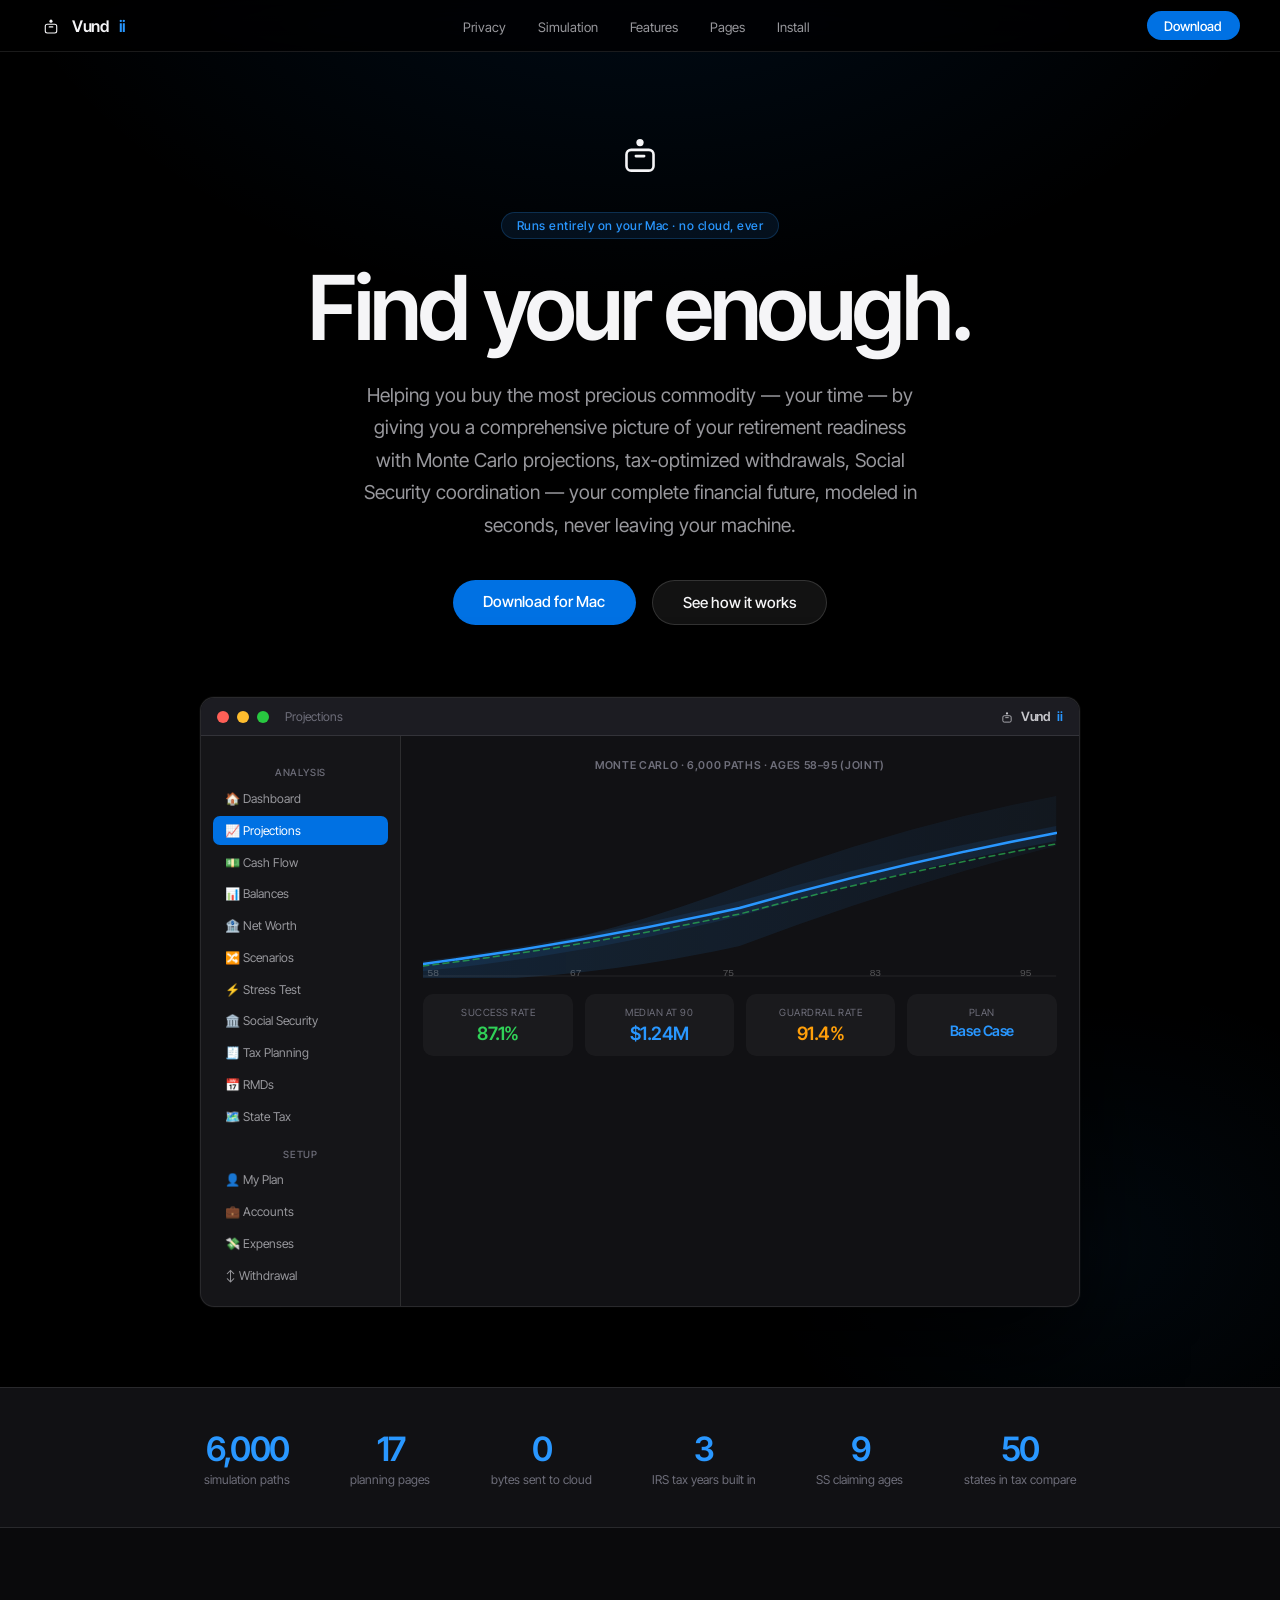
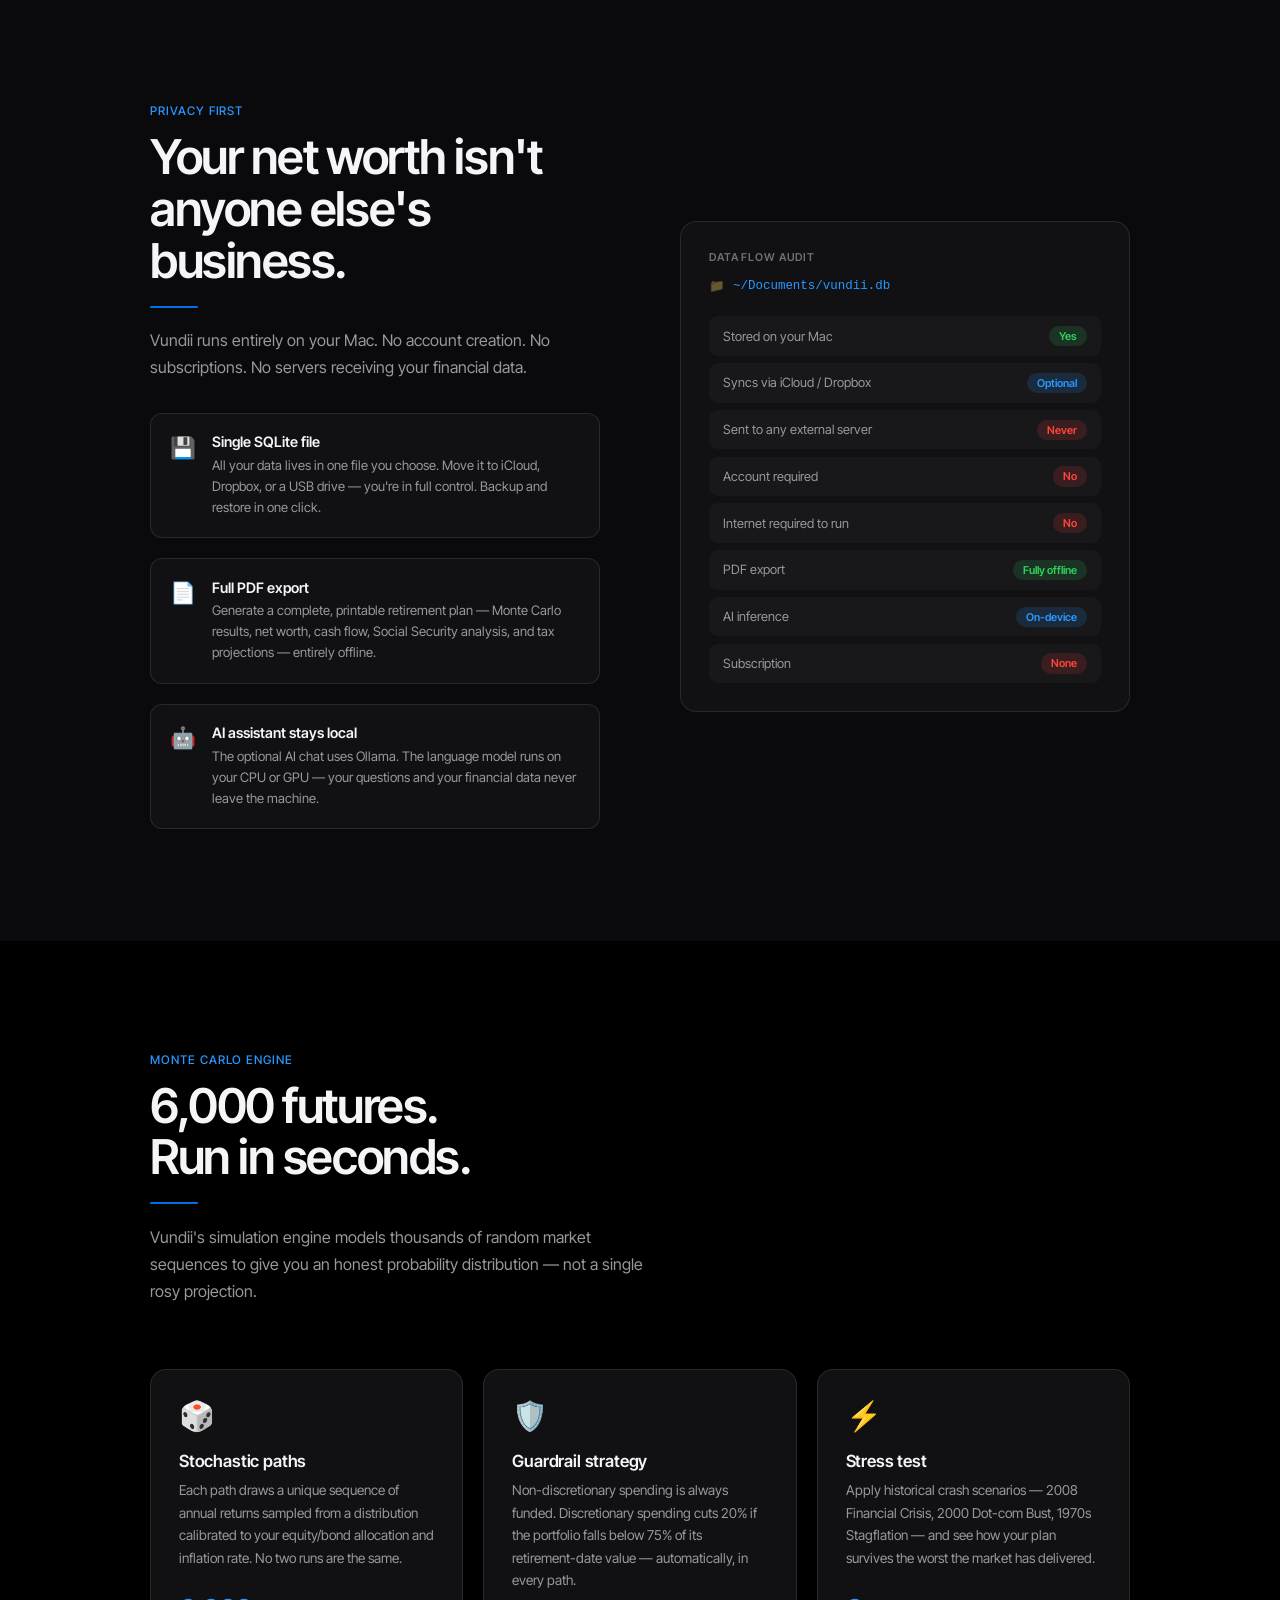
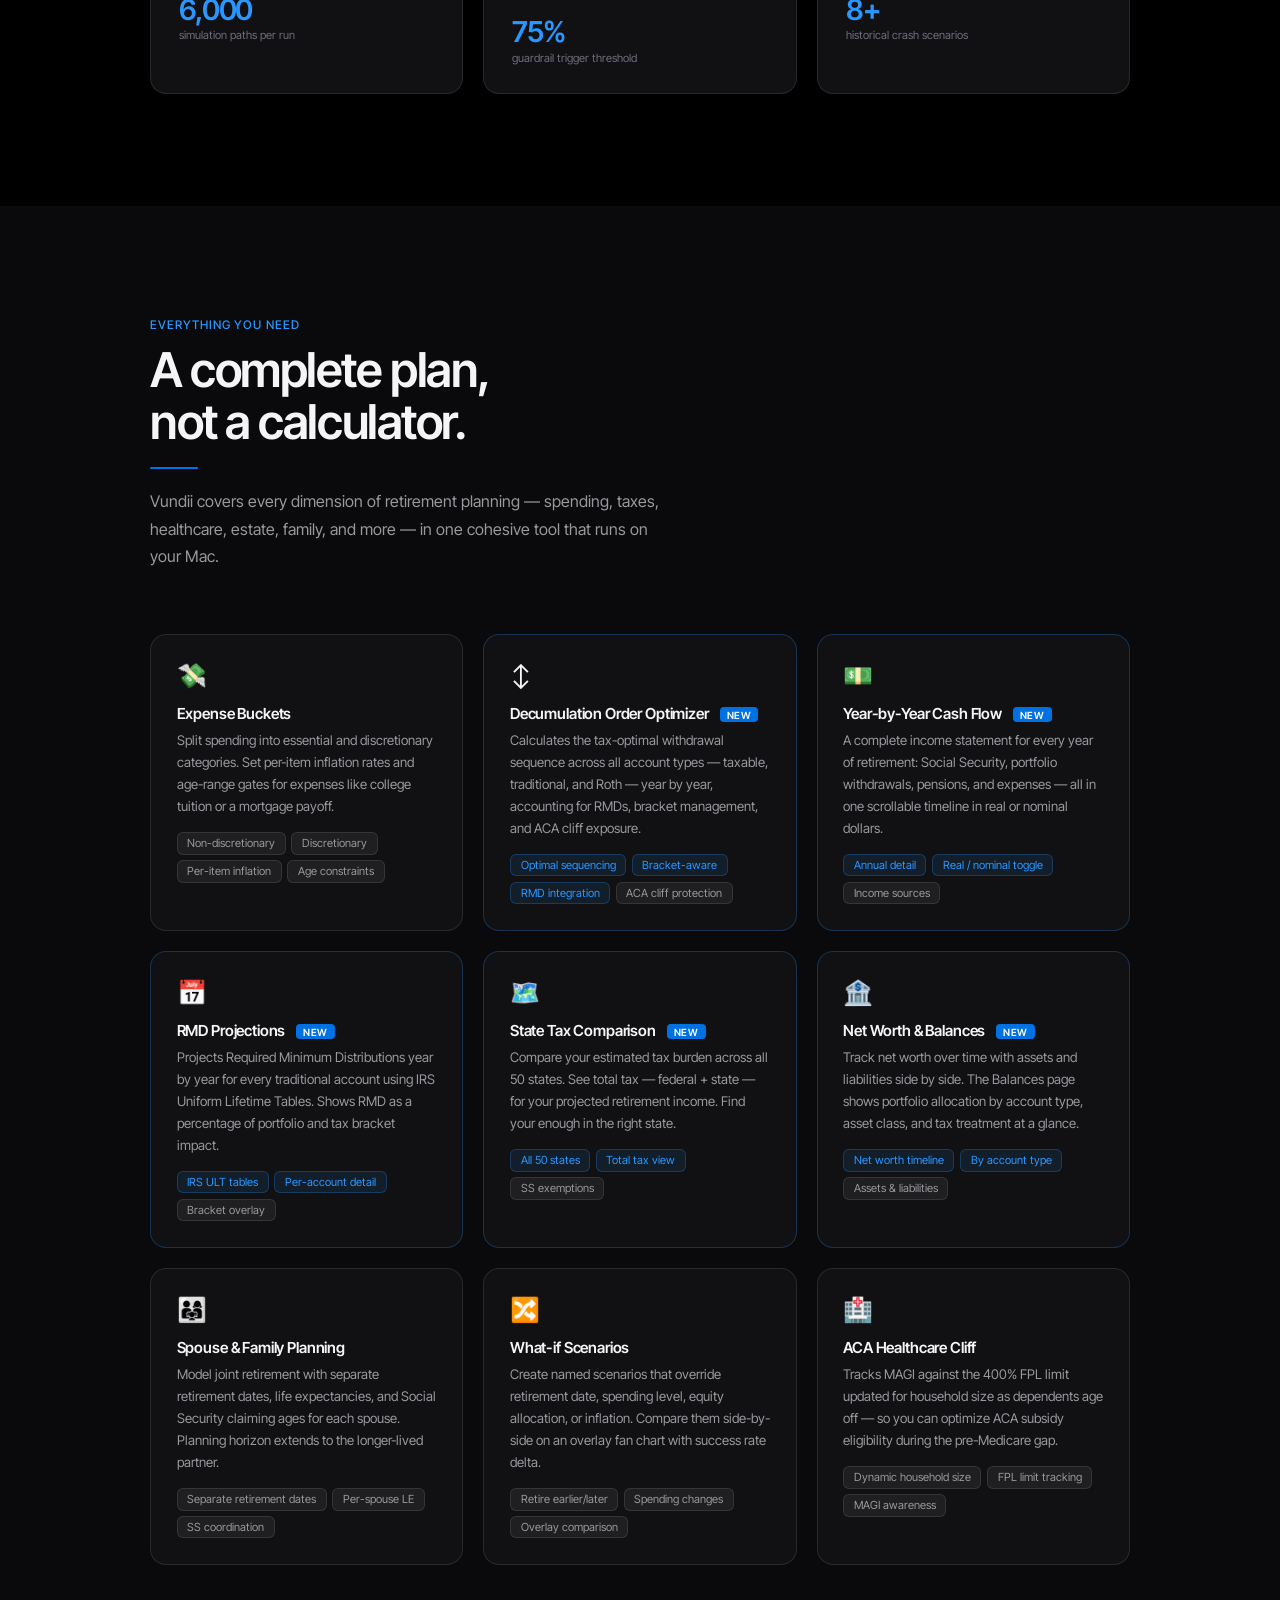
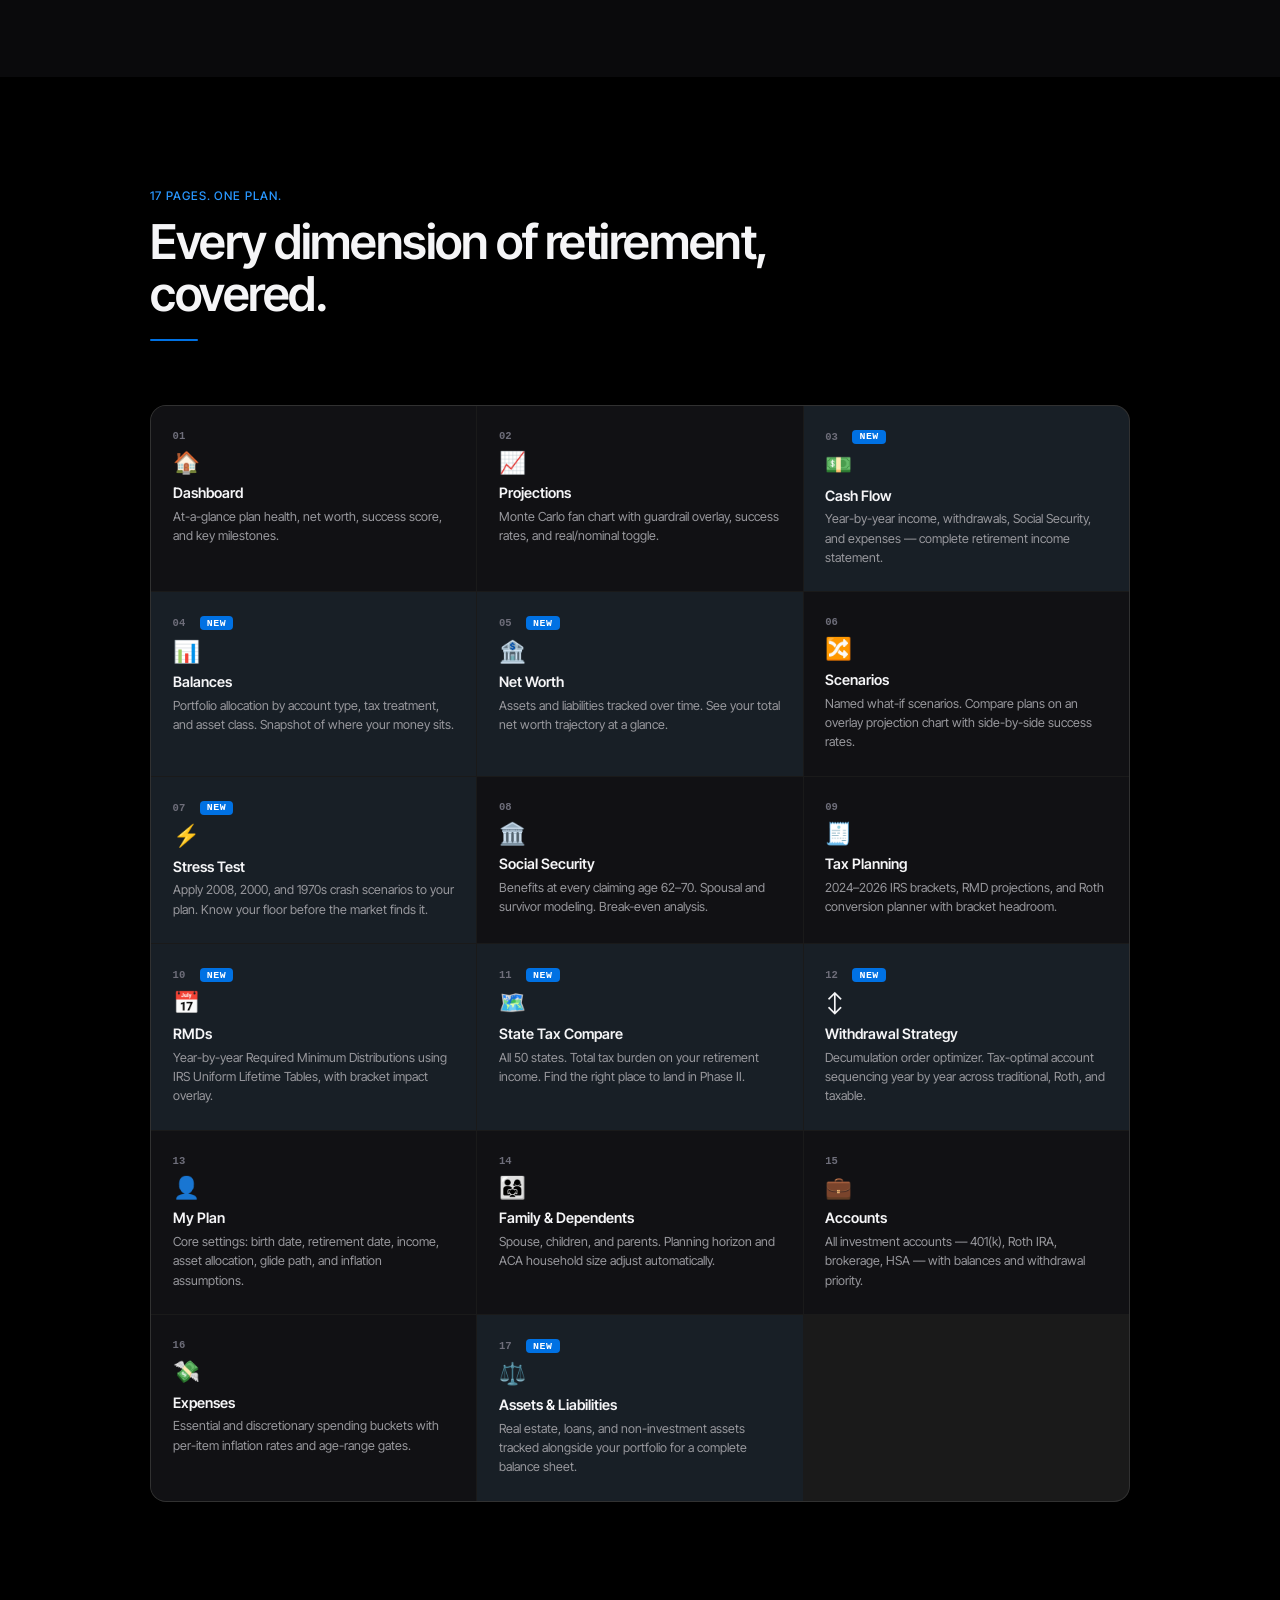
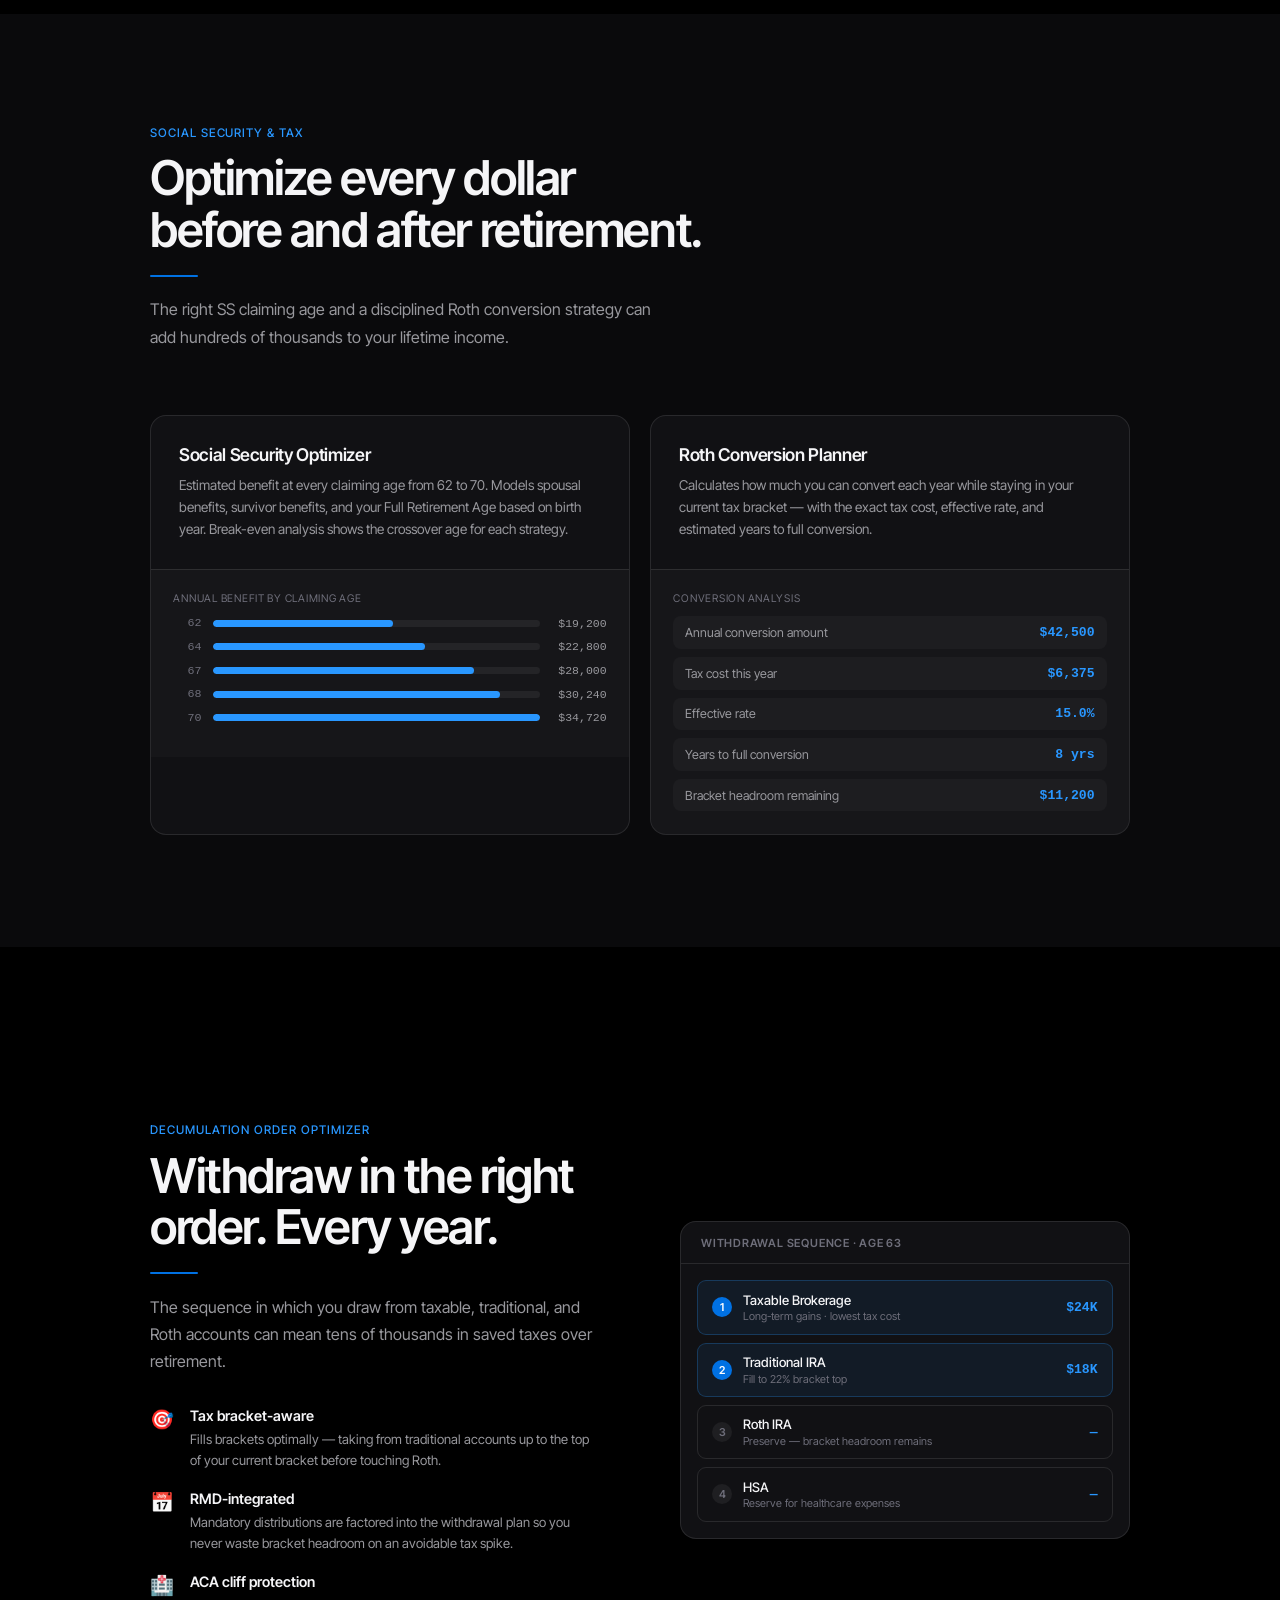
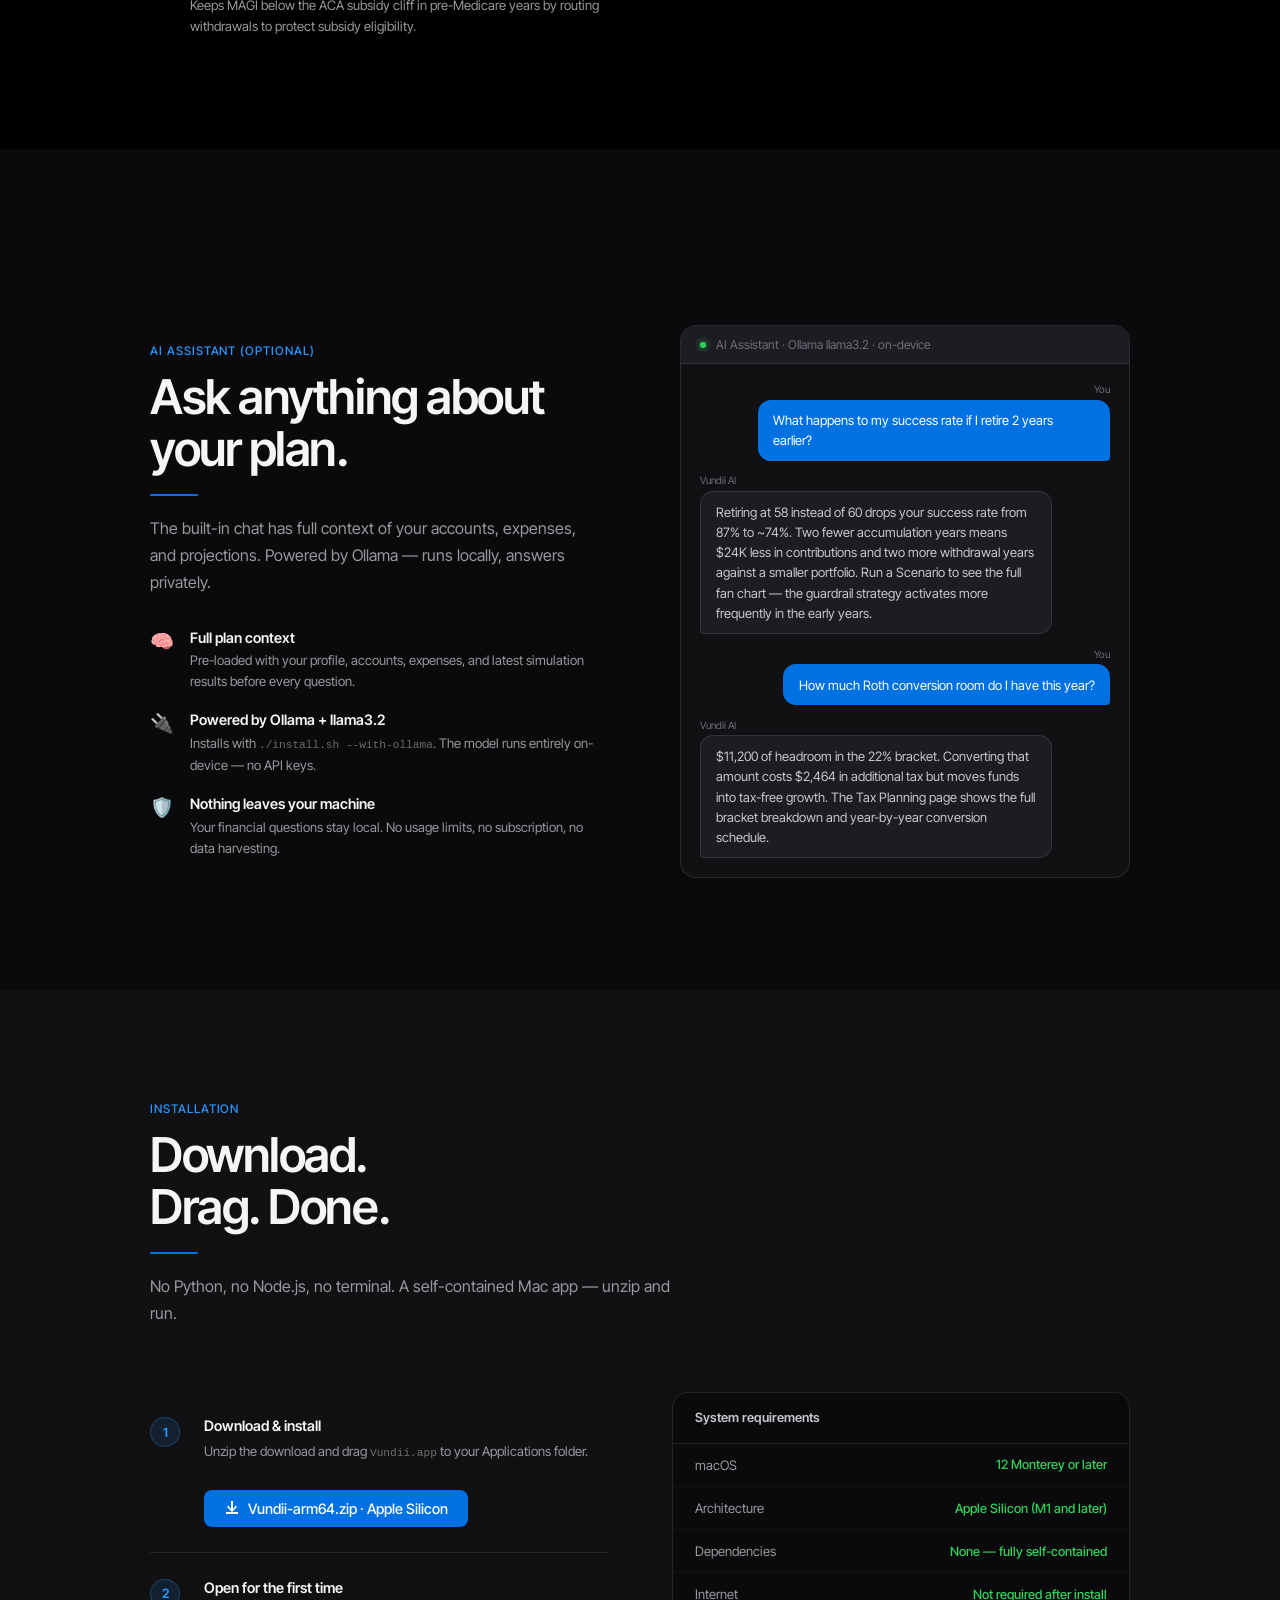
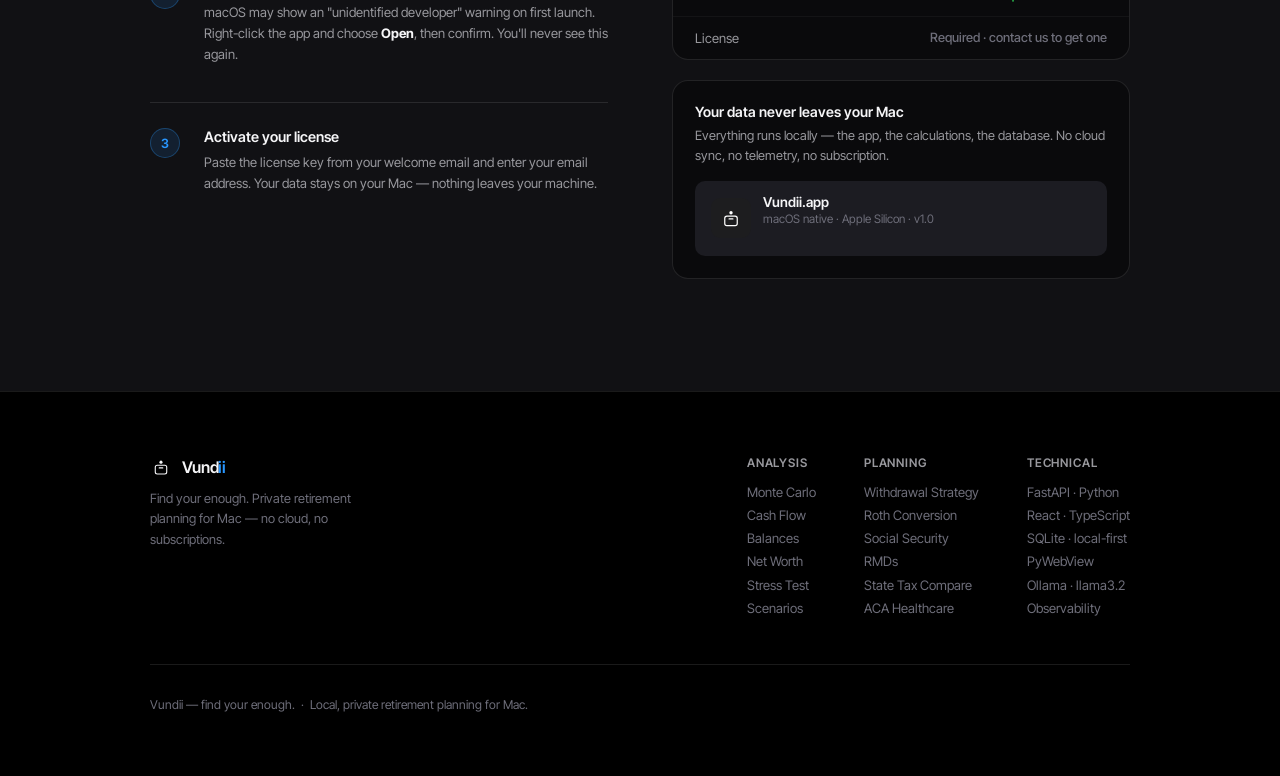
==== index.html @ 1e4d3752 "feat: initial Vundii marketing site Co-Authored-By: Claude Sonnet 4.6 <noreply@anthropic.com>" ====
<!DOCTYPE html>
<html lang="en">
<head>
  <meta charset="UTF-8" />
  <meta name="viewport" content="width=device-width, initial-scale=1.0" />
  <title>Vundii — Find your enough.</title>
  <link rel="icon" type="image/svg+xml" href="favicon.svg" />
  <link rel="preconnect" href="https://fonts.googleapis.com" />
  <link rel="preconnect" href="https://fonts.gstatic.com" crossorigin />
  <link href="https://fonts.googleapis.com/css2?family=Inter+Tight:wght@300;400;500;600;700&display=swap" rel="stylesheet" />
  <style>
    *, *::before, *::after { box-sizing: border-box; margin: 0; padding: 0; }

    :root {
      --black:   #000000;
      --dark:    #0a0a0c;
      --carbon:  #111114;
      --mid:     #1c1c22;
      --muted:   #6e6e7a;
      --white:   #ffffff;
      --fg-1:    #F5F5F7;
      --fg-2:    #C7C7CC;
      --fg-3:    #98989D;
      --blue:    #0071E3;
      --blue-lt: #2997FF;
      --blue-s:  rgba(0,113,227,0.15);
      --green:   #30D158;
      --warn:    #FF9F0A;
      --danger:  #FF453A;
      --border:  rgba(255,255,255,0.10);
      --radius:  16px;
      --font:    'Inter Tight', -apple-system, BlinkMacSystemFont, 'Helvetica Neue', sans-serif;
      --mono:    'SF Mono', 'Cascadia Code', 'Fira Code', monospace;
    }

    html { scroll-behavior: smooth; }
    body {
      font-family: var(--font);
      background: var(--black);
      color: var(--fg-1);
      -webkit-font-smoothing: antialiased;
      overflow-x: hidden;
    }

    /* ── NAV ── */
    nav {
      position: fixed; top: 0; left: 0; right: 0; z-index: 100;
      display: flex; align-items: center; justify-content: space-between;
      padding: 0 2.5rem; height: 52px;
      background: rgba(0,0,0,0.80);
      backdrop-filter: saturate(180%) blur(20px);
      -webkit-backdrop-filter: saturate(180%) blur(20px);
      border-bottom: 1px solid var(--border);
    }
    .nav-logo {
      display: flex; align-items: center; gap: 10px;
      font-size: 1rem; font-weight: 600; letter-spacing: -0.02em;
      color: var(--fg-1); text-decoration: none;
    }
    .nav-logo .ii { color: var(--blue-lt); }
    nav ul { list-style: none; display: flex; gap: 2rem; }
    nav ul a { color: var(--fg-3); font-size: 0.82rem; text-decoration: none; transition: color 0.2s; }
    nav ul a:hover { color: var(--fg-1); }
    .nav-cta {
      font-size: 0.82rem; font-weight: 500;
      padding: 0.38rem 1.1rem;
      background: var(--blue); color: #fff;
      border-radius: 9999px; text-decoration: none;
      transition: background 0.2s, transform 0.15s;
    }
    .nav-cta:hover { background: #0077ED; transform: translateY(-1px); }

    /* ── HERO ── */
    .hero {
      min-height: 100vh;
      display: flex; flex-direction: column; align-items: center; justify-content: center;
      text-align: center; padding: 8rem 2rem 5rem;
      background:
        radial-gradient(ellipse 80% 50% at 50% -10%, rgba(0,113,227,0.12) 0%, transparent 65%),
        radial-gradient(ellipse 50% 35% at 85% 90%, rgba(41,151,255,0.06) 0%, transparent 55%),
        var(--black);
      position: relative; overflow: hidden;
    }
    .hero-mark {
      display: flex; align-items: center; justify-content: center;
      margin-bottom: 2rem; color: var(--fg-1);
      animation: fadeUp 0.5s ease both;
    }
    .hero-badge {
      display: inline-flex; align-items: center; gap: 0.5rem;
      font-size: 0.76rem; font-weight: 500; letter-spacing: 0.04em;
      color: var(--blue-lt); background: rgba(41,151,255,0.10);
      border: 1px solid rgba(41,151,255,0.22); border-radius: 9999px;
      padding: 0.32rem 0.9rem; margin-bottom: 1.4rem;
      animation: fadeUp 0.5s 0.05s ease both;
    }
    .hero h1 {
      font-size: clamp(2.8rem, 7.5vw, 5.6rem);
      font-weight: 600; letter-spacing: -0.04em; line-height: 1.02;
      margin-bottom: 0.4rem;
      animation: fadeUp 0.55s 0.1s ease both;
    }
    .hero h1 .line1 { color: var(--fg-1); }
    .hero h1 .line2 { color: var(--blue-lt); }
    .hero-sub {
      font-size: clamp(1rem, 2.2vw, 1.2rem);
      color: var(--fg-3); max-width: 560px;
      line-height: 1.7; margin: 1.2rem auto 2.4rem;
      font-weight: 400;
      animation: fadeUp 0.55s 0.2s ease both;
    }
    .hero-actions {
      display: flex; gap: 1rem; flex-wrap: wrap; justify-content: center;
      animation: fadeUp 0.55s 0.28s ease both;
    }
    .btn-primary {
      padding: 0.75rem 1.9rem; font-size: 0.95rem; font-weight: 500;
      background: var(--blue); color: #fff;
      border-radius: 9999px; text-decoration: none;
      transition: background 0.2s, transform 0.15s;
    }
    .btn-primary:hover { background: #0077ED; transform: translateY(-2px); }
    .btn-ghost {
      padding: 0.75rem 1.9rem; font-size: 0.95rem; font-weight: 500;
      background: rgba(255,255,255,0.07); color: var(--fg-1);
      border: 1px solid rgba(255,255,255,0.14); border-radius: 9999px; text-decoration: none;
      transition: background 0.2s, transform 0.15s;
    }
    .btn-ghost:hover { background: rgba(255,255,255,0.12); transform: translateY(-2px); }

    /* ── HERO WINDOW ── */
    .hero-window {
      margin-top: 4.5rem; width: 100%; max-width: 880px;
      background: var(--carbon); border-radius: 14px;
      border: 1px solid var(--border);
      box-shadow: 0 40px 100px rgba(0,0,0,0.8), 0 0 0 1px rgba(255,255,255,0.04);
      overflow: hidden; position: relative; z-index: 1;
      animation: fadeUp 0.65s 0.38s ease both;
    }
    .hero-window-bar {
      background: var(--mid); padding: 0.65rem 1rem;
      display: flex; align-items: center; gap: 0.5rem;
      border-bottom: 1px solid var(--border);
    }
    .wdot { width: 12px; height: 12px; border-radius: 50%; }
    .wdot.r { background: #ff5f57; } .wdot.y { background: #ffbd2e; } .wdot.g { background: #28c840; }
    .wbar-title { font-size: 0.76rem; color: var(--muted); margin-left: 0.5rem; }
    .wbar-logo { margin-left: auto; display: flex; align-items: center; gap: 6px; color: var(--fg-2); font-size: 0.8rem; font-weight: 600; letter-spacing: -0.01em; }
    .wbar-logo .ii { color: var(--blue-lt); }

    .hero-window-body { display: grid; grid-template-columns: 200px 1fr; min-height: 360px; }
    .hw-sidebar {
      background: rgba(255,255,255,0.02); border-right: 1px solid var(--border);
      padding: 1rem 0.75rem; display: flex; flex-direction: column; gap: 0.15rem;
    }
    .hw-sidebar-label {
      font-size: 0.62rem; font-weight: 500; letter-spacing: 0.08em; text-transform: uppercase;
      color: var(--muted); padding: 0.4rem 0.75rem 0.2rem; margin-top: 0.5rem;
    }
    .hw-nav-item {
      padding: 0.45rem 0.75rem; border-radius: 7px;
      font-size: 0.76rem; color: var(--fg-3); cursor: default;
      display: flex; align-items: center; gap: 0.55rem;
    }
    .hw-nav-item.active { background: var(--blue); color: #fff; }
    .hw-content { padding: 1.4rem; }
    .hw-title { font-size: 0.68rem; font-weight: 600; letter-spacing: 0.06em; text-transform: uppercase; color: var(--muted); margin-bottom: 1rem; }
    .fan-chart { position: relative; height: 190px; margin-bottom: 1rem; }
    .fan-chart svg { width: 100%; height: 100%; }
    .hw-stats { display: flex; gap: 0.75rem; }
    .hw-stat { flex: 1; background: rgba(255,255,255,0.04); border-radius: 10px; padding: 0.7rem; }
    .hw-stat-label { font-size: 0.62rem; color: var(--muted); margin-bottom: 0.3rem; text-transform: uppercase; letter-spacing: 0.05em; }
    .hw-stat-value { font-size: 1.15rem; font-weight: 600; letter-spacing: -0.03em; }
    .hw-stat-value.green { color: var(--green); }
    .hw-stat-value.blue  { color: var(--blue-lt); }
    .hw-stat-value.warn  { color: var(--warn); }

    /* ── TRUST BAR ── */
    .trust-bar {
      background: var(--carbon); padding: 2.5rem 2rem;
      border-top: 1px solid var(--border); border-bottom: 1px solid var(--border);
    }
    .trust-inner {
      max-width: 900px; margin: 0 auto;
      display: flex; justify-content: space-around; flex-wrap: wrap; gap: 2rem;
    }
    .trust-item { text-align: center; }
    .trust-number {
      font-size: 2.1rem; font-weight: 600; letter-spacing: -0.05em;
      color: var(--fg-1);
    }
    .trust-number span { color: var(--blue-lt); }
    .trust-label { font-size: 0.76rem; color: var(--muted); margin-top: 0.2rem; }

    /* ── SECTIONS ── */
    section { padding: 7rem 2rem; }
    .section-inner { max-width: 980px; margin: 0 auto; }
    .eyebrow {
      font-size: 0.74rem; font-weight: 500; letter-spacing: 0.08em; text-transform: uppercase;
      color: var(--blue-lt); margin-bottom: 0.8rem;
    }
    .section-title {
      font-size: clamp(1.9rem, 4.5vw, 3rem); font-weight: 600;
      letter-spacing: -0.03em; line-height: 1.08; margin-bottom: 1rem;
    }
    .section-sub { font-size: 1rem; color: var(--fg-3); max-width: 520px; line-height: 1.7; font-weight: 400; }

    /* ── PRIVATE ── */
    .private { background: var(--dark); }
    .private-split {
      display: grid; grid-template-columns: 1fr 1fr; gap: 5rem; align-items: center; margin-top: 4rem;
    }
    @media (max-width: 720px) { .private-split { grid-template-columns: 1fr; gap: 3rem; } }
    .private-points { display: flex; flex-direction: column; gap: 1.25rem; margin-top: 2rem; }
    .pp {
      display: flex; gap: 1rem; align-items: flex-start;
      padding: 1.2rem; background: var(--carbon); border-radius: 12px;
      border: 1px solid var(--border);
    }
    .pp-icon { font-size: 1.3rem; flex-shrink: 0; margin-top: 0.1rem; }
    .pp h4 { font-size: 0.9rem; font-weight: 600; margin-bottom: 0.3rem; }
    .pp p  { font-size: 0.82rem; color: var(--fg-3); line-height: 1.6; }

    .privacy-visual {
      background: var(--carbon); border-radius: var(--radius);
      border: 1px solid var(--border); padding: 1.75rem;
      display: flex; flex-direction: column; gap: 0.9rem;
    }
    .pv-title { font-size: 0.68rem; font-weight: 600; letter-spacing: 0.08em; text-transform: uppercase; color: var(--muted); }
    .pv-path {
      display: flex; align-items: center; gap: 0.5rem;
      font-family: var(--mono); font-size: 0.78rem; color: rgba(255,255,255,0.35);
    }
    .pv-path .highlight { color: var(--blue-lt); }
    .pv-row {
      display: flex; align-items: center; justify-content: space-between;
      padding: 0.6rem 0.85rem; border-radius: 9px; background: rgba(255,255,255,0.03);
    }
    .pv-row-label { font-size: 0.8rem; color: var(--fg-3); }
    .pv-badge { font-size: 0.68rem; font-weight: 600; padding: 0.2rem 0.65rem; border-radius: 9999px; }
    .badge-yes  { background: rgba(48,209,88,0.15);   color: var(--green); }
    .badge-no   { background: rgba(255,69,58,0.15);   color: var(--danger); }
    .badge-enc  { background: rgba(41,151,255,0.15);  color: var(--blue-lt); }

    /* ── SIMULATION ── */
    .simulation { background: var(--black); }
    .sim-cards {
      margin-top: 4rem; display: grid; grid-template-columns: repeat(3,1fr); gap: 1.25rem;
    }
    @media (max-width: 720px) { .sim-cards { grid-template-columns: 1fr; } }
    .sim-card {
      background: var(--carbon); border-radius: var(--radius);
      padding: 1.75rem; border: 1px solid var(--border);
      transition: transform 0.25s, border-color 0.25s;
    }
    .sim-card:hover { transform: translateY(-4px); border-color: rgba(255,255,255,0.18); }
    .sim-card-icon { font-size: 1.8rem; margin-bottom: 1.1rem; }
    .sim-card h3 { font-size: 1.05rem; font-weight: 600; margin-bottom: 0.55rem; letter-spacing: -0.01em; }
    .sim-card p  { font-size: 0.85rem; color: var(--fg-3); line-height: 1.65; }
    .sim-card-num {
      margin-top: 1.4rem; font-size: 1.8rem; font-weight: 600; letter-spacing: -0.04em;
      color: var(--blue-lt);
    }
    .sim-card-numlabel { font-size: 0.7rem; color: var(--muted); margin-top: 0.1rem; }

    /* ── FEATURES ── */
    .features { background: var(--dark); }
    .feat-grid {
      margin-top: 4rem;
      display: grid; grid-template-columns: repeat(3,1fr); gap: 1.25rem;
    }
    @media (max-width: 800px) { .feat-grid { grid-template-columns: 1fr 1fr; } }
    @media (max-width: 520px) { .feat-grid { grid-template-columns: 1fr; } }
    .feat-card {
      background: var(--carbon); border-radius: var(--radius);
      padding: 1.6rem; border: 1px solid var(--border);
      transition: border-color 0.25s, transform 0.25s;
    }
    .feat-card:hover { border-color: rgba(255,255,255,0.18); transform: translateY(-3px); }
    .feat-card.new { border-color: rgba(41,151,255,0.25); }
    .feat-card.new:hover { border-color: rgba(41,151,255,0.45); }
    .feat-icon { font-size: 1.5rem; margin-bottom: 0.9rem; }
    .feat-card h4 { font-size: 0.95rem; font-weight: 600; margin-bottom: 0.45rem; letter-spacing: -0.01em; }
    .feat-card p  { font-size: 0.83rem; color: var(--fg-3); line-height: 1.65; }
    .feat-chips { margin-top: 0.9rem; display: flex; flex-wrap: wrap; gap: 0.35rem; }
    .chip {
      font-size: 0.7rem; padding: 0.2rem 0.6rem;
      background: rgba(255,255,255,0.06); border: 1px solid rgba(255,255,255,0.1);
      border-radius: 6px; color: var(--fg-3);
    }
    .chip.new { background: rgba(41,151,255,0.10); border-color: rgba(41,151,255,0.25); color: var(--blue-lt); }
    .new-badge {
      display: inline-block; font-size: 0.62rem; font-weight: 600; letter-spacing: 0.05em;
      background: var(--blue); color: #fff; border-radius: 4px; padding: 0.1rem 0.45rem;
      margin-left: 0.5rem; vertical-align: middle; text-transform: uppercase;
    }

    /* ── PAGES ── */
    .pages { background: var(--black); }
    .pages-grid {
      margin-top: 4rem;
      display: grid; grid-template-columns: repeat(3,1fr); gap: 1px;
      background: var(--border); border-radius: var(--radius);
      overflow: hidden; border: 1px solid var(--border);
    }
    @media (max-width: 640px) { .pages-grid { grid-template-columns: 1fr 1fr; } }
    @media (max-width: 400px) { .pages-grid { grid-template-columns: 1fr; } }
    .page-item {
      background: var(--carbon); padding: 1.5rem 1.35rem;
      transition: background 0.2s;
    }
    .page-item:hover { background: var(--mid); }
    .page-item.is-new { background: rgba(0,113,227,0.06); }
    .page-item.is-new:hover { background: rgba(0,113,227,0.10); }
    .page-num { font-size: 0.66rem; font-weight: 600; color: var(--muted); margin-bottom: 0.45rem; font-family: var(--mono); }
    .page-icon { font-size: 1.35rem; margin-bottom: 0.6rem; }
    .page-item h4 { font-size: 0.9rem; font-weight: 600; margin-bottom: 0.35rem; }
    .page-item p  { font-size: 0.78rem; color: var(--fg-3); line-height: 1.55; }

    /* ── SS & TAX ── */
    .ss-tax { background: var(--dark); }
    .ss-tax-grid { display: grid; grid-template-columns: 1fr 1fr; gap: 1.25rem; margin-top: 4rem; }
    @media (max-width: 640px) { .ss-tax-grid { grid-template-columns: 1fr; } }
    .ss-card {
      background: var(--carbon); border-radius: var(--radius);
      overflow: hidden; border: 1px solid var(--border);
    }
    .ss-card-top { padding: 1.75rem; }
    .ss-card h3 { font-size: 1.1rem; font-weight: 600; margin-bottom: 0.55rem; letter-spacing: -0.02em; }
    .ss-card p  { font-size: 0.85rem; color: var(--fg-3); line-height: 1.65; }
    .ss-visual {
      padding: 1.4rem; background: rgba(255,255,255,0.02);
      border-top: 1px solid var(--border);
    }
    .ss-visual-label { font-size: 0.66rem; color: var(--muted); margin-bottom: 0.7rem; text-transform: uppercase; letter-spacing: 0.07em; }
    .ss-bar-row { display: flex; align-items: center; gap: 0.75rem; margin-bottom: 0.6rem; }
    .ss-bar-label { font-size: 0.73rem; color: var(--muted); width: 28px; text-align: right; font-family: var(--mono); }
    .ss-bar-track { flex: 1; background: rgba(255,255,255,0.06); border-radius: 4px; height: 7px; overflow: hidden; }
    .ss-bar-fill  { height: 100%; border-radius: 4px; background: var(--blue-lt); }
    .ss-bar-val   { font-size: 0.72rem; color: var(--fg-3); font-family: var(--mono); width: 55px; text-align: right; }
    .roth-rows { display: flex; flex-direction: column; gap: 0.5rem; }
    .roth-row {
      display: flex; align-items: center; justify-content: space-between;
      padding: 0.55rem 0.75rem; border-radius: 8px; background: rgba(255,255,255,0.03);
    }
    .roth-row-label { font-size: 0.78rem; color: var(--fg-3); }
    .roth-row-val   { font-size: 0.82rem; font-weight: 600; color: var(--blue-lt); font-family: var(--mono); }

    /* ── WITHDRAWAL ── */
    .withdrawal { background: var(--black); }
    .wd-grid { display: grid; grid-template-columns: 1fr 1fr; gap: 5rem; align-items: center; margin-top: 4rem; }
    @media (max-width: 720px) { .wd-grid { grid-template-columns: 1fr; gap: 3rem; } }
    .wd-points { display: flex; flex-direction: column; gap: 1.2rem; }
    .wd-point { display: flex; gap: 1rem; align-items: flex-start; }
    .wd-point-icon { font-size: 1.2rem; flex-shrink: 0; }
    .wd-point h4 { font-size: 0.9rem; font-weight: 600; margin-bottom: 0.3rem; }
    .wd-point p  { font-size: 0.82rem; color: var(--fg-3); line-height: 1.6; }

    .order-visual {
      background: var(--carbon); border-radius: var(--radius);
      border: 1px solid var(--border); overflow: hidden;
    }
    .order-visual-top {
      padding: 0.85rem 1.25rem; border-bottom: 1px solid var(--border);
      font-size: 0.7rem; font-weight: 600; letter-spacing: 0.07em;
      text-transform: uppercase; color: var(--muted);
    }
    .order-rows { padding: 1rem; display: flex; flex-direction: column; gap: 0.5rem; }
    .order-row {
      display: flex; align-items: center; justify-content: space-between;
      padding: 0.65rem 0.9rem; border-radius: 9px;
      border: 1px solid var(--border);
    }
    .order-row.active { background: rgba(41,151,255,0.08); border-color: rgba(41,151,255,0.25); }
    .order-left { display: flex; align-items: center; gap: 0.65rem; }
    .order-num { width: 20px; height: 20px; border-radius: 50%; background: rgba(255,255,255,0.06); display: flex; align-items: center; justify-content: center; font-size: 0.68rem; font-weight: 600; color: var(--muted); }
    .order-row.active .order-num { background: var(--blue); color: #fff; }
    .order-name { font-size: 0.82rem; font-weight: 500; color: var(--fg-1); }
    .order-type { font-size: 0.68rem; color: var(--muted); margin-top: 0.1rem; }
    .order-pct { font-size: 0.82rem; font-weight: 600; color: var(--blue-lt); font-family: var(--mono); }

    /* ── AI CHAT ── */
    .ai-section { background: var(--dark); }
    .ai-split { display: grid; grid-template-columns: 1fr 1fr; gap: 5rem; align-items: center; margin-top: 4rem; }
    @media (max-width: 720px) { .ai-split { grid-template-columns: 1fr; gap: 3rem; } }
    .chat-window {
      background: var(--carbon); border-radius: var(--radius);
      border: 1px solid var(--border); overflow: hidden;
    }
    .chat-top {
      padding: 0.7rem 1.2rem;
      background: var(--mid); border-bottom: 1px solid var(--border);
      font-size: 0.76rem; color: var(--muted); display: flex; align-items: center; gap: 0.6rem;
    }
    .chat-indicator { width: 6px; height: 6px; border-radius: 50%; background: var(--green); box-shadow: 0 0 6px var(--green); }
    .chat-messages { padding: 1.2rem; display: flex; flex-direction: column; gap: 0.85rem; }
    .chat-msg { max-width: 86%; }
    .chat-msg.user { align-self: flex-end; }
    .chat-bubble {
      padding: 0.65rem 0.95rem; border-radius: 13px;
      font-size: 0.81rem; line-height: 1.55;
    }
    .chat-msg.user .chat-bubble {
      background: var(--blue); color: #fff;
      border-bottom-right-radius: 4px;
    }
    .chat-msg.ai .chat-bubble {
      background: var(--mid); border: 1px solid var(--border);
      color: var(--fg-2); border-bottom-left-radius: 4px;
    }
    .chat-sender { font-size: 0.63rem; color: var(--muted); margin-bottom: 0.28rem; }
    .chat-msg.user .chat-sender { text-align: right; }
    .ai-points { display: flex; flex-direction: column; gap: 1.2rem; }
    .ai-point { display: flex; gap: 1rem; align-items: flex-start; }
    .ai-point-icon { font-size: 1.2rem; flex-shrink: 0; }
    .ai-point h4 { font-size: 0.9rem; font-weight: 600; margin-bottom: 0.3rem; }
    .ai-point p  { font-size: 0.82rem; color: var(--fg-3); line-height: 1.6; }

    /* ── INSTALL ── */
    .install { background: var(--carbon); }
    .install-split { display: grid; grid-template-columns: 1fr 1fr; gap: 4rem; align-items: start; margin-top: 4rem; }
    @media (max-width: 720px) { .install-split { grid-template-columns: 1fr; } }
    .install-steps { display: flex; flex-direction: column; }
    .install-step {
      display: flex; gap: 1.5rem; padding: 1.6rem 0;
      border-bottom: 1px solid var(--border);
    }
    .install-step:last-child { border-bottom: none; }
    .step-num {
      flex-shrink: 0; width: 30px; height: 30px; border-radius: 50%;
      background: rgba(41,151,255,0.12); border: 1px solid rgba(41,151,255,0.3);
      display: flex; align-items: center; justify-content: center;
      font-size: 0.8rem; font-weight: 600; color: var(--blue-lt);
    }
    .step-body h4 { font-size: 0.9rem; font-weight: 600; margin-bottom: 0.4rem; }
    .step-body p  { font-size: 0.82rem; color: var(--fg-3); line-height: 1.6; margin-bottom: 0.7rem; }
    .code-block {
      background: var(--black); border: 1px solid var(--border);
      border-radius: 10px; padding: 0.8rem 1rem;
      font-family: var(--mono); font-size: 0.76rem; color: var(--fg-3);
      line-height: 1.85; overflow-x: auto;
    }
    .code-block .cmd  { color: var(--blue-lt); }
    .code-block .flag { color: var(--green); }
    .code-block .com  { color: var(--muted); }

    .requirements-card {
      background: var(--dark); border-radius: var(--radius);
      border: 1px solid var(--border); overflow: hidden;
    }
    .req-header {
      padding: 1.1rem 1.4rem; border-bottom: 1px solid var(--border);
      font-size: 0.8rem; font-weight: 600; color: var(--fg-2);
    }
    .req-row {
      display: flex; align-items: center; justify-content: space-between;
      padding: 0.82rem 1.4rem; border-bottom: 1px solid rgba(255,255,255,0.04);
    }
    .req-row:last-child { border-bottom: none; }
    .req-item { font-size: 0.82rem; color: var(--fg-3); }
    .req-val  { font-size: 0.8rem; font-weight: 500; }
    .req-val.ok  { color: var(--green); }
    .req-val.opt { color: var(--muted); }

    .launch-card {
      margin-top: 1.25rem; background: var(--dark); border-radius: var(--radius);
      border: 1px solid var(--border); padding: 1.4rem;
    }
    .launch-card h4 { font-size: 0.88rem; font-weight: 600; margin-bottom: 0.35rem; }
    .launch-card p  { font-size: 0.8rem; color: var(--fg-3); margin-bottom: 0.9rem; line-height: 1.6; }
    .app-icon-row {
      display: flex; align-items: center; gap: 0.75rem;
      padding: 0.8rem 1rem; background: var(--mid); border-radius: 10px;
    }
    .app-icon-box {
      width: 40px; height: 40px; border-radius: 9px;
      background: #1D1D1F; display: flex; align-items: center; justify-content: center;
      flex-shrink: 0; color: #fff;
    }
    .app-icon-row-info h5 { font-size: 0.85rem; font-weight: 600; }
    .app-icon-row-info p  { font-size: 0.73rem; color: var(--muted); }

    /* ── FOOTER ── */
    footer {
      background: var(--black); border-top: 1px solid var(--border);
      padding: 4rem 2rem;
    }
    .footer-inner { max-width: 980px; margin: 0 auto; }
    .footer-top {
      display: flex; justify-content: space-between; align-items: flex-start;
      flex-wrap: wrap; gap: 2rem; padding-bottom: 3rem;
      border-bottom: 1px solid var(--border);
    }
    .footer-brand { display: flex; align-items: center; gap: 0.6rem; margin-bottom: 0.65rem; }
    .footer-brand-name { font-size: 1rem; font-weight: 600; letter-spacing: -0.02em; }
    .footer-brand-name .ii { color: var(--blue-lt); }
    .footer-tagline { font-size: 0.8rem; color: var(--muted); max-width: 220px; line-height: 1.6; }
    .footer-links { display: flex; gap: 3rem; flex-wrap: wrap; }
    .footer-col h5 { font-size: 0.74rem; font-weight: 600; color: var(--fg-3); text-transform: uppercase; letter-spacing: 0.07em; margin-bottom: 0.85rem; }
    .footer-col ul { list-style: none; display: flex; flex-direction: column; gap: 0.45rem; }
    .footer-col ul li { font-size: 0.82rem; color: var(--muted); }
    .footer-col ul a { color: var(--muted); text-decoration: none; transition: color 0.2s; }
    .footer-col ul a:hover { color: var(--fg-1); }
    .footer-bottom { padding-top: 2rem; font-size: 0.76rem; color: var(--muted); }

    /* ── ANIMATIONS ── */
    @keyframes fadeUp {
      from { opacity: 0; transform: translateY(20px); }
      to   { opacity: 1; transform: translateY(0); }
    }

    /* ── DIVIDER ── */
    .divider { width: 48px; height: 2px; background: var(--blue); border-radius: 2px; margin: 1.2rem 0; }
  </style>
</head>
<body>

<!-- ── NAV ── -->
<nav>
  <a href="#" class="nav-logo">
    <svg width="22" height="22" viewBox="0 0 100 100" aria-hidden="true">
      <circle cx="50" cy="28" r="7" fill="currentColor"/>
      <rect x="24" y="42" width="52" height="40" rx="9" fill="none" stroke="currentColor" stroke-width="5"/>
      <line x1="42" y1="54" x2="58" y2="54" stroke="currentColor" stroke-width="5" stroke-linecap="round"/>
    </svg>
    Vund<span class="ii">ii</span>
  </a>
  <ul>
    <li><a href="#private">Privacy</a></li>
    <li><a href="#simulation">Simulation</a></li>
    <li><a href="#features">Features</a></li>
    <li><a href="#pages">Pages</a></li>
    <li><a href="#install">Install</a></li>
  </ul>
  <a href="https://github.com/shanuppaji-sketch/vundii-site/releases/download/v1.0.0/Vundii-arm64.zip" class="nav-cta">Download</a>
</nav>

<!-- ── HERO ── -->
<section class="hero">
  <div class="hero-mark">
    <svg width="52" height="52" viewBox="0 0 100 100" aria-hidden="true">
      <circle cx="50" cy="28" r="7" fill="currentColor"/>
      <rect x="24" y="42" width="52" height="40" rx="9" fill="none" stroke="currentColor" stroke-width="5"/>
      <line x1="42" y1="54" x2="58" y2="54" stroke="currentColor" stroke-width="5" stroke-linecap="round"/>
    </svg>
  </div>
  <div class="hero-badge">Runs entirely on your Mac · no cloud, ever</div>
  <h1>
    <span class="line1">Find your enough.</span>
  </h1>
  <p class="hero-sub">Helping you buy the most precious commodity — your time — by giving you a comprehensive picture of your retirement readiness with Monte Carlo projections, tax-optimized withdrawals, Social Security coordination — your complete financial future, modeled in seconds, never leaving your machine.</p>
  <div class="hero-actions">
    <a href="https://github.com/shanuppaji-sketch/vundii-site/releases/download/v1.0.0/Vundii-arm64.zip" class="btn-primary">Download for Mac</a>
    <a href="#simulation" class="btn-ghost">See how it works</a>
  </div>

  <div class="hero-window">
    <div class="hero-window-bar">
      <div class="wdot r"></div><div class="wdot y"></div><div class="wdot g"></div>
      <span class="wbar-title">Projections</span>
      <div class="wbar-logo">
        <svg width="16" height="16" viewBox="0 0 100 100" aria-hidden="true">
          <circle cx="50" cy="28" r="7" fill="currentColor"/>
          <rect x="24" y="42" width="52" height="40" rx="9" fill="none" stroke="currentColor" stroke-width="5"/>
          <line x1="42" y1="54" x2="58" y2="54" stroke="currentColor" stroke-width="5" stroke-linecap="round"/>
        </svg>
        Vund<span class="ii">ii</span>
      </div>
    </div>
    <div class="hero-window-body">
      <div class="hw-sidebar">
        <div class="hw-sidebar-label">Analysis</div>
        <div class="hw-nav-item">🏠 Dashboard</div>
        <div class="hw-nav-item active">📈 Projections</div>
        <div class="hw-nav-item">💵 Cash Flow</div>
        <div class="hw-nav-item">📊 Balances</div>
        <div class="hw-nav-item">🏦 Net Worth</div>
        <div class="hw-nav-item">🔀 Scenarios</div>
        <div class="hw-nav-item">⚡ Stress Test</div>
        <div class="hw-nav-item">🏛️ Social Security</div>
        <div class="hw-nav-item">🧾 Tax Planning</div>
        <div class="hw-nav-item">📅 RMDs</div>
        <div class="hw-nav-item">🗺️ State Tax</div>
        <div class="hw-sidebar-label">Setup</div>
        <div class="hw-nav-item">👤 My Plan</div>
        <div class="hw-nav-item">💼 Accounts</div>
        <div class="hw-nav-item">💸 Expenses</div>
        <div class="hw-nav-item">↕ Withdrawal</div>
      </div>
      <div class="hw-content">
        <div class="hw-title">Monte Carlo · 6,000 paths · Ages 58–95 (joint)</div>
        <div class="fan-chart">
          <svg viewBox="0 0 560 190" preserveAspectRatio="none">
            <defs>
              <linearGradient id="band" x1="0" y1="0" x2="1" y2="0">
                <stop offset="0%" stop-color="#2997FF" stop-opacity="0.14"/>
                <stop offset="100%" stop-color="#2997FF" stop-opacity="0.05"/>
              </linearGradient>
            </defs>
            <path d="M0,178 Q140,158 280,98 Q420,38 560,8 L560,58 Q420,98 280,158 Q140,193 0,193 Z" fill="url(#band)"/>
            <path d="M0,173 Q140,153 280,113 Q420,68 560,38 L560,53 Q420,83 280,128 Q140,168 0,183 Z" fill="rgba(41,151,255,0.10)"/>
            <path d="M0,176 Q140,155 280,120 Q420,75 560,45" fill="none" stroke="#2997FF" stroke-width="2.5" stroke-linecap="round"/>
            <path d="M0,178 Q140,159 280,126 Q420,84 560,56" fill="none" stroke="rgba(48,209,88,0.6)" stroke-width="1.5" stroke-dasharray="5,4" stroke-linecap="round"/>
            <line x1="0" y1="188" x2="560" y2="188" stroke="rgba(255,255,255,0.08)" stroke-width="1"/>
            <text x="4"   y="188" font-size="9" fill="rgba(255,255,255,0.28)" font-family="sans-serif">58</text>
            <text x="130" y="188" font-size="9" fill="rgba(255,255,255,0.28)" font-family="sans-serif">67</text>
            <text x="265" y="188" font-size="9" fill="rgba(255,255,255,0.28)" font-family="sans-serif">75</text>
            <text x="395" y="188" font-size="9" fill="rgba(255,255,255,0.28)" font-family="sans-serif">83</text>
            <text x="528" y="188" font-size="9" fill="rgba(255,255,255,0.28)" font-family="sans-serif">95</text>
          </svg>
        </div>
        <div class="hw-stats">
          <div class="hw-stat">
            <div class="hw-stat-label">Success Rate</div>
            <div class="hw-stat-value green">87.1%</div>
          </div>
          <div class="hw-stat">
            <div class="hw-stat-label">Median at 90</div>
            <div class="hw-stat-value blue">$1.24M</div>
          </div>
          <div class="hw-stat">
            <div class="hw-stat-label">Guardrail Rate</div>
            <div class="hw-stat-value warn">91.4%</div>
          </div>
          <div class="hw-stat">
            <div class="hw-stat-label">Plan</div>
            <div class="hw-stat-value blue" style="font-size:0.9rem">Base Case</div>
          </div>
        </div>
      </div>
    </div>
  </div>
</section>

<!-- ── TRUST BAR ── -->
<div class="trust-bar">
  <div class="trust-inner">
    <div class="trust-item">
      <div class="trust-number"><span>6,000</span></div>
      <div class="trust-label">simulation paths</div>
    </div>
    <div class="trust-item">
      <div class="trust-number"><span>17</span></div>
      <div class="trust-label">planning pages</div>
    </div>
    <div class="trust-item">
      <div class="trust-number"><span>0</span></div>
      <div class="trust-label">bytes sent to cloud</div>
    </div>
    <div class="trust-item">
      <div class="trust-number"><span>3</span></div>
      <div class="trust-label">IRS tax years built in</div>
    </div>
    <div class="trust-item">
      <div class="trust-number"><span>9</span></div>
      <div class="trust-label">SS claiming ages</div>
    </div>
    <div class="trust-item">
      <div class="trust-number"><span>50</span></div>
      <div class="trust-label">states in tax compare</div>
    </div>
  </div>
</div>

<!-- ── PRIVATE ── -->
<section class="private" id="private">
  <div class="section-inner">
    <div class="private-split">
      <div>
        <div class="eyebrow">Privacy first</div>
        <h2 class="section-title">Your net worth isn't<br/>anyone else's business.</h2>
        <div class="divider"></div>
        <p class="section-sub">Vundii runs entirely on your Mac. No account creation. No subscriptions. No servers receiving your financial data.</p>
        <div class="private-points">
          <div class="pp">
            <span class="pp-icon">💾</span>
            <div>
              <h4>Single SQLite file</h4>
              <p>All your data lives in one file you choose. Move it to iCloud, Dropbox, or a USB drive — you're in full control. Backup and restore in one click.</p>
            </div>
          </div>
          <div class="pp">
            <span class="pp-icon">📄</span>
            <div>
              <h4>Full PDF export</h4>
              <p>Generate a complete, printable retirement plan — Monte Carlo results, net worth, cash flow, Social Security analysis, and tax projections — entirely offline.</p>
            </div>
          </div>
          <div class="pp">
            <span class="pp-icon">🤖</span>
            <div>
              <h4>AI assistant stays local</h4>
              <p>The optional AI chat uses Ollama. The language model runs on your CPU or GPU — your questions and your financial data never leave the machine.</p>
            </div>
          </div>
        </div>
      </div>

      <div class="privacy-visual">
        <div class="pv-title">Data flow audit</div>
        <div class="pv-path">
          <span>📁</span>
          <span class="highlight">~/Documents/vundii.db</span>
        </div>
        <div style="display:flex;flex-direction:column;gap:0.45rem;margin-top:0.5rem">
          <div class="pv-row"><span class="pv-row-label">Stored on your Mac</span><span class="pv-badge badge-yes">Yes</span></div>
          <div class="pv-row"><span class="pv-row-label">Syncs via iCloud / Dropbox</span><span class="pv-badge badge-enc">Optional</span></div>
          <div class="pv-row"><span class="pv-row-label">Sent to any external server</span><span class="pv-badge badge-no">Never</span></div>
          <div class="pv-row"><span class="pv-row-label">Account required</span><span class="pv-badge badge-no">No</span></div>
          <div class="pv-row"><span class="pv-row-label">Internet required to run</span><span class="pv-badge badge-no">No</span></div>
          <div class="pv-row"><span class="pv-row-label">PDF export</span><span class="pv-badge badge-yes">Fully offline</span></div>
          <div class="pv-row"><span class="pv-row-label">AI inference</span><span class="pv-badge badge-enc">On-device</span></div>
          <div class="pv-row"><span class="pv-row-label">Subscription</span><span class="pv-badge badge-no">None</span></div>
        </div>
      </div>
    </div>
  </div>
</section>

<!-- ── SIMULATION ── -->
<section class="simulation" id="simulation">
  <div class="section-inner">
    <div class="eyebrow">Monte Carlo Engine</div>
    <h2 class="section-title">6,000 futures.<br/>Run in seconds.</h2>
    <div class="divider"></div>
    <p class="section-sub">Vundii's simulation engine models thousands of random market sequences to give you an honest probability distribution — not a single rosy projection.</p>

    <div class="sim-cards">
      <div class="sim-card">
        <div class="sim-card-icon">🎲</div>
        <h3>Stochastic paths</h3>
        <p>Each path draws a unique sequence of annual returns sampled from a distribution calibrated to your equity/bond allocation and inflation rate. No two runs are the same.</p>
        <div class="sim-card-num">6,000</div>
        <div class="sim-card-numlabel">simulation paths per run</div>
      </div>
      <div class="sim-card">
        <div class="sim-card-icon">🛡️</div>
        <h3>Guardrail strategy</h3>
        <p>Non-discretionary spending is always funded. Discretionary spending cuts 20% if the portfolio falls below 75% of its retirement-date value — automatically, in every path.</p>
        <div class="sim-card-num">75%</div>
        <div class="sim-card-numlabel">guardrail trigger threshold</div>
      </div>
      <div class="sim-card">
        <div class="sim-card-icon">⚡</div>
        <h3>Stress test</h3>
        <p>Apply historical crash scenarios — 2008 Financial Crisis, 2000 Dot-com Bust, 1970s Stagflation — and see how your plan survives the worst the market has delivered.</p>
        <div class="sim-card-num">8+</div>
        <div class="sim-card-numlabel">historical crash scenarios</div>
      </div>
    </div>
  </div>
</section>

<!-- ── FEATURES ── -->
<section class="features" id="features">
  <div class="section-inner">
    <div class="eyebrow">Everything you need</div>
    <h2 class="section-title">A complete plan,<br/>not a calculator.</h2>
    <div class="divider"></div>
    <p class="section-sub">Vundii covers every dimension of retirement planning — spending, taxes, healthcare, estate, family, and more — in one cohesive tool that runs on your Mac.</p>

    <div class="feat-grid">
      <div class="feat-card">
        <div class="feat-icon">💸</div>
        <h4>Expense Buckets</h4>
        <p>Split spending into essential and discretionary categories. Set per-item inflation rates and age-range gates for expenses like college tuition or a mortgage payoff.</p>
        <div class="feat-chips">
          <span class="chip">Non-discretionary</span>
          <span class="chip">Discretionary</span>
          <span class="chip">Per-item inflation</span>
          <span class="chip">Age constraints</span>
        </div>
      </div>

      <div class="feat-card new">
        <div class="feat-icon">↕️</div>
        <h4>Decumulation Order Optimizer <span class="new-badge">New</span></h4>
        <p>Calculates the tax-optimal withdrawal sequence across all account types — taxable, traditional, and Roth — year by year, accounting for RMDs, bracket management, and ACA cliff exposure.</p>
        <div class="feat-chips">
          <span class="chip new">Optimal sequencing</span>
          <span class="chip new">Bracket-aware</span>
          <span class="chip new">RMD integration</span>
          <span class="chip">ACA cliff protection</span>
        </div>
      </div>

      <div class="feat-card new">
        <div class="feat-icon">💵</div>
        <h4>Year-by-Year Cash Flow <span class="new-badge">New</span></h4>
        <p>A complete income statement for every year of retirement: Social Security, portfolio withdrawals, pensions, and expenses — all in one scrollable timeline in real or nominal dollars.</p>
        <div class="feat-chips">
          <span class="chip new">Annual detail</span>
          <span class="chip new">Real / nominal toggle</span>
          <span class="chip">Income sources</span>
        </div>
      </div>

      <div class="feat-card new">
        <div class="feat-icon">📅</div>
        <h4>RMD Projections <span class="new-badge">New</span></h4>
        <p>Projects Required Minimum Distributions year by year for every traditional account using IRS Uniform Lifetime Tables. Shows RMD as a percentage of portfolio and tax bracket impact.</p>
        <div class="feat-chips">
          <span class="chip new">IRS ULT tables</span>
          <span class="chip new">Per-account detail</span>
          <span class="chip">Bracket overlay</span>
        </div>
      </div>

      <div class="feat-card new">
        <div class="feat-icon">🗺️</div>
        <h4>State Tax Comparison <span class="new-badge">New</span></h4>
        <p>Compare your estimated tax burden across all 50 states. See total tax — federal + state — for your projected retirement income. Find your enough in the right state.</p>
        <div class="feat-chips">
          <span class="chip new">All 50 states</span>
          <span class="chip new">Total tax view</span>
          <span class="chip">SS exemptions</span>
        </div>
      </div>

      <div class="feat-card new">
        <div class="feat-icon">🏦</div>
        <h4>Net Worth & Balances <span class="new-badge">New</span></h4>
        <p>Track net worth over time with assets and liabilities side by side. The Balances page shows portfolio allocation by account type, asset class, and tax treatment at a glance.</p>
        <div class="feat-chips">
          <span class="chip new">Net worth timeline</span>
          <span class="chip new">By account type</span>
          <span class="chip">Assets & liabilities</span>
        </div>
      </div>

      <div class="feat-card">
        <div class="feat-icon">👨‍👩‍👧</div>
        <h4>Spouse & Family Planning</h4>
        <p>Model joint retirement with separate retirement dates, life expectancies, and Social Security claiming ages for each spouse. Planning horizon extends to the longer-lived partner.</p>
        <div class="feat-chips">
          <span class="chip">Separate retirement dates</span>
          <span class="chip">Per-spouse LE</span>
          <span class="chip">SS coordination</span>
        </div>
      </div>

      <div class="feat-card">
        <div class="feat-icon">🔀</div>
        <h4>What-if Scenarios</h4>
        <p>Create named scenarios that override retirement date, spending level, equity allocation, or inflation. Compare them side-by-side on an overlay fan chart with success rate delta.</p>
        <div class="feat-chips">
          <span class="chip">Retire earlier/later</span>
          <span class="chip">Spending changes</span>
          <span class="chip">Overlay comparison</span>
        </div>
      </div>

      <div class="feat-card">
        <div class="feat-icon">🏥</div>
        <h4>ACA Healthcare Cliff</h4>
        <p>Tracks MAGI against the 400% FPL limit updated for household size as dependents age off — so you can optimize ACA subsidy eligibility during the pre-Medicare gap.</p>
        <div class="feat-chips">
          <span class="chip">Dynamic household size</span>
          <span class="chip">FPL limit tracking</span>
          <span class="chip">MAGI awareness</span>
        </div>
      </div>
    </div>
  </div>
</section>

<!-- ── PAGES ── -->
<section class="pages" id="pages">
  <div class="section-inner">
    <div class="eyebrow">17 pages. One plan.</div>
    <h2 class="section-title">Every dimension of retirement,<br/>covered.</h2>
    <div class="divider"></div>

    <div class="pages-grid">
      <div class="page-item">
        <div class="page-num">01</div>
        <div class="page-icon">🏠</div>
        <h4>Dashboard</h4>
        <p>At-a-glance plan health, net worth, success score, and key milestones.</p>
      </div>
      <div class="page-item">
        <div class="page-num">02</div>
        <div class="page-icon">📈</div>
        <h4>Projections</h4>
        <p>Monte Carlo fan chart with guardrail overlay, success rates, and real/nominal toggle.</p>
      </div>
      <div class="page-item is-new">
        <div class="page-num">03 <span class="new-badge">New</span></div>
        <div class="page-icon">💵</div>
        <h4>Cash Flow</h4>
        <p>Year-by-year income, withdrawals, Social Security, and expenses — complete retirement income statement.</p>
      </div>
      <div class="page-item is-new">
        <div class="page-num">04 <span class="new-badge">New</span></div>
        <div class="page-icon">📊</div>
        <h4>Balances</h4>
        <p>Portfolio allocation by account type, tax treatment, and asset class. Snapshot of where your money sits.</p>
      </div>
      <div class="page-item is-new">
        <div class="page-num">05 <span class="new-badge">New</span></div>
        <div class="page-icon">🏦</div>
        <h4>Net Worth</h4>
        <p>Assets and liabilities tracked over time. See your total net worth trajectory at a glance.</p>
      </div>
      <div class="page-item">
        <div class="page-num">06</div>
        <div class="page-icon">🔀</div>
        <h4>Scenarios</h4>
        <p>Named what-if scenarios. Compare plans on an overlay projection chart with side-by-side success rates.</p>
      </div>
      <div class="page-item is-new">
        <div class="page-num">07 <span class="new-badge">New</span></div>
        <div class="page-icon">⚡</div>
        <h4>Stress Test</h4>
        <p>Apply 2008, 2000, and 1970s crash scenarios to your plan. Know your floor before the market finds it.</p>
      </div>
      <div class="page-item">
        <div class="page-num">08</div>
        <div class="page-icon">🏛️</div>
        <h4>Social Security</h4>
        <p>Benefits at every claiming age 62–70. Spousal and survivor modeling. Break-even analysis.</p>
      </div>
      <div class="page-item">
        <div class="page-num">09</div>
        <div class="page-icon">🧾</div>
        <h4>Tax Planning</h4>
        <p>2024–2026 IRS brackets, RMD projections, and Roth conversion planner with bracket headroom.</p>
      </div>
      <div class="page-item is-new">
        <div class="page-num">10 <span class="new-badge">New</span></div>
        <div class="page-icon">📅</div>
        <h4>RMDs</h4>
        <p>Year-by-year Required Minimum Distributions using IRS Uniform Lifetime Tables, with bracket impact overlay.</p>
      </div>
      <div class="page-item is-new">
        <div class="page-num">11 <span class="new-badge">New</span></div>
        <div class="page-icon">🗺️</div>
        <h4>State Tax Compare</h4>
        <p>All 50 states. Total tax burden on your retirement income. Find the right place to land in Phase II.</p>
      </div>
      <div class="page-item is-new">
        <div class="page-num">12 <span class="new-badge">New</span></div>
        <div class="page-icon">↕️</div>
        <h4>Withdrawal Strategy</h4>
        <p>Decumulation order optimizer. Tax-optimal account sequencing year by year across traditional, Roth, and taxable.</p>
      </div>
      <div class="page-item">
        <div class="page-num">13</div>
        <div class="page-icon">👤</div>
        <h4>My Plan</h4>
        <p>Core settings: birth date, retirement date, income, asset allocation, glide path, and inflation assumptions.</p>
      </div>
      <div class="page-item">
        <div class="page-num">14</div>
        <div class="page-icon">👨‍👩‍👧</div>
        <h4>Family & Dependents</h4>
        <p>Spouse, children, and parents. Planning horizon and ACA household size adjust automatically.</p>
      </div>
      <div class="page-item">
        <div class="page-num">15</div>
        <div class="page-icon">💼</div>
        <h4>Accounts</h4>
        <p>All investment accounts — 401(k), Roth IRA, brokerage, HSA — with balances and withdrawal priority.</p>
      </div>
      <div class="page-item">
        <div class="page-num">16</div>
        <div class="page-icon">💸</div>
        <h4>Expenses</h4>
        <p>Essential and discretionary spending buckets with per-item inflation rates and age-range gates.</p>
      </div>
      <div class="page-item is-new">
        <div class="page-num">17 <span class="new-badge">New</span></div>
        <div class="page-icon">⚖️</div>
        <h4>Assets & Liabilities</h4>
        <p>Real estate, loans, and non-investment assets tracked alongside your portfolio for a complete balance sheet.</p>
      </div>
    </div>
  </div>
</section>

<!-- ── SS & TAX ── -->
<section class="ss-tax" id="sstax">
  <div class="section-inner">
    <div class="eyebrow">Social Security & Tax</div>
    <h2 class="section-title">Optimize every dollar<br/>before and after retirement.</h2>
    <div class="divider"></div>
    <p class="section-sub">The right SS claiming age and a disciplined Roth conversion strategy can add hundreds of thousands to your lifetime income.</p>

    <div class="ss-tax-grid">
      <div class="ss-card">
        <div class="ss-card-top">
          <h3>Social Security Optimizer</h3>
          <p>Estimated benefit at every claiming age from 62 to 70. Models spousal benefits, survivor benefits, and your Full Retirement Age based on birth year. Break-even analysis shows the crossover age for each strategy.</p>
        </div>
        <div class="ss-visual">
          <div class="ss-visual-label">Annual benefit by claiming age</div>
          <div class="ss-bar-row"><span class="ss-bar-label">62</span><div class="ss-bar-track"><div class="ss-bar-fill" style="width:55%"></div></div><span class="ss-bar-val">$19,200</span></div>
          <div class="ss-bar-row"><span class="ss-bar-label">64</span><div class="ss-bar-track"><div class="ss-bar-fill" style="width:65%"></div></div><span class="ss-bar-val">$22,800</span></div>
          <div class="ss-bar-row"><span class="ss-bar-label">67</span><div class="ss-bar-track"><div class="ss-bar-fill" style="width:80%"></div></div><span class="ss-bar-val">$28,000</span></div>
          <div class="ss-bar-row"><span class="ss-bar-label">68</span><div class="ss-bar-track"><div class="ss-bar-fill" style="width:88%"></div></div><span class="ss-bar-val">$30,240</span></div>
          <div class="ss-bar-row"><span class="ss-bar-label">70</span><div class="ss-bar-track"><div class="ss-bar-fill" style="width:100%"></div></div><span class="ss-bar-val">$34,720</span></div>
        </div>
      </div>

      <div class="ss-card">
        <div class="ss-card-top">
          <h3>Roth Conversion Planner</h3>
          <p>Calculates how much you can convert each year while staying in your current tax bracket — with the exact tax cost, effective rate, and estimated years to full conversion.</p>
        </div>
        <div class="ss-visual">
          <div class="ss-visual-label">Conversion analysis</div>
          <div class="roth-rows">
            <div class="roth-row"><span class="roth-row-label">Annual conversion amount</span><span class="roth-row-val">$42,500</span></div>
            <div class="roth-row"><span class="roth-row-label">Tax cost this year</span><span class="roth-row-val">$6,375</span></div>
            <div class="roth-row"><span class="roth-row-label">Effective rate</span><span class="roth-row-val">15.0%</span></div>
            <div class="roth-row"><span class="roth-row-label">Years to full conversion</span><span class="roth-row-val">8 yrs</span></div>
            <div class="roth-row"><span class="roth-row-label">Bracket headroom remaining</span><span class="roth-row-val">$11,200</span></div>
          </div>
        </div>
      </div>
    </div>
  </div>
</section>

<!-- ── WITHDRAWAL STRATEGY ── -->
<section class="withdrawal">
  <div class="section-inner">
    <div class="wd-grid">
      <div>
        <div class="eyebrow">Decumulation Order Optimizer</div>
        <h2 class="section-title">Withdraw in the right<br/>order. Every year.</h2>
        <div class="divider"></div>
        <p class="section-sub" style="margin-bottom:2rem">The sequence in which you draw from taxable, traditional, and Roth accounts can mean tens of thousands in saved taxes over retirement.</p>
        <div class="wd-points">
          <div class="wd-point">
            <span class="wd-point-icon">🎯</span>
            <div>
              <h4>Tax bracket-aware</h4>
              <p>Fills brackets optimally — taking from traditional accounts up to the top of your current bracket before touching Roth.</p>
            </div>
          </div>
          <div class="wd-point">
            <span class="wd-point-icon">📅</span>
            <div>
              <h4>RMD-integrated</h4>
              <p>Mandatory distributions are factored into the withdrawal plan so you never waste bracket headroom on an avoidable tax spike.</p>
            </div>
          </div>
          <div class="wd-point">
            <span class="wd-point-icon">🏥</span>
            <div>
              <h4>ACA cliff protection</h4>
              <p>Keeps MAGI below the ACA subsidy cliff in pre-Medicare years by routing withdrawals to protect subsidy eligibility.</p>
            </div>
          </div>
        </div>
      </div>

      <div class="order-visual">
        <div class="order-visual-top">Withdrawal sequence · Age 63</div>
        <div class="order-rows">
          <div class="order-row active">
            <div class="order-left">
              <div class="order-num">1</div>
              <div>
                <div class="order-name">Taxable Brokerage</div>
                <div class="order-type">Long-term gains · lowest tax cost</div>
              </div>
            </div>
            <div class="order-pct">$24K</div>
          </div>
          <div class="order-row active">
            <div class="order-left">
              <div class="order-num">2</div>
              <div>
                <div class="order-name">Traditional IRA</div>
                <div class="order-type">Fill to 22% bracket top</div>
              </div>
            </div>
            <div class="order-pct">$18K</div>
          </div>
          <div class="order-row">
            <div class="order-left">
              <div class="order-num">3</div>
              <div>
                <div class="order-name">Roth IRA</div>
                <div class="order-type">Preserve — bracket headroom remains</div>
              </div>
            </div>
            <div class="order-pct">—</div>
          </div>
          <div class="order-row">
            <div class="order-left">
              <div class="order-num">4</div>
              <div>
                <div class="order-name">HSA</div>
                <div class="order-type">Reserve for healthcare expenses</div>
              </div>
            </div>
            <div class="order-pct">—</div>
          </div>
        </div>
      </div>
    </div>
  </div>
</section>

<!-- ── AI CHAT ── -->
<section class="ai-section">
  <div class="section-inner">
    <div class="ai-split">
      <div>
        <div class="eyebrow">AI Assistant (optional)</div>
        <h2 class="section-title">Ask anything about<br/>your plan.</h2>
        <div class="divider"></div>
        <p class="section-sub" style="margin-bottom:2rem">The built-in chat has full context of your accounts, expenses, and projections. Powered by Ollama — runs locally, answers privately.</p>
        <div class="ai-points">
          <div class="ai-point">
            <span class="ai-point-icon">🧠</span>
            <div>
              <h4>Full plan context</h4>
              <p>Pre-loaded with your profile, accounts, expenses, and latest simulation results before every question.</p>
            </div>
          </div>
          <div class="ai-point">
            <span class="ai-point-icon">🔌</span>
            <div>
              <h4>Powered by Ollama + llama3.2</h4>
              <p>Installs with <code style="font-size:0.85em;color:rgba(255,255,255,0.4)">./install.sh --with-ollama</code>. The model runs entirely on-device — no API keys.</p>
            </div>
          </div>
          <div class="ai-point">
            <span class="ai-point-icon">🛡️</span>
            <div>
              <h4>Nothing leaves your machine</h4>
              <p>Your financial questions stay local. No usage limits, no subscription, no data harvesting.</p>
            </div>
          </div>
        </div>
      </div>

      <div class="chat-window">
        <div class="chat-top">
          <div class="chat-indicator"></div>
          AI Assistant · Ollama llama3.2 · on-device
        </div>
        <div class="chat-messages">
          <div class="chat-msg user">
            <div class="chat-sender">You</div>
            <div class="chat-bubble">What happens to my success rate if I retire 2 years earlier?</div>
          </div>
          <div class="chat-msg ai">
            <div class="chat-sender">Vundii AI</div>
            <div class="chat-bubble">Retiring at 58 instead of 60 drops your success rate from 87% to ~74%. Two fewer accumulation years means $24K less in contributions and two more withdrawal years against a smaller portfolio. Run a Scenario to see the full fan chart — the guardrail strategy activates more frequently in the early years.</div>
          </div>
          <div class="chat-msg user">
            <div class="chat-sender">You</div>
            <div class="chat-bubble">How much Roth conversion room do I have this year?</div>
          </div>
          <div class="chat-msg ai">
            <div class="chat-sender">Vundii AI</div>
            <div class="chat-bubble">$11,200 of headroom in the 22% bracket. Converting that amount costs $2,464 in additional tax but moves funds into tax-free growth. The Tax Planning page shows the full bracket breakdown and year-by-year conversion schedule.</div>
          </div>
        </div>
      </div>
    </div>
  </div>
</section>

<!-- ── INSTALL ── -->
<section class="install" id="install">
  <div class="section-inner">
    <div class="eyebrow">Installation</div>
    <h2 class="section-title">Download.<br/>Drag. Done.</h2>
    <div class="divider"></div>
    <p class="section-sub">No Python, no Node.js, no terminal. A self-contained Mac app — unzip and run.</p>

    <div class="install-split">
      <div class="install-steps">
        <div class="install-step">
          <div class="step-num">1</div>
          <div class="step-body">
            <h4>Download &amp; install</h4>
            <p>Unzip the download and drag <code style="font-size:0.85em;color:rgba(255,255,255,0.4)">Vundii.app</code> to your Applications folder.</p>
            <a href="https://github.com/shanuppaji-sketch/vundii-site/releases/download/v1.0.0/Vundii-arm64.zip"
               style="display:inline-flex;align-items:center;gap:8px;margin-top:1rem;padding:10px 20px;background:var(--blue);color:#fff;border-radius:8px;font-size:0.9rem;font-weight:500;text-decoration:none;">
              <svg width="16" height="16" viewBox="0 0 16 16" fill="currentColor"><path d="M8 12l-5-5 1.4-1.4L7 9.2V1h2v8.2l2.6-3.6L13 7l-5 5zM2 14h12v-2H2v2z"/></svg>
              Vundii-arm64.zip · Apple Silicon
            </a>
          </div>
        </div>
        <div class="install-step">
          <div class="step-num">2</div>
          <div class="step-body">
            <h4>Open for the first time</h4>
            <p>macOS may show an "unidentified developer" warning on first launch. Right-click the app and choose <strong style="color:var(--fg-1)">Open</strong>, then confirm. You'll never see this again.</p>
          </div>
        </div>
        <div class="install-step">
          <div class="step-num">3</div>
          <div class="step-body">
            <h4>Activate your license</h4>
            <p>Paste the license key from your welcome email and enter your email address. Your data stays on your Mac — nothing leaves your machine.</p>
          </div>
        </div>
      </div>

      <div>
        <div class="requirements-card">
          <div class="req-header">System requirements</div>
          <div class="req-row"><span class="req-item">macOS</span><span class="req-val ok">12 Monterey or later</span></div>
          <div class="req-row"><span class="req-item">Architecture</span><span class="req-val ok">Apple Silicon (M1 and later)</span></div>
          <div class="req-row"><span class="req-item">Dependencies</span><span class="req-val ok">None — fully self-contained</span></div>
          <div class="req-row"><span class="req-item">Internet</span><span class="req-val ok">Not required after install</span></div>
          <div class="req-row"><span class="req-item">License</span><span class="req-val opt">Required · contact us to get one</span></div>
        </div>

        <div class="launch-card">
          <h4>Your data never leaves your Mac</h4>
          <p>Everything runs locally — the app, the calculations, the database. No cloud sync, no telemetry, no subscription.</p>
          <div class="app-icon-row">
            <div class="app-icon-box">
              <svg width="24" height="24" viewBox="0 0 100 100" aria-hidden="true">
                <circle cx="50" cy="28" r="7" fill="white"/>
                <rect x="24" y="42" width="52" height="40" rx="9" fill="none" stroke="white" stroke-width="5"/>
                <line x1="42" y1="54" x2="58" y2="54" stroke="white" stroke-width="5" stroke-linecap="round"/>
              </svg>
            </div>
            <div class="app-icon-row-info">
              <h5>Vundii.app</h5>
              <p>macOS native · Apple Silicon · v1.0</p>
            </div>
          </div>
        </div>
      </div>
    </div>
  </div>
</section>

<!-- ── FOOTER ── -->
<footer>
  <div class="footer-inner">
    <div class="footer-top">
      <div>
        <div class="footer-brand">
          <svg width="22" height="22" viewBox="0 0 100 100" aria-hidden="true" style="color:#F5F5F7">
            <circle cx="50" cy="28" r="7" fill="currentColor"/>
            <rect x="24" y="42" width="52" height="40" rx="9" fill="none" stroke="currentColor" stroke-width="5"/>
            <line x1="42" y1="54" x2="58" y2="54" stroke="currentColor" stroke-width="5" stroke-linecap="round"/>
          </svg>
          <span class="footer-brand-name">Vund<span class="ii">ii</span></span>
        </div>
        <p class="footer-tagline">Find your enough. Private retirement planning for Mac — no cloud, no subscriptions.</p>
      </div>
      <div class="footer-links">
        <div class="footer-col">
          <h5>Analysis</h5>
          <ul>
            <li>Monte Carlo</li>
            <li>Cash Flow</li>
            <li>Balances</li>
            <li>Net Worth</li>
            <li>Stress Test</li>
            <li>Scenarios</li>
          </ul>
        </div>
        <div class="footer-col">
          <h5>Planning</h5>
          <ul>
            <li>Withdrawal Strategy</li>
            <li>Roth Conversion</li>
            <li>Social Security</li>
            <li>RMDs</li>
            <li>State Tax Compare</li>
            <li>ACA Healthcare</li>
          </ul>
        </div>
        <div class="footer-col">
          <h5>Technical</h5>
          <ul>
            <li>FastAPI · Python</li>
            <li>React · TypeScript</li>
            <li>SQLite · local-first</li>
            <li>PyWebView</li>
            <li>Ollama · llama3.2</li>
            <li><a href="telemetry/index.html">Observability</a></li>
          </ul>
        </div>
      </div>
    </div>
    <div class="footer-bottom">
      Vundii — find your enough. &nbsp;·&nbsp; Local, private retirement planning for Mac.
    </div>
  </div>
</footer>

</body>
</html>
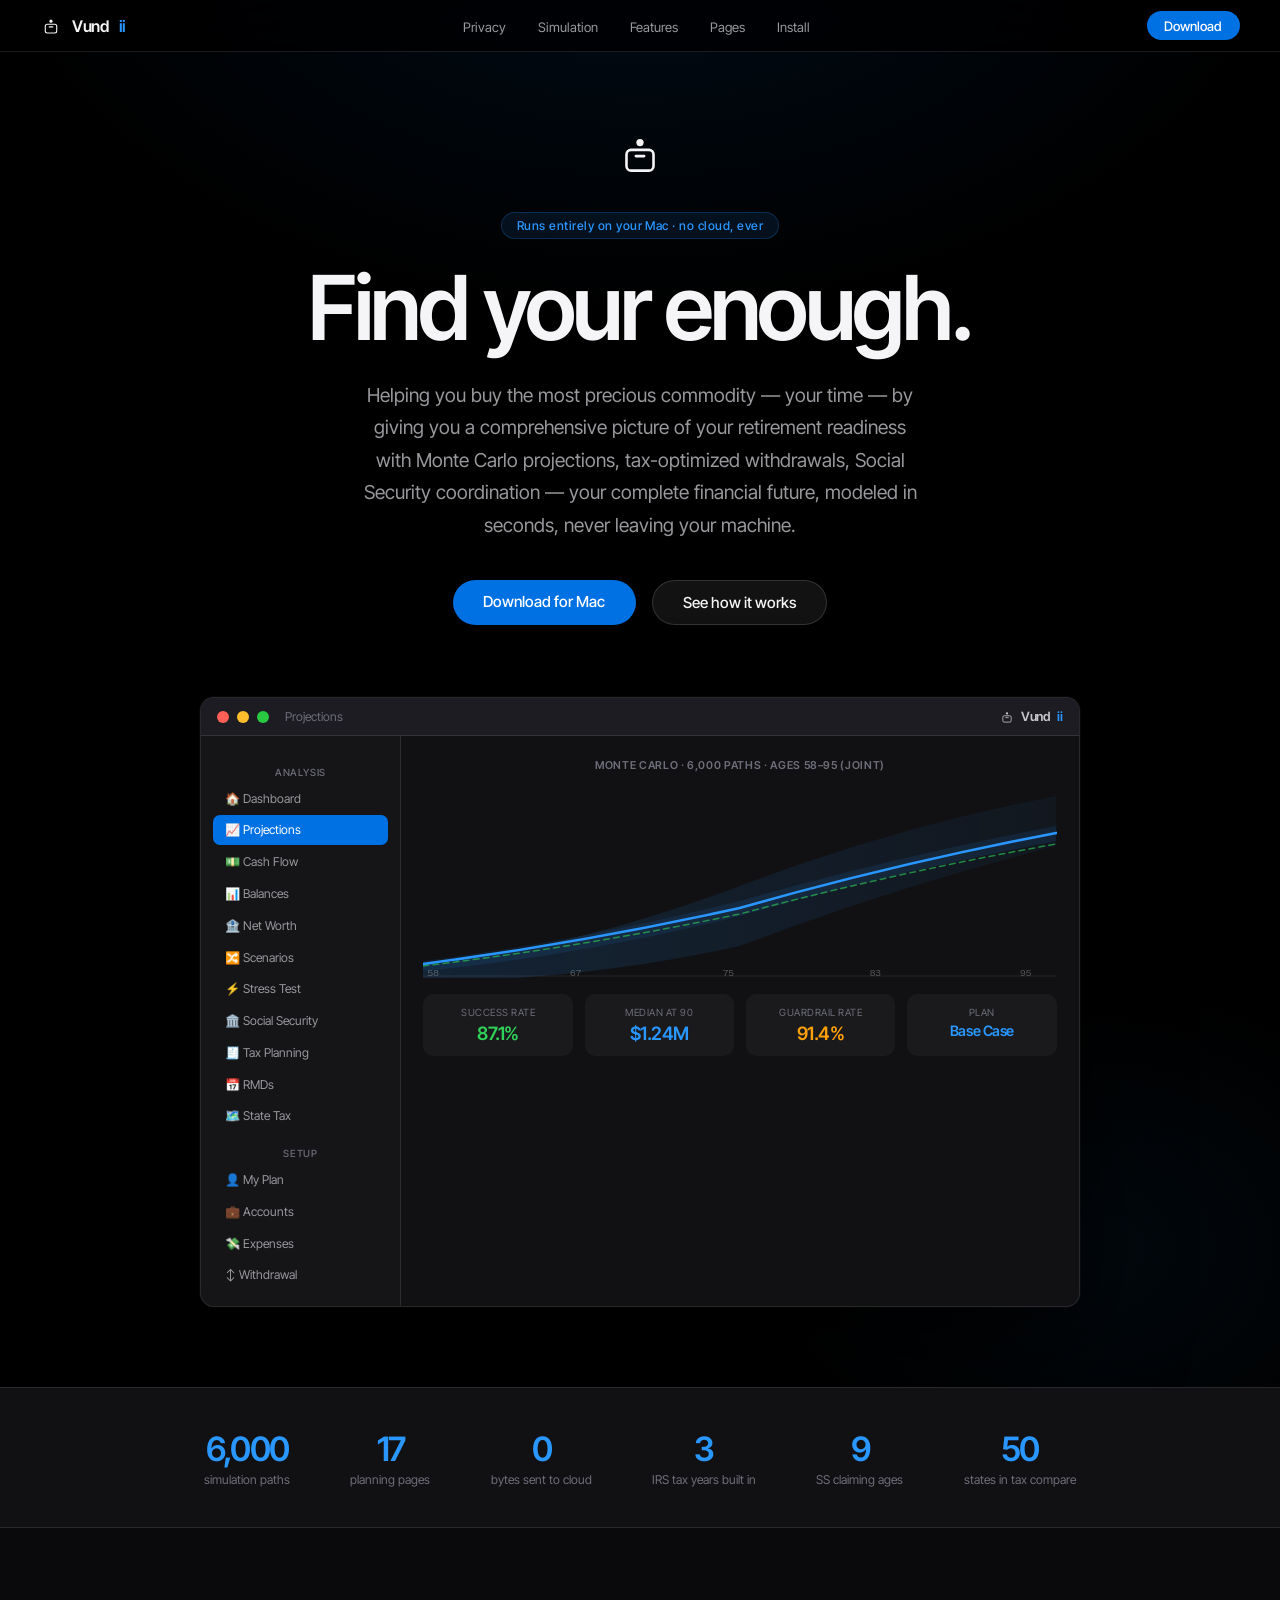
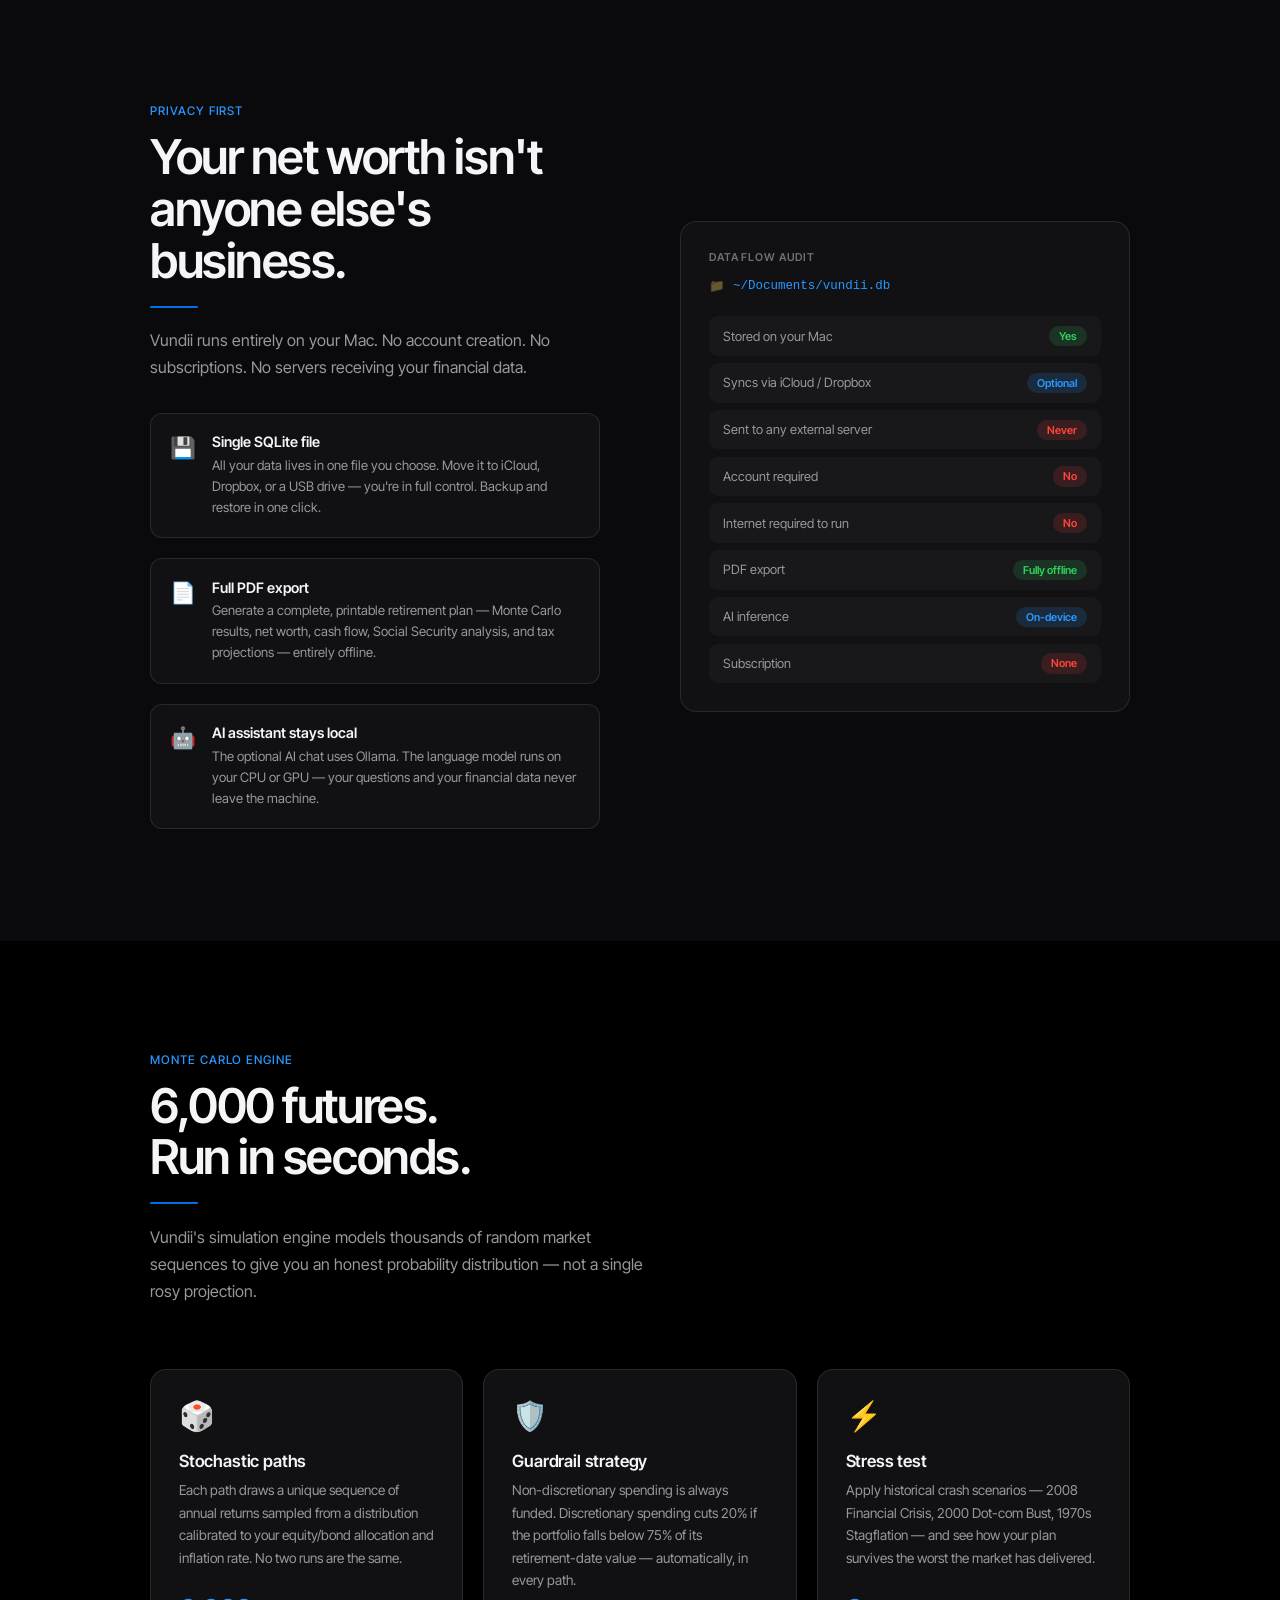
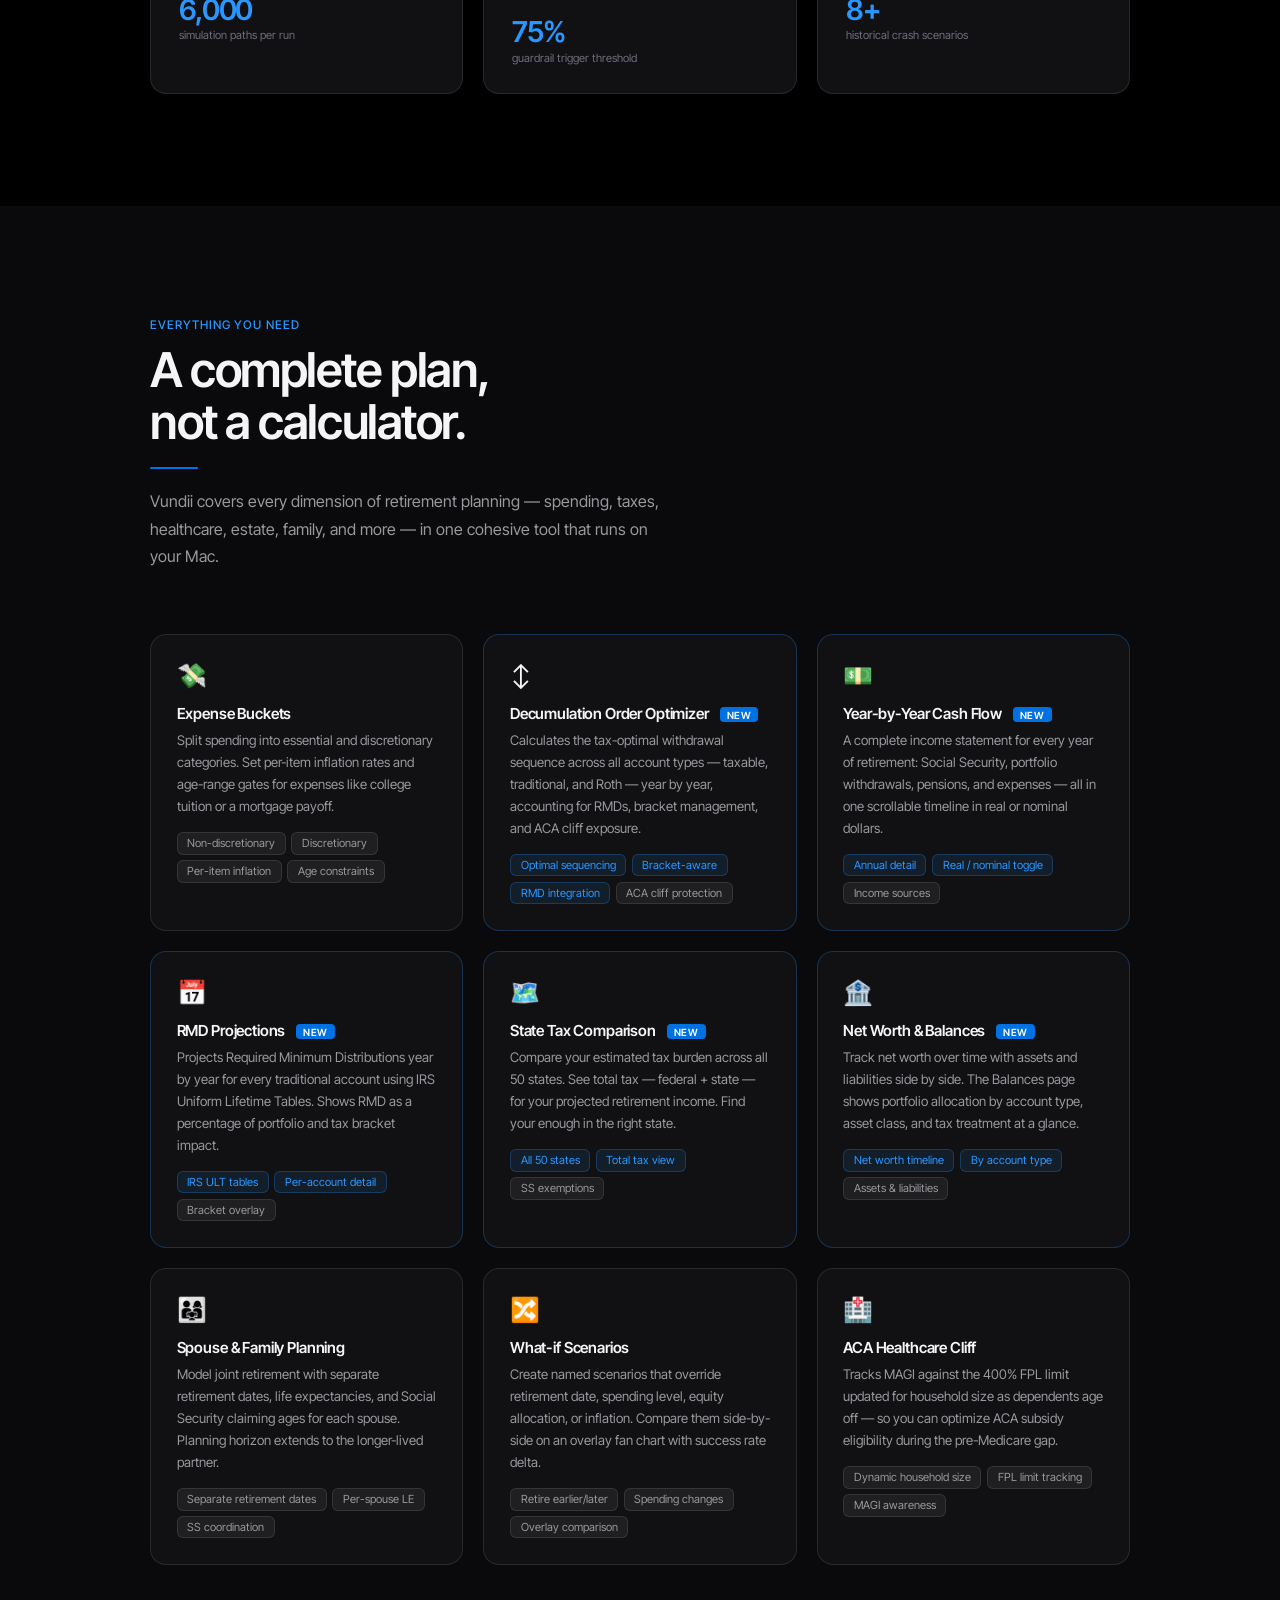
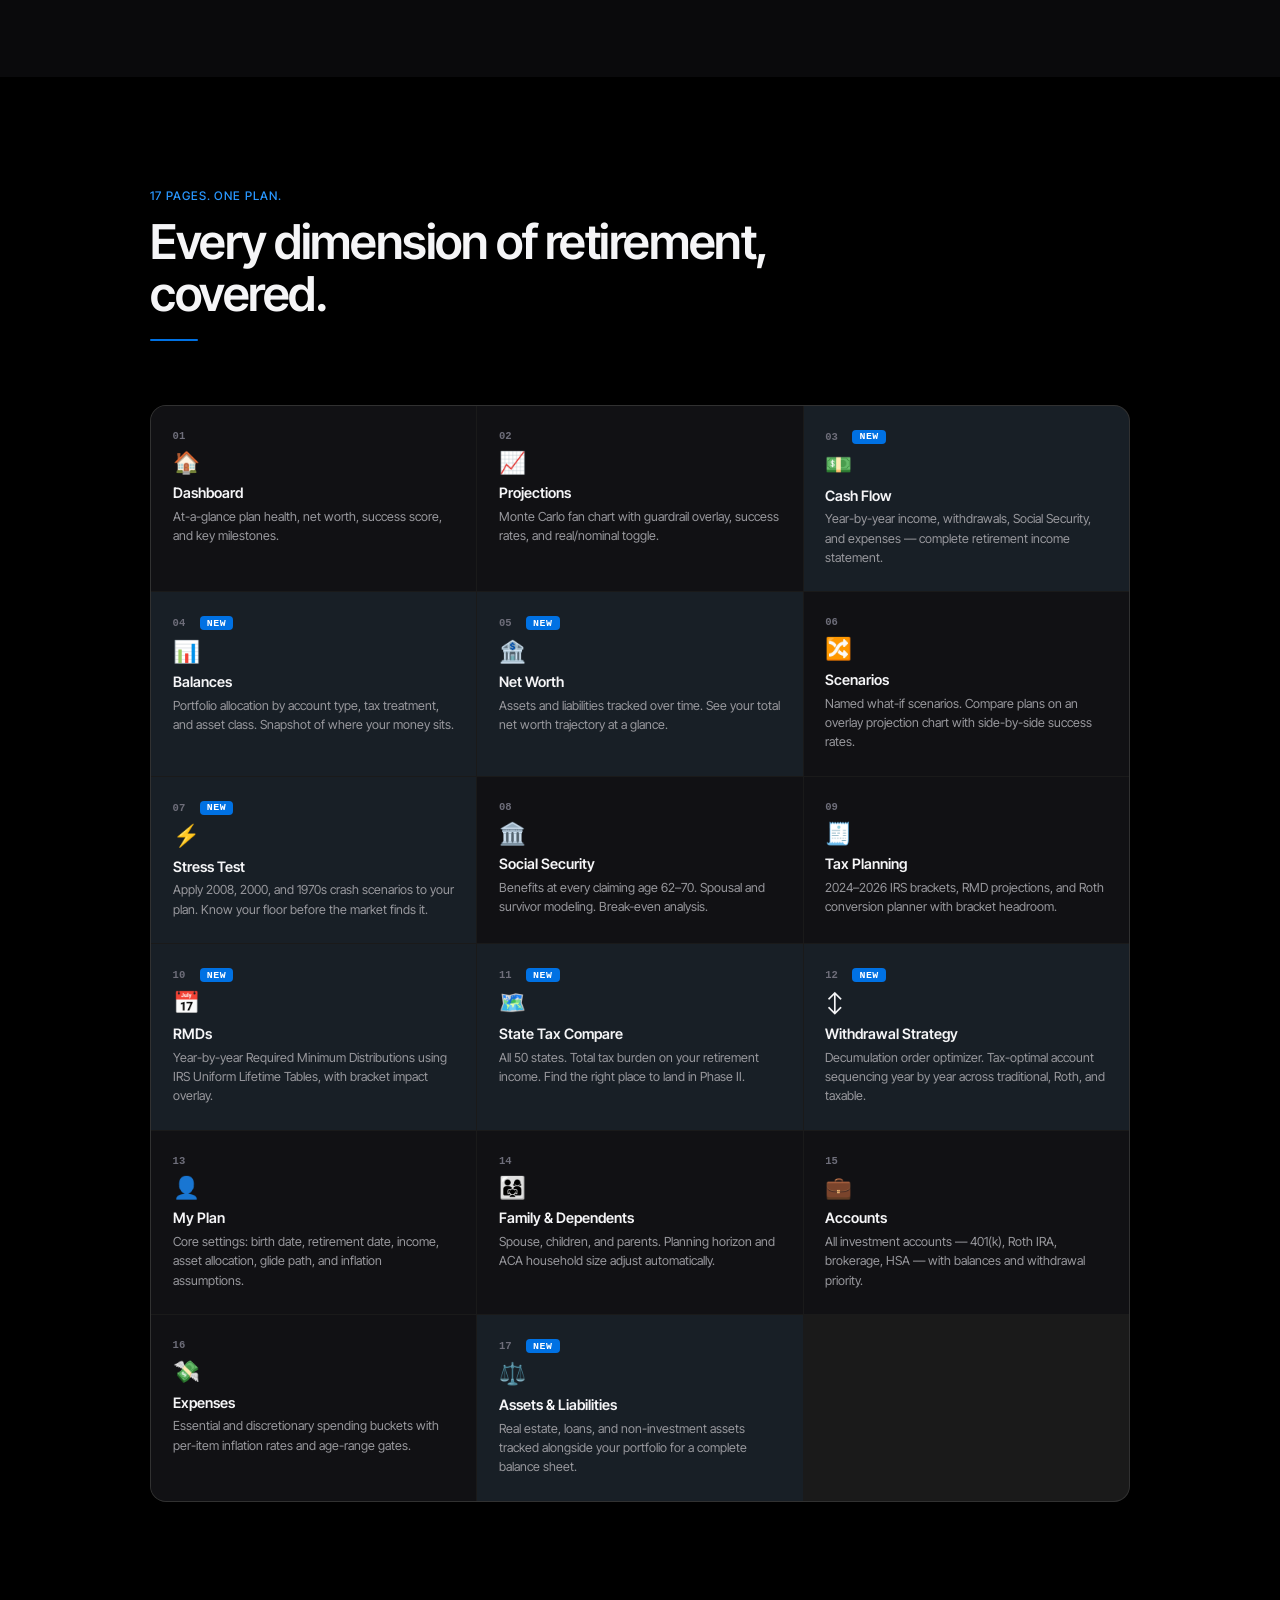
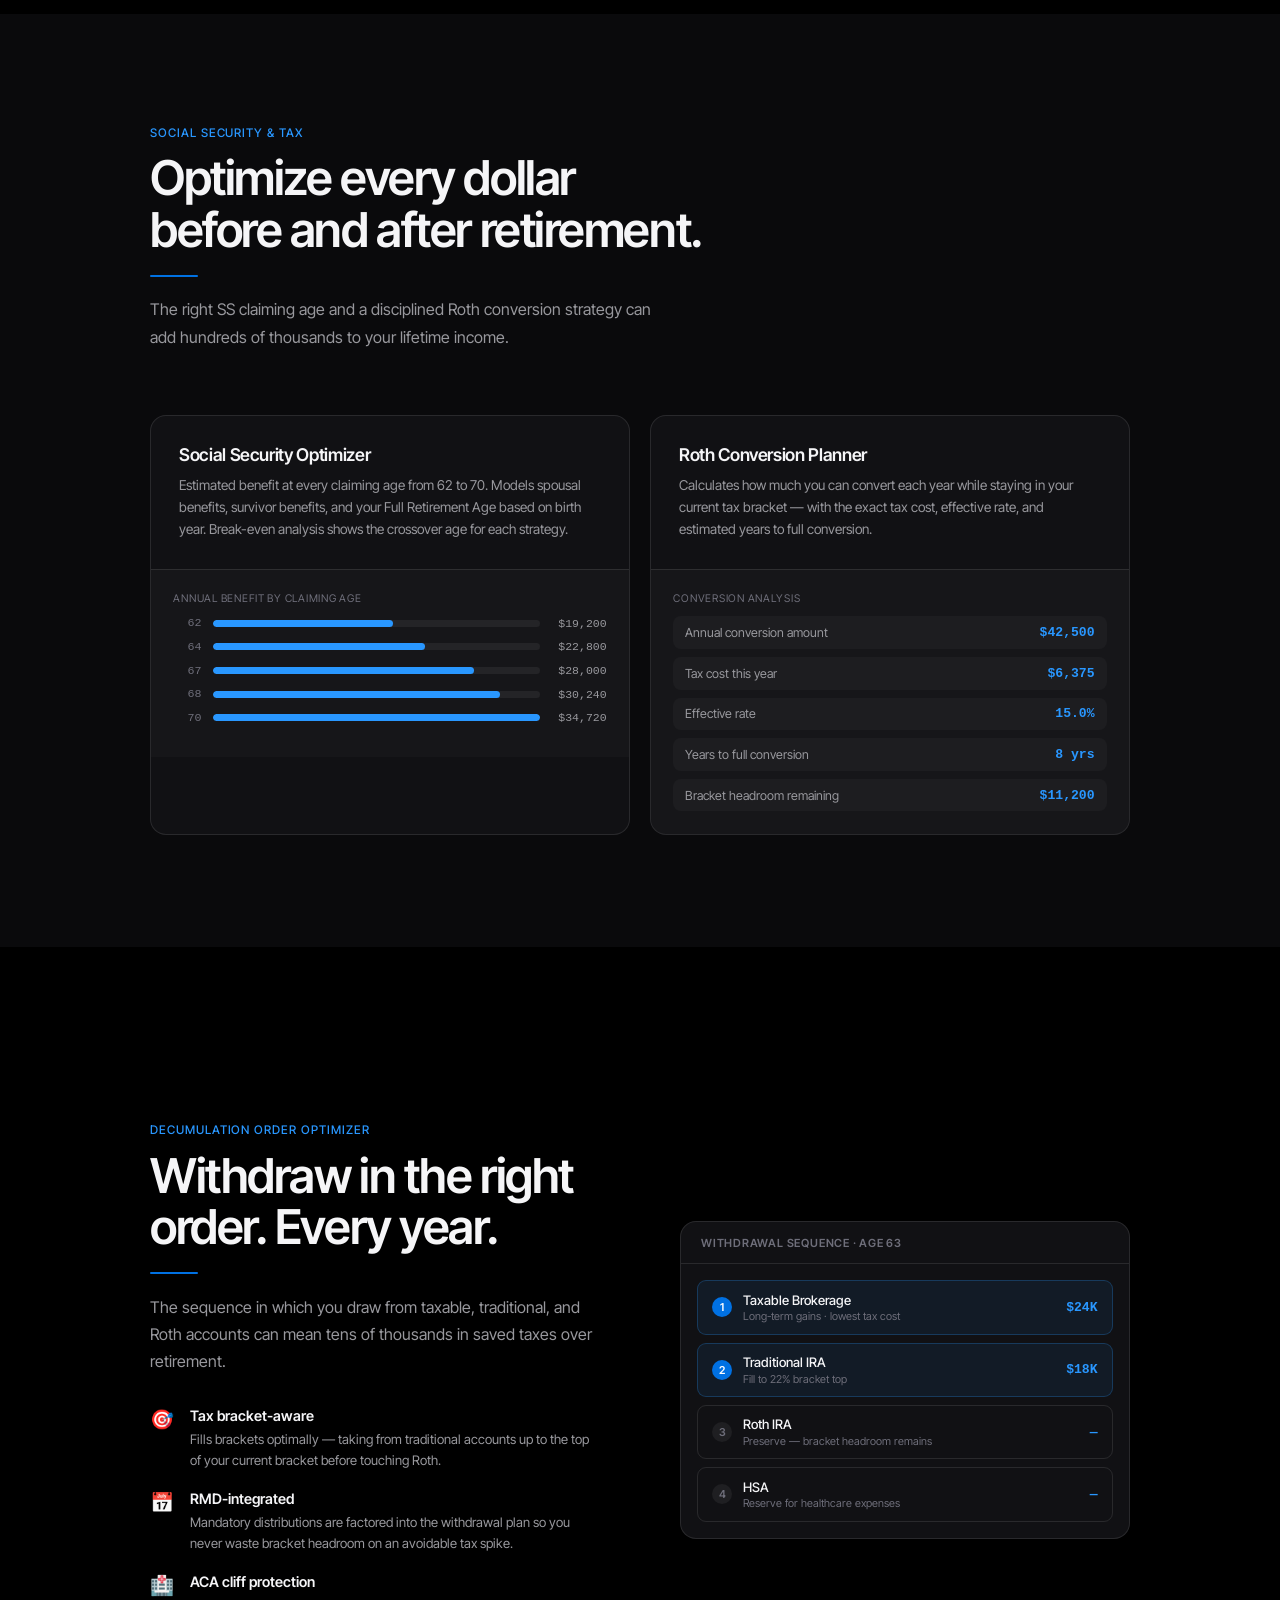
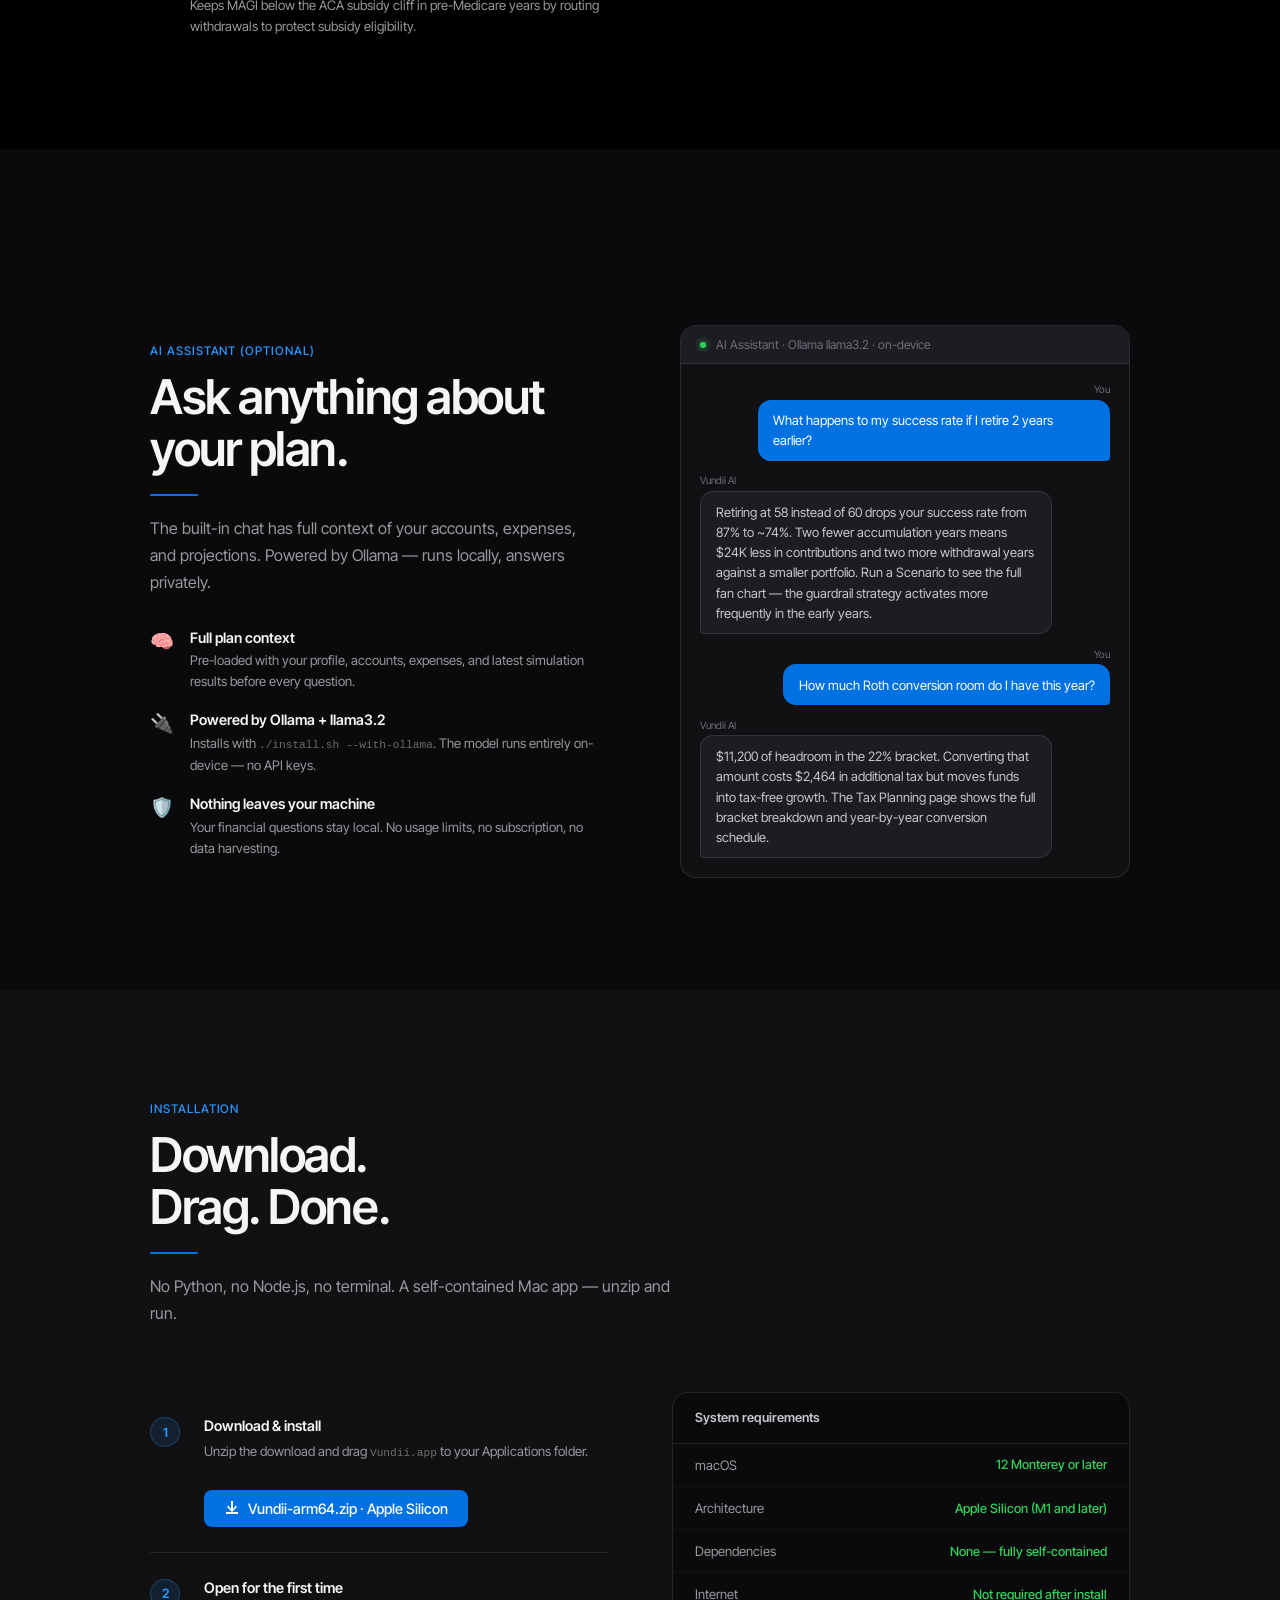
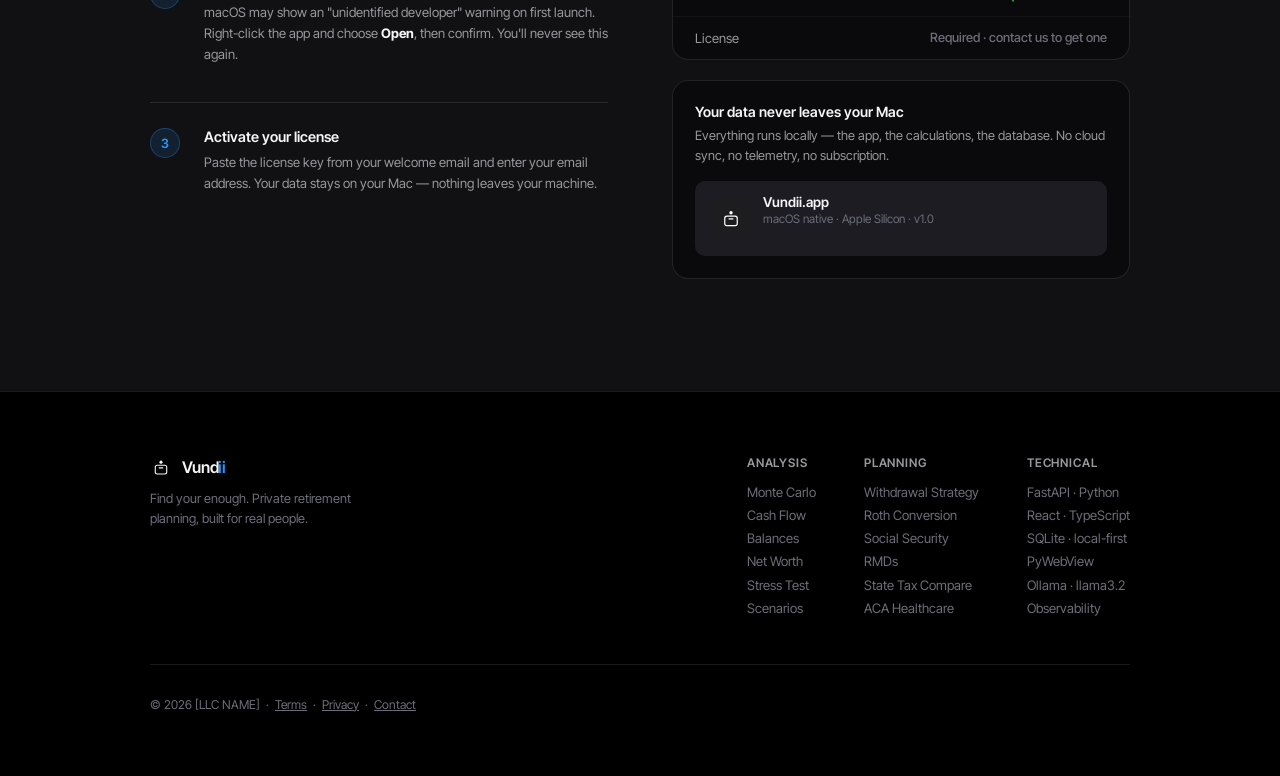
==== commit d6498300: "feat: add Terms of Service, Privacy Policy, update footer Co-Authored-By: Claude Sonnet 4.6 <noreply" ====
--- a/index.html
+++ b/index.html
@@ -1250,7 +1250,7 @@
           </svg>
           <span class="footer-brand-name">Vund<span class="ii">ii</span></span>
         </div>
-        <p class="footer-tagline">Find your enough. Private retirement planning for Mac — no cloud, no subscriptions.</p>
+        <p class="footer-tagline">Find your enough. Private retirement planning, built for real people.</p>
       </div>
       <div class="footer-links">
         <div class="footer-col">
@@ -1289,7 +1289,7 @@
       </div>
     </div>
     <div class="footer-bottom">
-      Vundii — find your enough. &nbsp;·&nbsp; Local, private retirement planning for Mac.
+      © 2026 [LLC NAME] &nbsp;·&nbsp; <a href="/terms.html" style="color:inherit;text-decoration:underline">Terms</a> &nbsp;·&nbsp; <a href="/privacy.html" style="color:inherit;text-decoration:underline">Privacy</a> &nbsp;·&nbsp; <a href="mailto:vundii.support@gmail.com" style="color:inherit;text-decoration:underline">Contact</a>
     </div>
   </div>
 </footer>
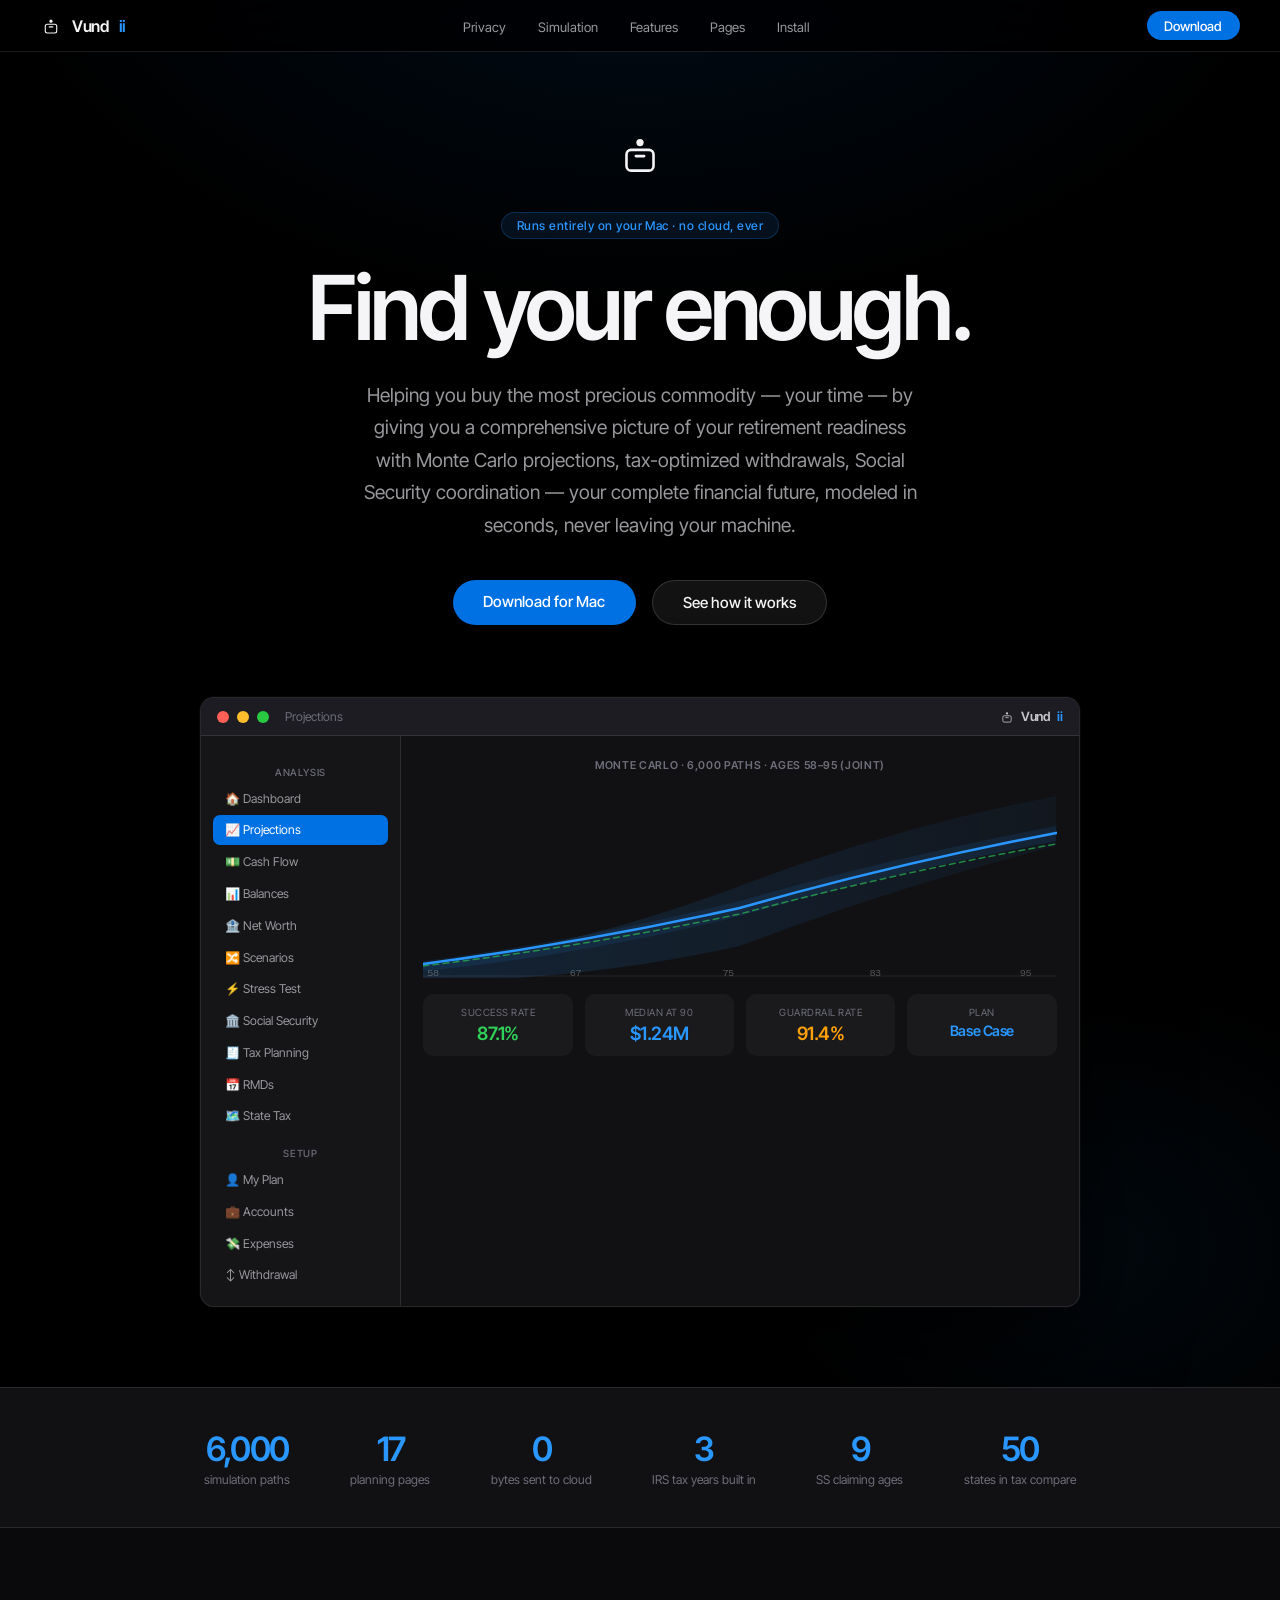
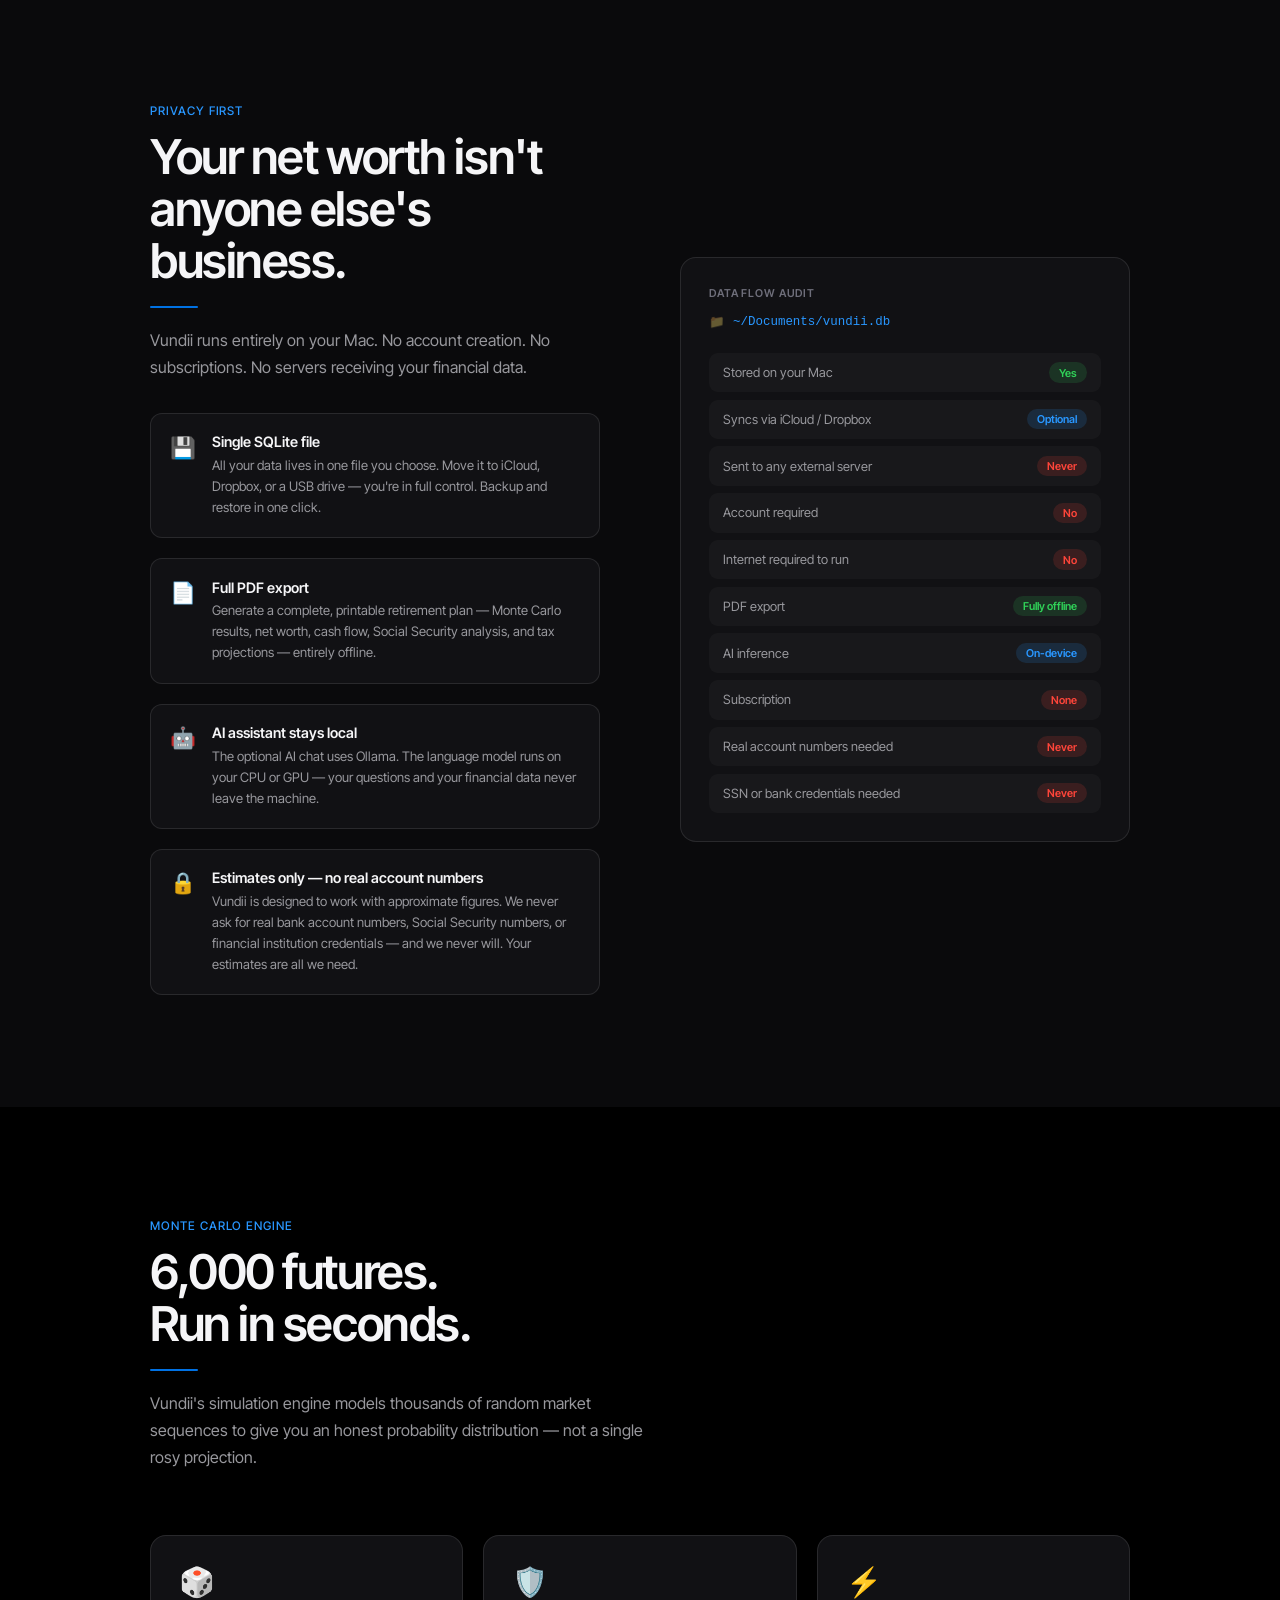
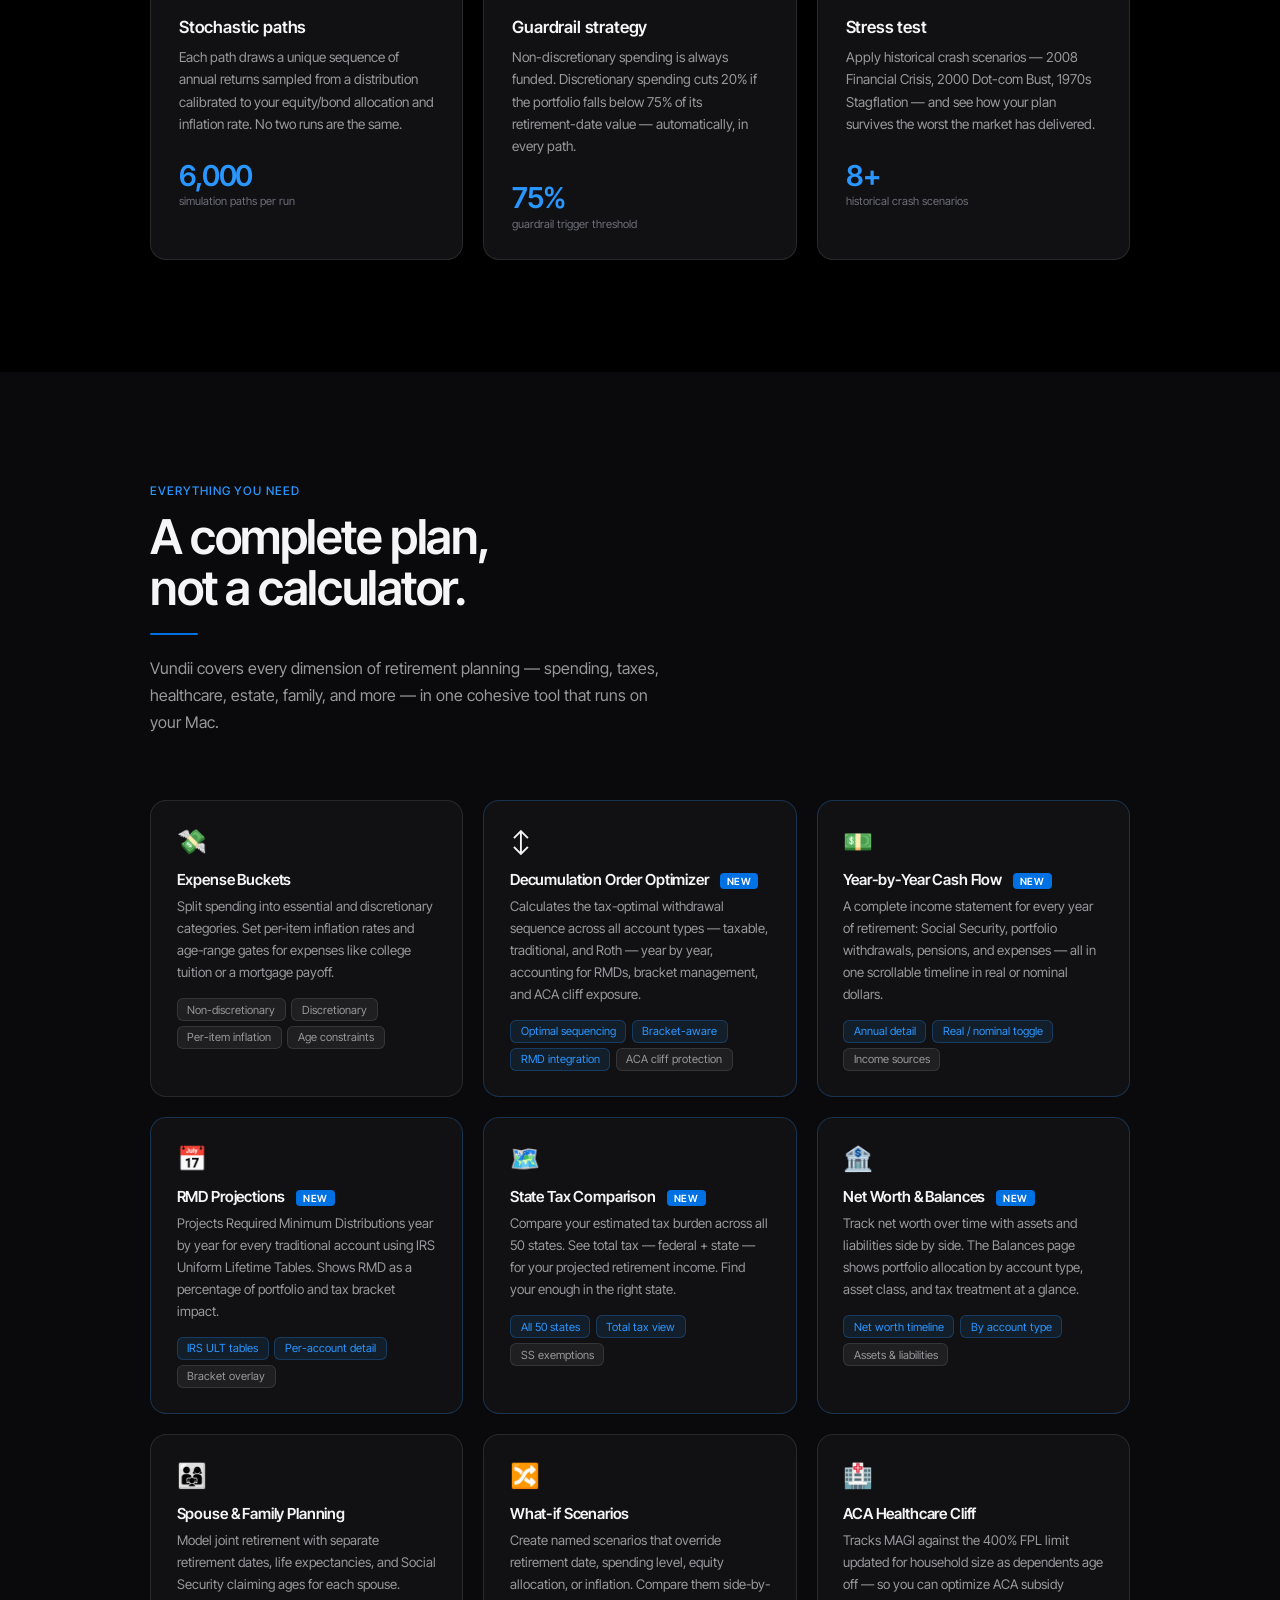
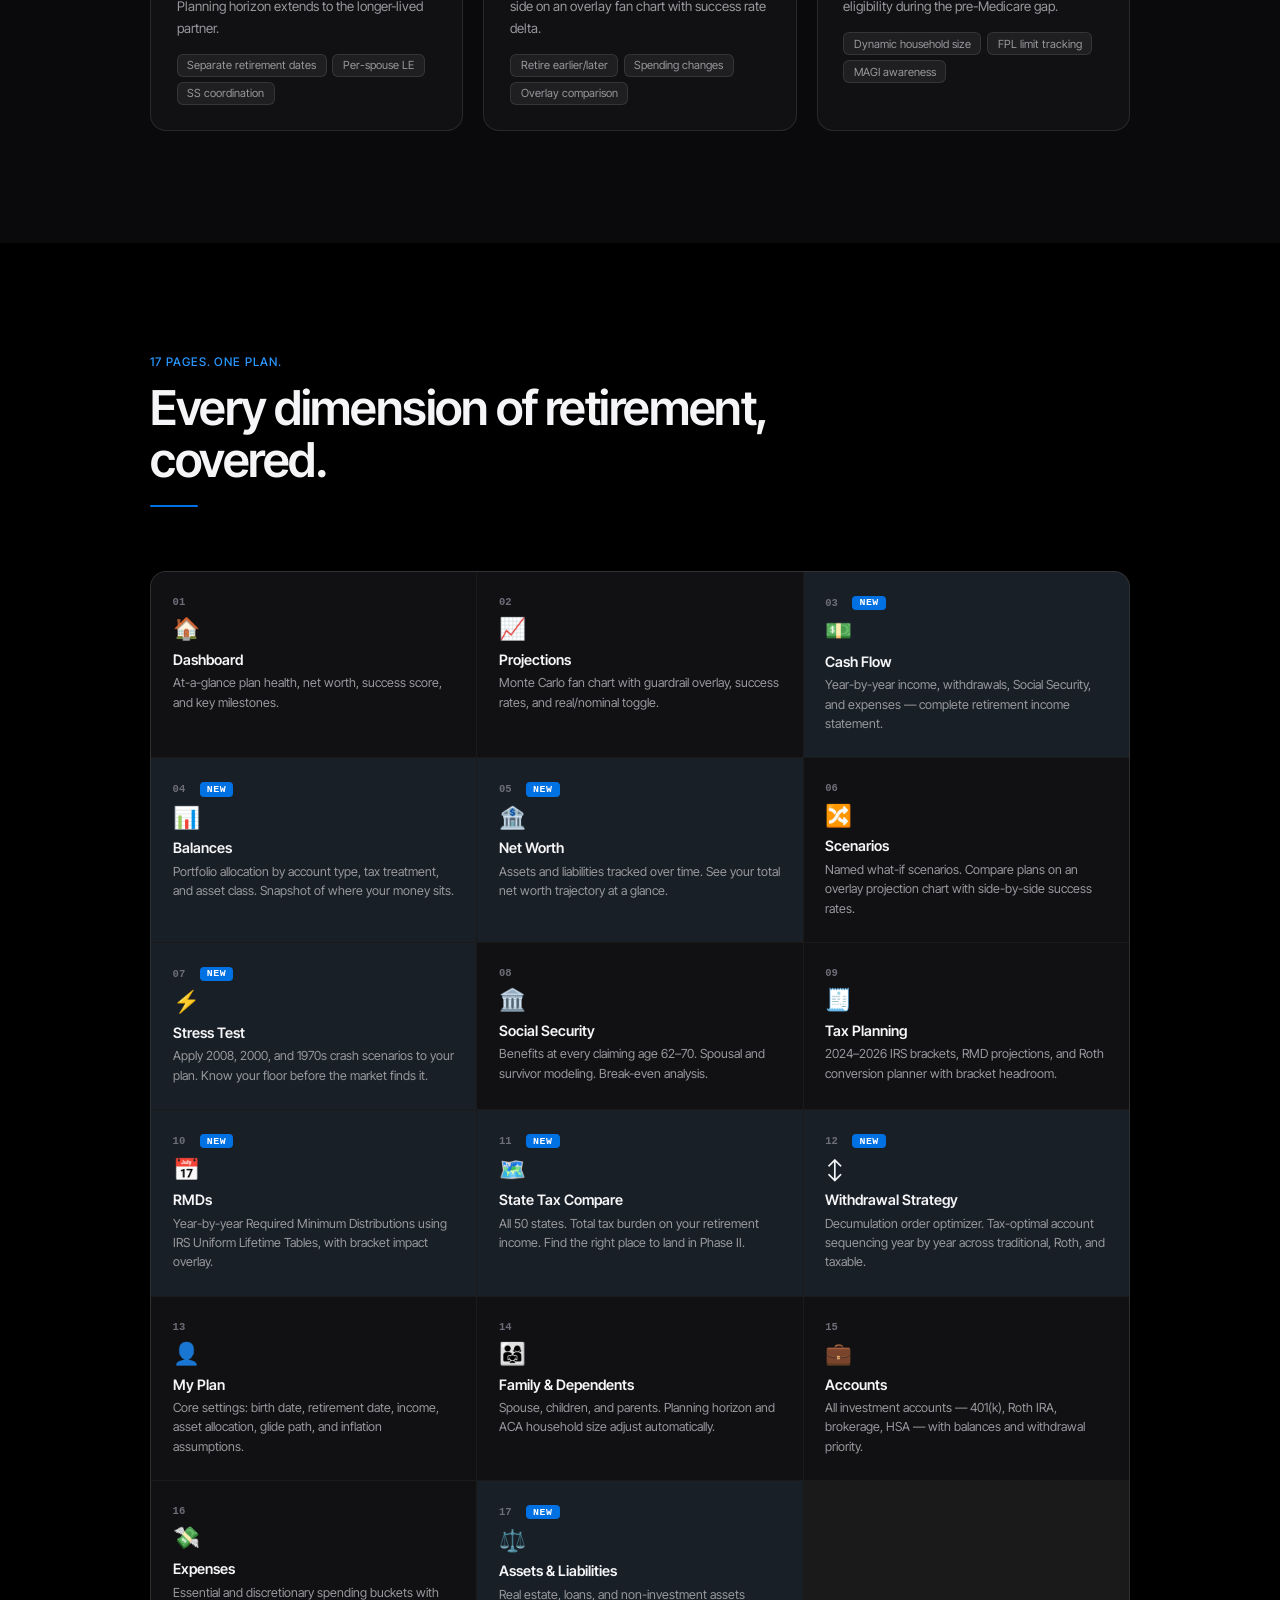
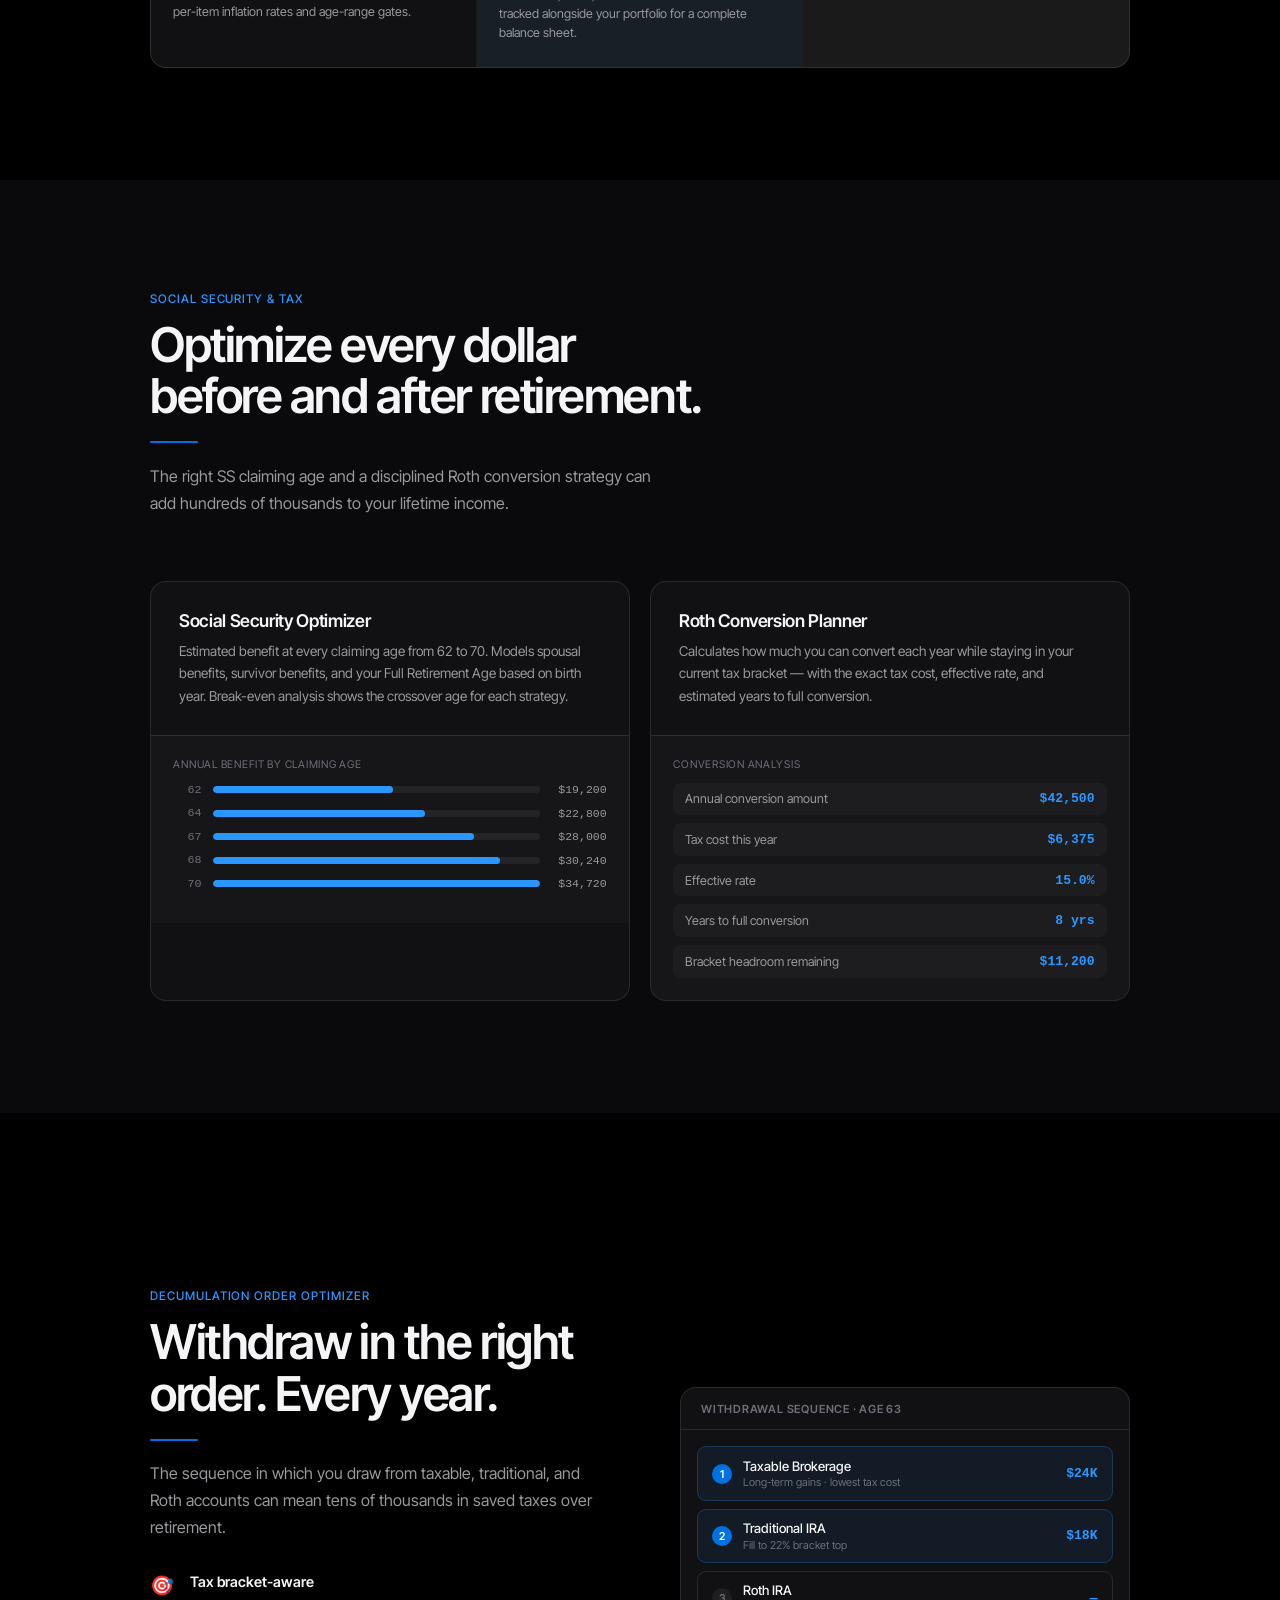
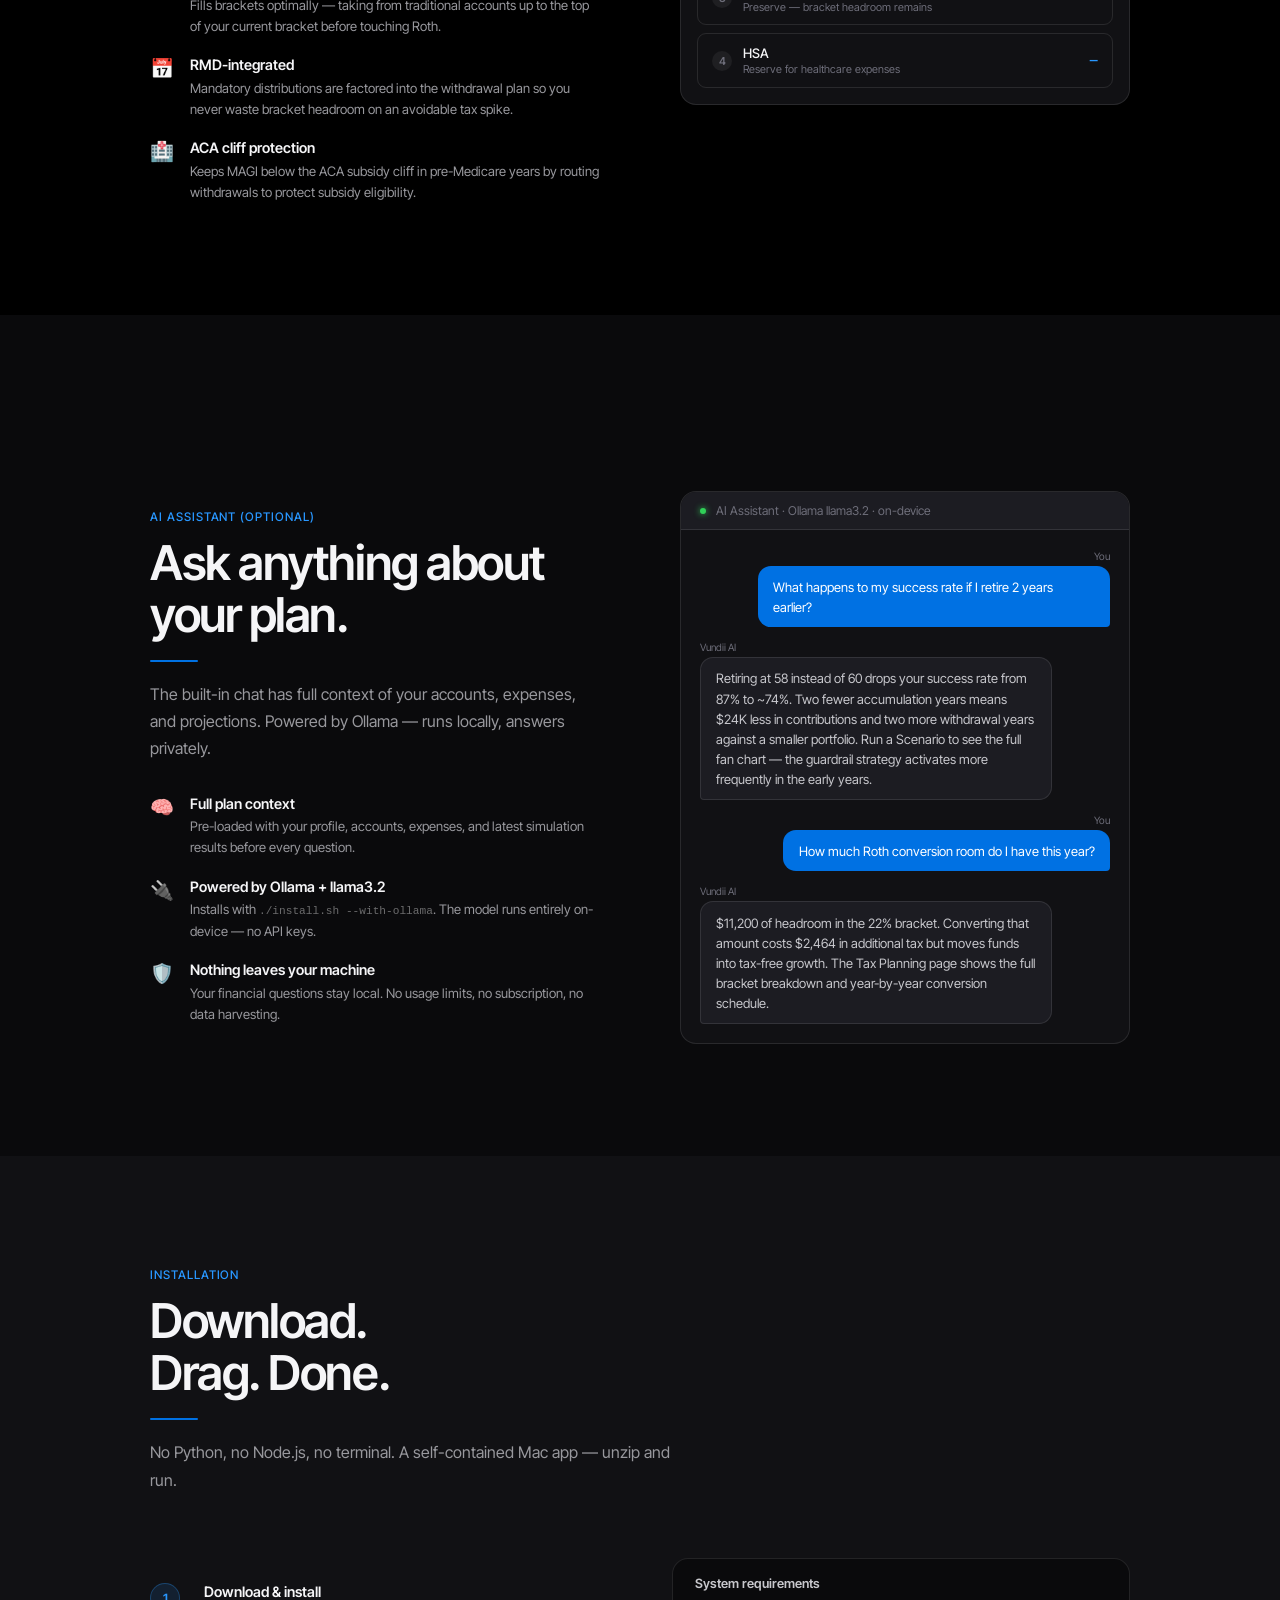
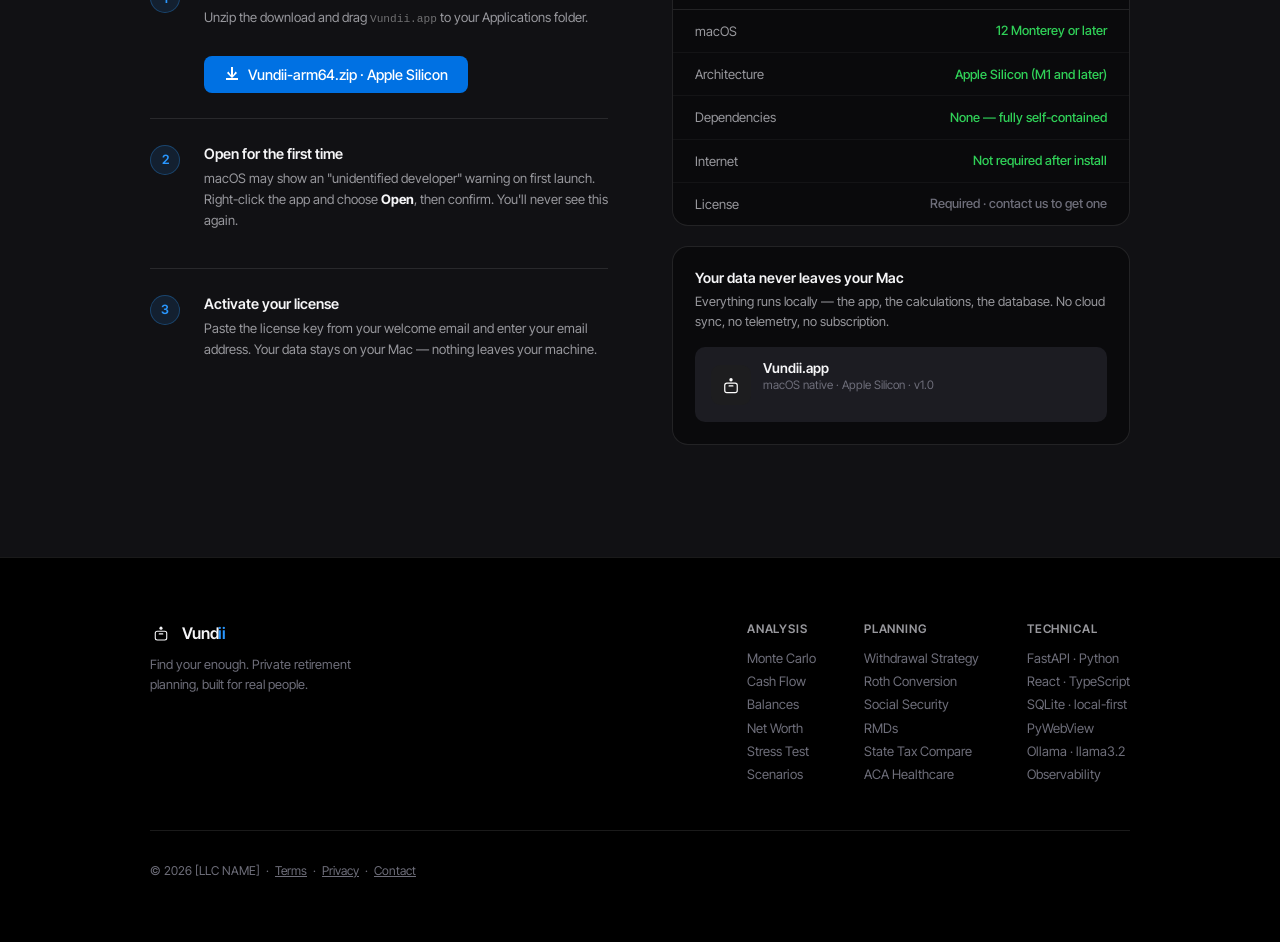
==== commit e75e78c1: "feat: add estimates-only / no real PII policy across site and legal docs Co-Authored-By: Claude Sonn" ====
--- a/index.html
+++ b/index.html
@@ -693,6 +693,13 @@
               <p>The optional AI chat uses Ollama. The language model runs on your CPU or GPU — your questions and your financial data never leave the machine.</p>
             </div>
           </div>
+          <div class="pp">
+            <span class="pp-icon">🔒</span>
+            <div>
+              <h4>Estimates only — no real account numbers</h4>
+              <p>Vundii is designed to work with approximate figures. We never ask for real bank account numbers, Social Security numbers, or financial institution credentials — and we never will. Your estimates are all we need.</p>
+            </div>
+          </div>
         </div>
       </div>
 
@@ -711,6 +718,8 @@
           <div class="pv-row"><span class="pv-row-label">PDF export</span><span class="pv-badge badge-yes">Fully offline</span></div>
           <div class="pv-row"><span class="pv-row-label">AI inference</span><span class="pv-badge badge-enc">On-device</span></div>
           <div class="pv-row"><span class="pv-row-label">Subscription</span><span class="pv-badge badge-no">None</span></div>
+          <div class="pv-row"><span class="pv-row-label">Real account numbers needed</span><span class="pv-badge badge-no">Never</span></div>
+          <div class="pv-row"><span class="pv-row-label">SSN or bank credentials needed</span><span class="pv-badge badge-no">Never</span></div>
         </div>
       </div>
     </div>
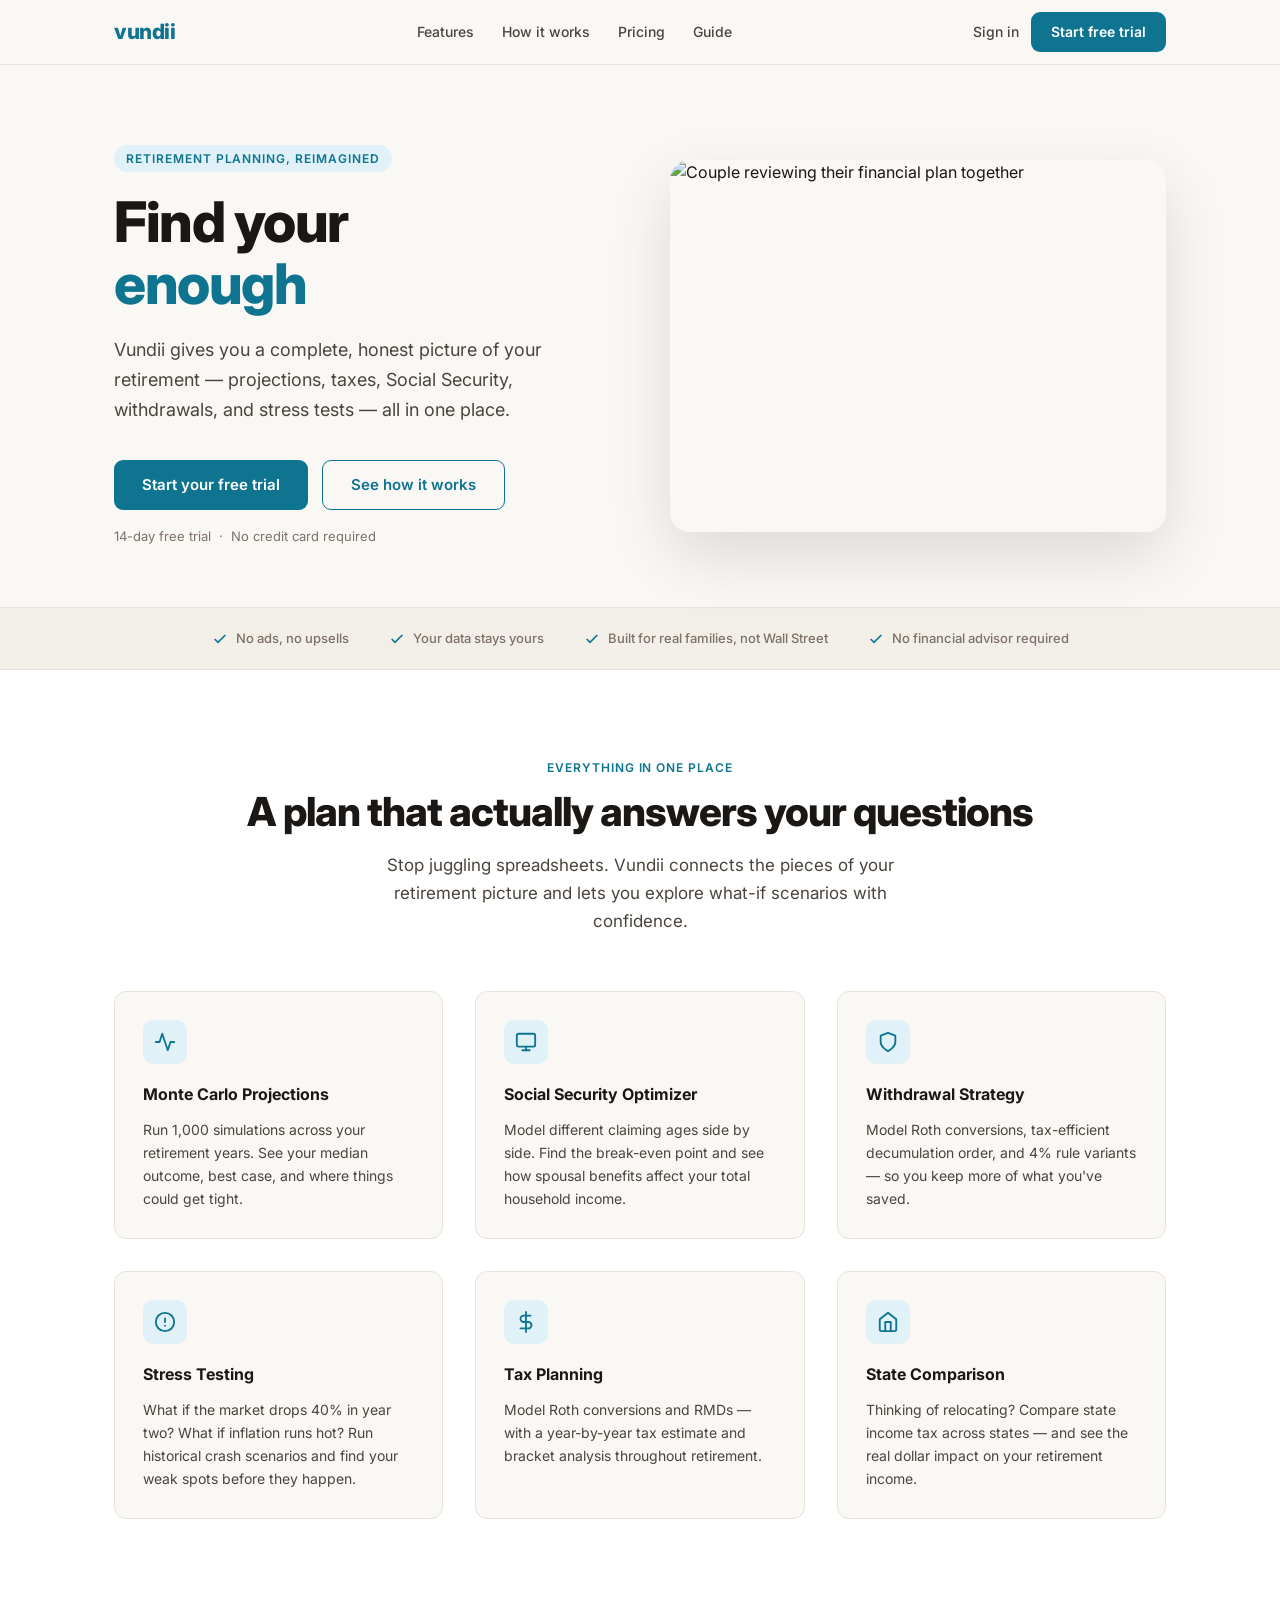
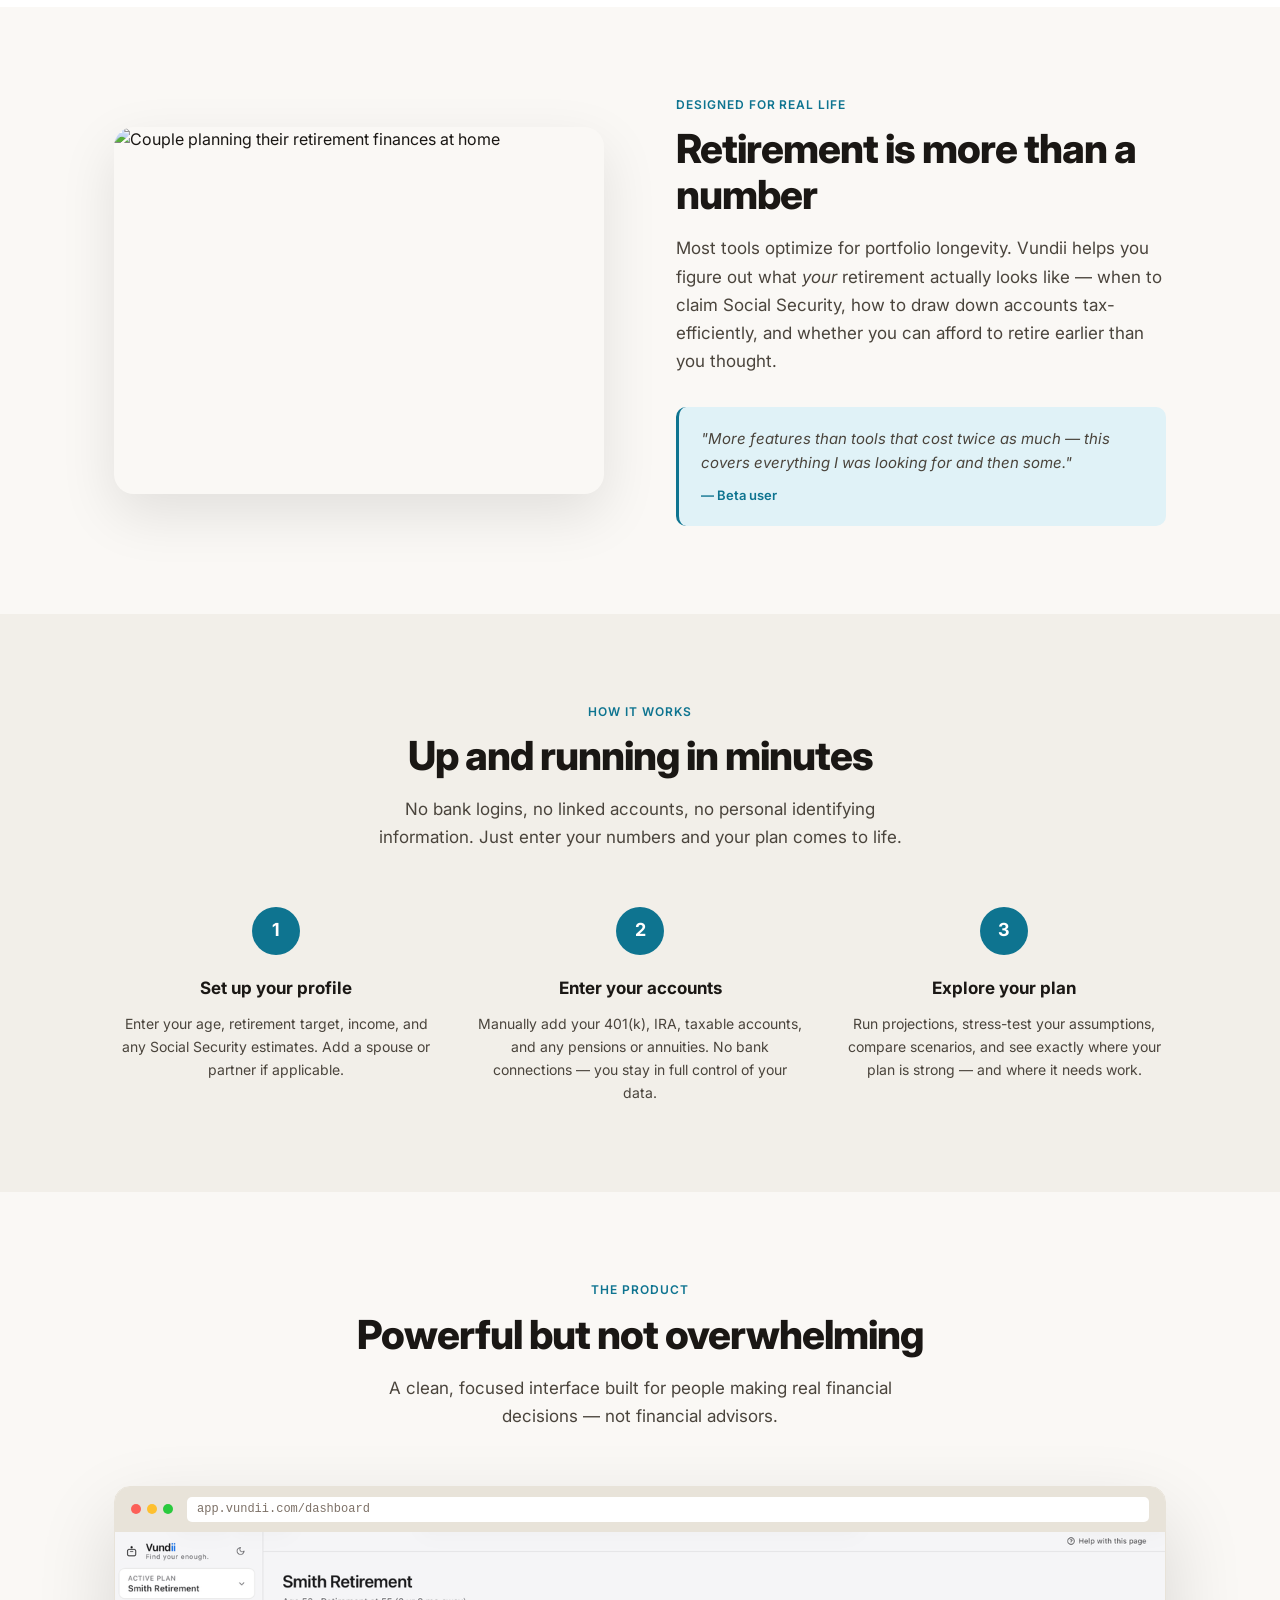
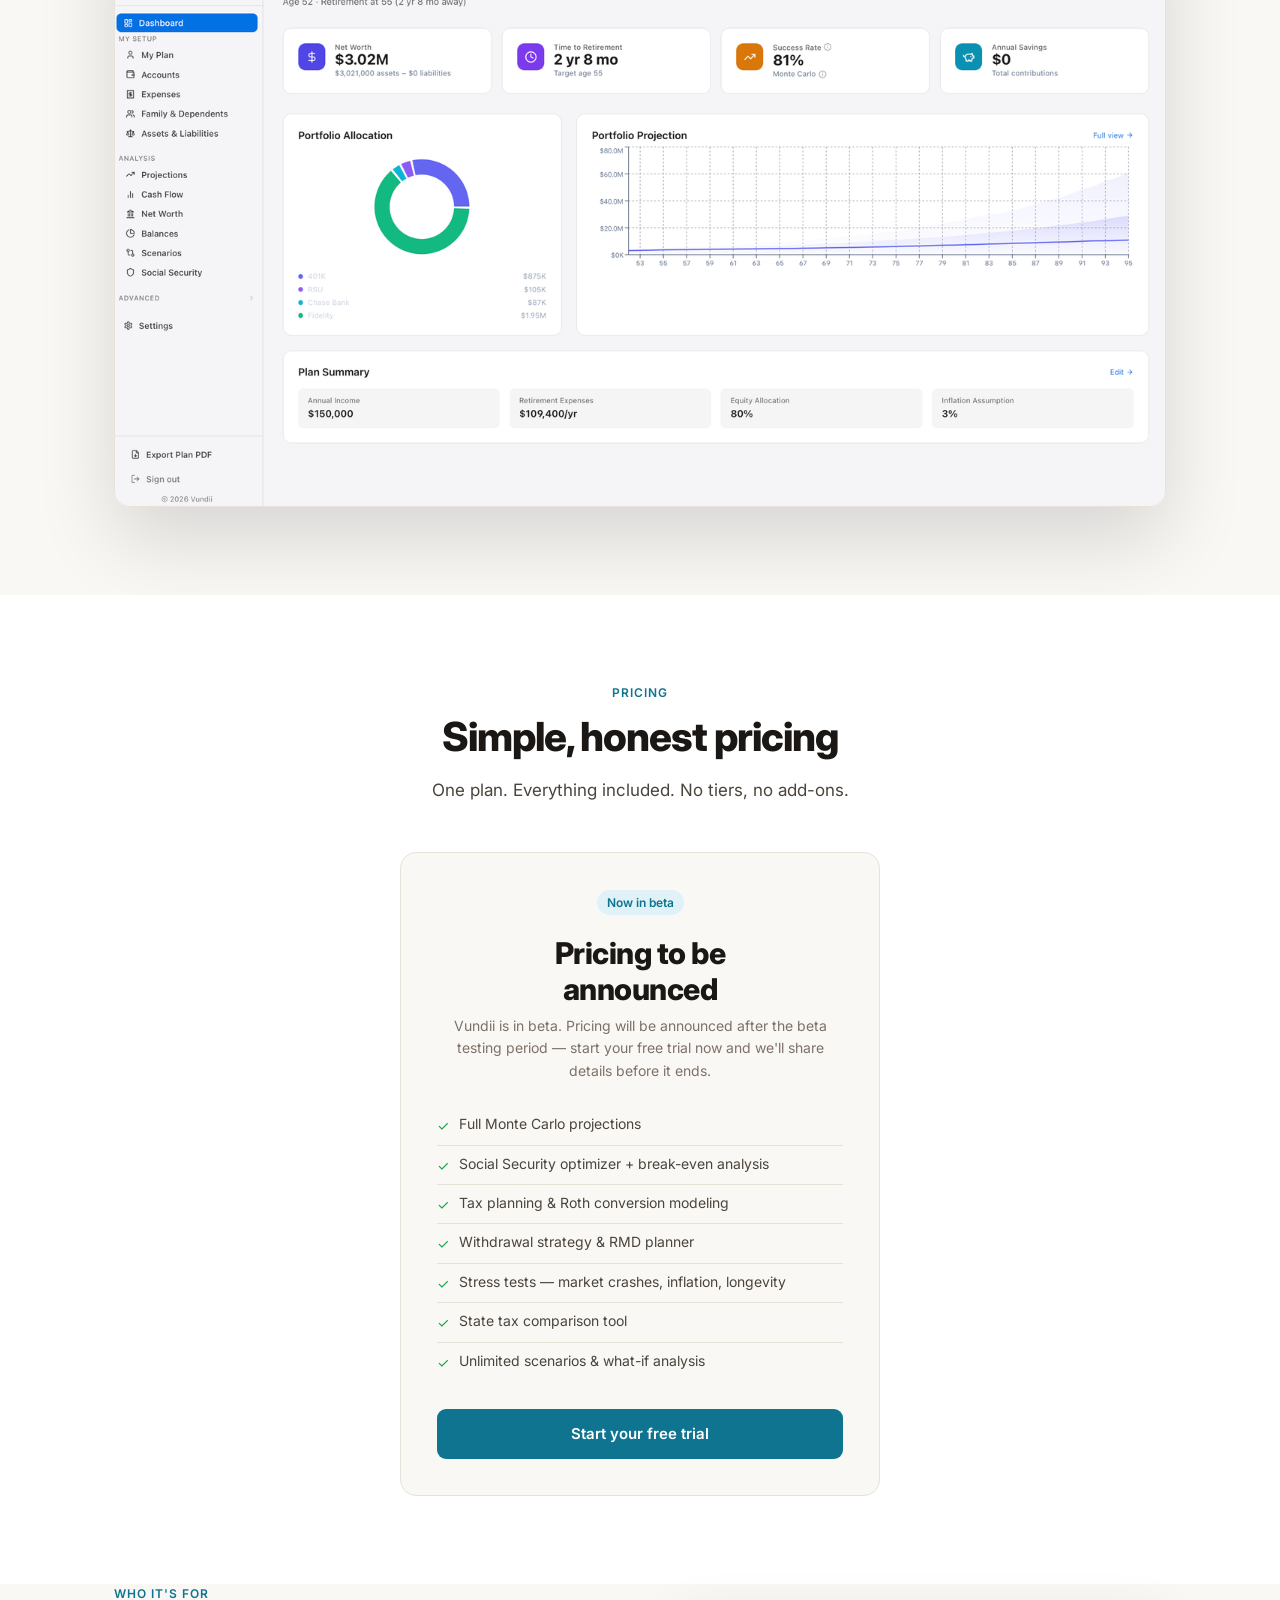
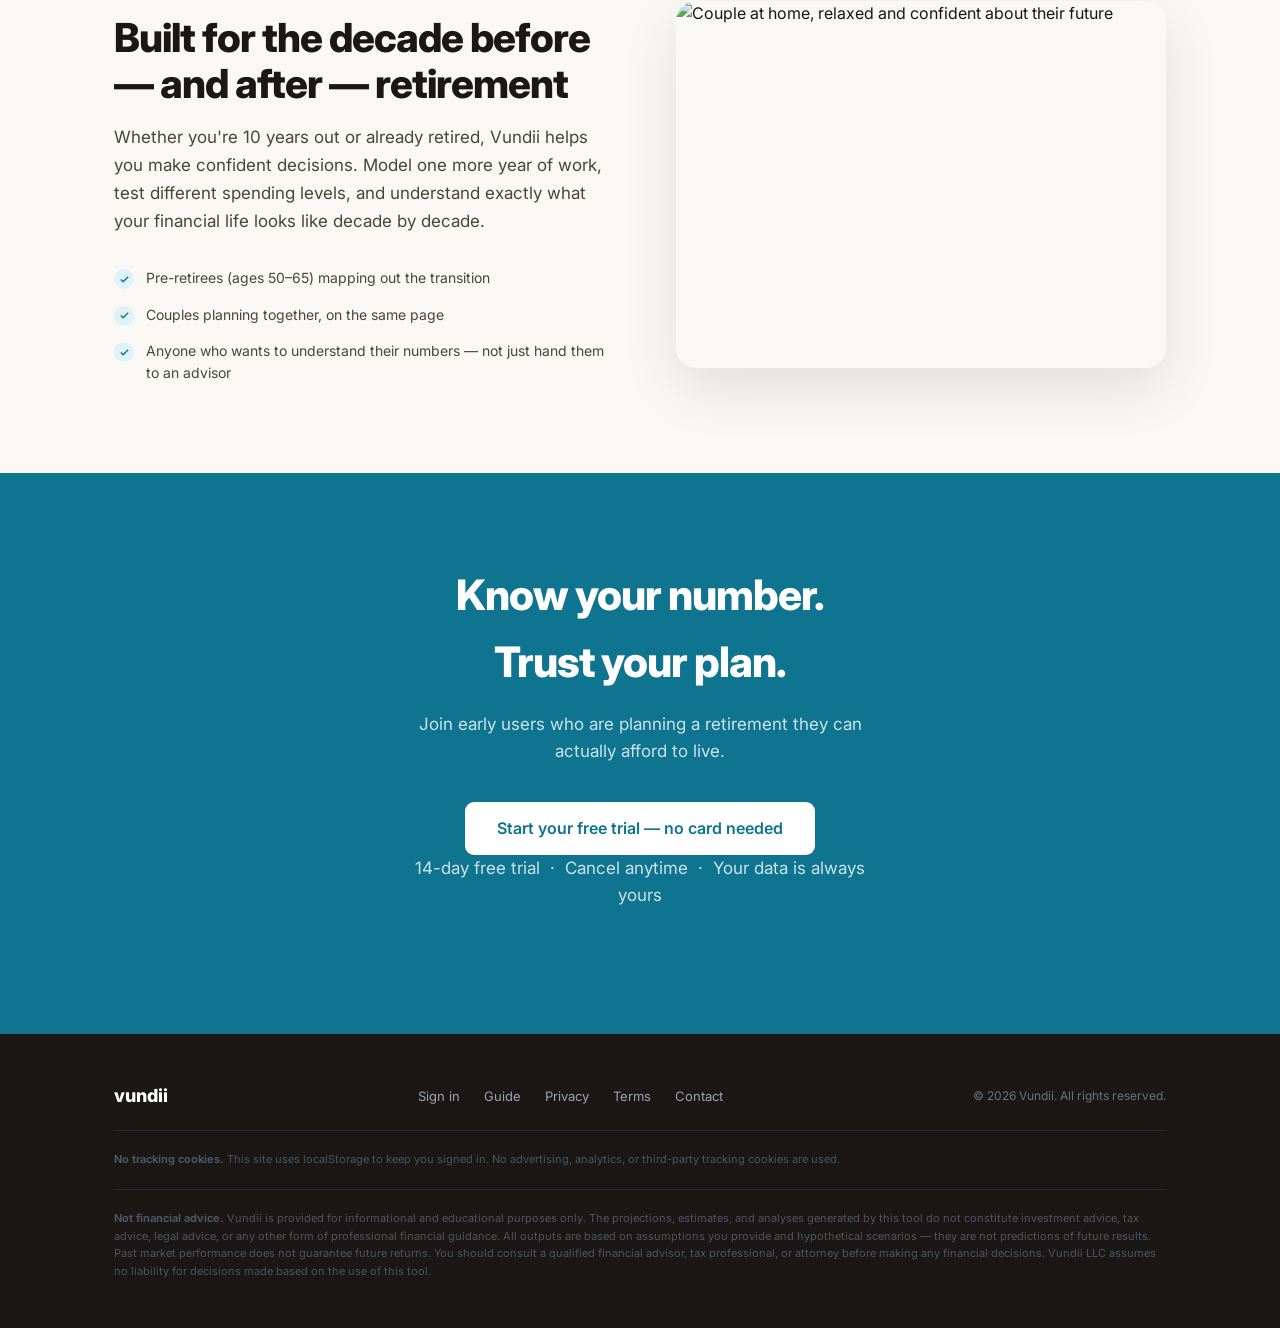
==== commit b310c532: "Rebuild vundii.com: SaaS landing + plain-English concept guide Replace the stale desktop-era downloa" ====
--- a/index.html
+++ b/index.html
@@ -3,1303 +3,654 @@
 <head>
   <meta charset="UTF-8" />
   <meta name="viewport" content="width=device-width, initial-scale=1.0" />
-  <title>Vundii — Find your enough.</title>
-  <link rel="icon" type="image/svg+xml" href="favicon.svg" />
+  <title>Vundii — Find Your Enough</title>
+  <meta name="description" content="Vundii helps you plan the retirement you actually want — not just the one the math allows. See your full financial picture, stress-test your plan, and retire with confidence." />
+  <link rel="icon" type="image/svg+xml" href="/favicon.svg" />
+  <link rel="canonical" href="https://vundii.com/" />
+  <meta property="og:type" content="website" />
+  <meta property="og:title" content="Vundii — Find Your Enough" />
+  <meta property="og:description" content="Retirement planning with honest projections, tax strategy, Social Security timing, and stress tests — all in one place." />
+  <meta property="og:url" content="https://vundii.com/" />
+  <meta property="og:image" content="https://vundii.com/assets/dashboard.png" />
+  <meta name="twitter:card" content="summary_large_image" />
+
   <link rel="preconnect" href="https://fonts.googleapis.com" />
   <link rel="preconnect" href="https://fonts.gstatic.com" crossorigin />
-  <link href="https://fonts.googleapis.com/css2?family=Inter+Tight:wght@300;400;500;600;700&display=swap" rel="stylesheet" />
+  <link href="https://fonts.googleapis.com/css2?family=Inter:wght@400;500;600;700;800&display=swap" rel="stylesheet" />
+
   <style>
     *, *::before, *::after { box-sizing: border-box; margin: 0; padding: 0; }
 
     :root {
-      --black:   #000000;
-      --dark:    #0a0a0c;
-      --carbon:  #111114;
-      --mid:     #1c1c22;
-      --muted:   #6e6e7a;
-      --white:   #ffffff;
-      --fg-1:    #F5F5F7;
-      --fg-2:    #C7C7CC;
-      --fg-3:    #98989D;
-      --blue:    #0071E3;
-      --blue-lt: #2997FF;
-      --blue-s:  rgba(0,113,227,0.15);
-      --green:   #30D158;
-      --warn:    #FF9F0A;
-      --danger:  #FF453A;
-      --border:  rgba(255,255,255,0.10);
-      --radius:  16px;
-      --font:    'Inter Tight', -apple-system, BlinkMacSystemFont, 'Helvetica Neue', sans-serif;
-      --mono:    'SF Mono', 'Cascadia Code', 'Fira Code', monospace;
+      --sand:    #faf8f5;
+      --sand-2:  #f2efe9;
+      --sand-3:  #e8e3d9;
+      --text-1:  #1a1714;
+      --text-2:  #4a443c;
+      --text-3:  #7d7167;
+      --teal:    #0e7490;
+      --teal-d:  #0a5e73;
+      --teal-l:  #e0f2f7;
+      --green:   #16a34a;
+      --radius:  12px;
     }
 
     html { scroll-behavior: smooth; }
+
     body {
-      font-family: var(--font);
-      background: var(--black);
-      color: var(--fg-1);
+      font-family: 'Inter', system-ui, sans-serif;
+      background: var(--sand);
+      color: var(--text-1);
+      line-height: 1.6;
       -webkit-font-smoothing: antialiased;
-      overflow-x: hidden;
-    }
-
-    /* ── NAV ── */
+    }
+
+    /* ── Utility ── */
+    .container { max-width: 1100px; margin: 0 auto; padding: 0 24px; }
+    .btn-primary {
+      display: inline-flex; align-items: center; gap: 8px;
+      background: var(--teal); color: #fff;
+      font-size: 15px; font-weight: 600; padding: 13px 28px;
+      border-radius: 9px; border: none; cursor: pointer;
+      text-decoration: none; transition: background 0.18s;
+      white-space: nowrap;
+    }
+    .btn-primary:hover { background: var(--teal-d); }
+    .btn-outline {
+      display: inline-flex; align-items: center; gap: 8px;
+      background: transparent; color: var(--teal);
+      font-size: 15px; font-weight: 600; padding: 12px 28px;
+      border-radius: 9px; border: 1.5px solid var(--teal);
+      cursor: pointer; text-decoration: none; transition: background 0.18s;
+      white-space: nowrap;
+    }
+    .btn-outline:hover { background: var(--teal-l); }
+
+    /* ── Nav ── */
     nav {
-      position: fixed; top: 0; left: 0; right: 0; z-index: 100;
+      position: sticky; top: 0; z-index: 100;
+      background: rgba(250, 248, 245, 0.92);
+      backdrop-filter: blur(12px);
+      -webkit-backdrop-filter: blur(12px);
+      border-bottom: 1px solid var(--sand-3);
+    }
+    .nav-inner {
       display: flex; align-items: center; justify-content: space-between;
-      padding: 0 2.5rem; height: 52px;
-      background: rgba(0,0,0,0.80);
-      backdrop-filter: saturate(180%) blur(20px);
-      -webkit-backdrop-filter: saturate(180%) blur(20px);
-      border-bottom: 1px solid var(--border);
+      height: 64px;
     }
     .nav-logo {
-      display: flex; align-items: center; gap: 10px;
-      font-size: 1rem; font-weight: 600; letter-spacing: -0.02em;
-      color: var(--fg-1); text-decoration: none;
-    }
-    .nav-logo .ii { color: var(--blue-lt); }
-    nav ul { list-style: none; display: flex; gap: 2rem; }
-    nav ul a { color: var(--fg-3); font-size: 0.82rem; text-decoration: none; transition: color 0.2s; }
-    nav ul a:hover { color: var(--fg-1); }
-    .nav-cta {
-      font-size: 0.82rem; font-weight: 500;
-      padding: 0.38rem 1.1rem;
-      background: var(--blue); color: #fff;
-      border-radius: 9999px; text-decoration: none;
-      transition: background 0.2s, transform 0.15s;
-    }
-    .nav-cta:hover { background: #0077ED; transform: translateY(-1px); }
-
-    /* ── HERO ── */
+      font-size: 21px; font-weight: 800; color: var(--teal);
+      text-decoration: none; letter-spacing: -0.5px;
+    }
+    .nav-logo span { color: var(--text-1); }
+    .nav-links { display: flex; align-items: center; gap: 28px; }
+    .nav-links a {
+      font-size: 14px; font-weight: 500; color: var(--text-2);
+      text-decoration: none; transition: color 0.15s;
+    }
+    .nav-links a:hover { color: var(--text-1); }
+    .nav-cta { display: flex; align-items: center; gap: 12px; }
+    .nav-signin {
+      font-size: 14px; font-weight: 500; color: var(--text-2);
+      text-decoration: none; transition: color 0.15s;
+    }
+    .nav-signin:hover { color: var(--text-1); }
+    .nav-cta .btn-primary { font-size: 14px; padding: 9px 20px; }
+
+    /* ── Hero ── */
     .hero {
-      min-height: 100vh;
-      display: flex; flex-direction: column; align-items: center; justify-content: center;
-      text-align: center; padding: 8rem 2rem 5rem;
-      background:
-        radial-gradient(ellipse 80% 50% at 50% -10%, rgba(0,113,227,0.12) 0%, transparent 65%),
-        radial-gradient(ellipse 50% 35% at 85% 90%, rgba(41,151,255,0.06) 0%, transparent 55%),
-        var(--black);
-      position: relative; overflow: hidden;
-    }
-    .hero-mark {
+      padding: 80px 0 60px;
+    }
+    .hero-grid {
+      display: grid; grid-template-columns: 1fr 1fr;
+      gap: 60px; align-items: center;
+    }
+    .hero-eyebrow {
+      display: inline-block;
+      font-size: 12px; font-weight: 600; letter-spacing: 0.08em;
+      color: var(--teal); text-transform: uppercase;
+      background: var(--teal-l); padding: 4px 12px; border-radius: 20px;
+      margin-bottom: 20px;
+    }
+    .hero h1 {
+      font-size: clamp(38px, 5vw, 56px);
+      font-weight: 800; line-height: 1.1;
+      letter-spacing: -1.5px; color: var(--text-1);
+      margin-bottom: 20px;
+    }
+    .hero h1 em { color: var(--teal); font-style: normal; }
+    .hero-sub {
+      font-size: 18px; color: var(--text-2); line-height: 1.65;
+      margin-bottom: 36px; max-width: 480px;
+    }
+    .hero-actions { display: flex; align-items: center; gap: 14px; flex-wrap: wrap; }
+    .hero-note {
+      margin-top: 16px; font-size: 13px; color: var(--text-3);
+    }
+    .hero-image-wrap {
+      border-radius: 20px; overflow: hidden;
+      box-shadow: 0 24px 64px rgba(0,0,0,0.12);
+      aspect-ratio: 4/3;
+    }
+    .hero-image-wrap img {
+      width: 100%; height: 100%; object-fit: cover; display: block;
+    }
+
+    /* ── Trust bar ── */
+    .trust-bar {
+      background: var(--sand-2);
+      border-top: 1px solid var(--sand-3);
+      border-bottom: 1px solid var(--sand-3);
+      padding: 20px 0;
+    }
+    .trust-inner {
       display: flex; align-items: center; justify-content: center;
-      margin-bottom: 2rem; color: var(--fg-1);
-      animation: fadeUp 0.5s ease both;
-    }
-    .hero-badge {
-      display: inline-flex; align-items: center; gap: 0.5rem;
-      font-size: 0.76rem; font-weight: 500; letter-spacing: 0.04em;
-      color: var(--blue-lt); background: rgba(41,151,255,0.10);
-      border: 1px solid rgba(41,151,255,0.22); border-radius: 9999px;
-      padding: 0.32rem 0.9rem; margin-bottom: 1.4rem;
-      animation: fadeUp 0.5s 0.05s ease both;
-    }
-    .hero h1 {
-      font-size: clamp(2.8rem, 7.5vw, 5.6rem);
-      font-weight: 600; letter-spacing: -0.04em; line-height: 1.02;
-      margin-bottom: 0.4rem;
-      animation: fadeUp 0.55s 0.1s ease both;
-    }
-    .hero h1 .line1 { color: var(--fg-1); }
-    .hero h1 .line2 { color: var(--blue-lt); }
-    .hero-sub {
-      font-size: clamp(1rem, 2.2vw, 1.2rem);
-      color: var(--fg-3); max-width: 560px;
-      line-height: 1.7; margin: 1.2rem auto 2.4rem;
-      font-weight: 400;
-      animation: fadeUp 0.55s 0.2s ease both;
-    }
-    .hero-actions {
-      display: flex; gap: 1rem; flex-wrap: wrap; justify-content: center;
-      animation: fadeUp 0.55s 0.28s ease both;
-    }
-    .btn-primary {
-      padding: 0.75rem 1.9rem; font-size: 0.95rem; font-weight: 500;
-      background: var(--blue); color: #fff;
-      border-radius: 9999px; text-decoration: none;
-      transition: background 0.2s, transform 0.15s;
-    }
-    .btn-primary:hover { background: #0077ED; transform: translateY(-2px); }
-    .btn-ghost {
-      padding: 0.75rem 1.9rem; font-size: 0.95rem; font-weight: 500;
-      background: rgba(255,255,255,0.07); color: var(--fg-1);
-      border: 1px solid rgba(255,255,255,0.14); border-radius: 9999px; text-decoration: none;
-      transition: background 0.2s, transform 0.15s;
-    }
-    .btn-ghost:hover { background: rgba(255,255,255,0.12); transform: translateY(-2px); }
-
-    /* ── HERO WINDOW ── */
-    .hero-window {
-      margin-top: 4.5rem; width: 100%; max-width: 880px;
-      background: var(--carbon); border-radius: 14px;
-      border: 1px solid var(--border);
-      box-shadow: 0 40px 100px rgba(0,0,0,0.8), 0 0 0 1px rgba(255,255,255,0.04);
-      overflow: hidden; position: relative; z-index: 1;
-      animation: fadeUp 0.65s 0.38s ease both;
-    }
-    .hero-window-bar {
-      background: var(--mid); padding: 0.65rem 1rem;
-      display: flex; align-items: center; gap: 0.5rem;
-      border-bottom: 1px solid var(--border);
-    }
-    .wdot { width: 12px; height: 12px; border-radius: 50%; }
-    .wdot.r { background: #ff5f57; } .wdot.y { background: #ffbd2e; } .wdot.g { background: #28c840; }
-    .wbar-title { font-size: 0.76rem; color: var(--muted); margin-left: 0.5rem; }
-    .wbar-logo { margin-left: auto; display: flex; align-items: center; gap: 6px; color: var(--fg-2); font-size: 0.8rem; font-weight: 600; letter-spacing: -0.01em; }
-    .wbar-logo .ii { color: var(--blue-lt); }
-
-    .hero-window-body { display: grid; grid-template-columns: 200px 1fr; min-height: 360px; }
-    .hw-sidebar {
-      background: rgba(255,255,255,0.02); border-right: 1px solid var(--border);
-      padding: 1rem 0.75rem; display: flex; flex-direction: column; gap: 0.15rem;
-    }
-    .hw-sidebar-label {
-      font-size: 0.62rem; font-weight: 500; letter-spacing: 0.08em; text-transform: uppercase;
-      color: var(--muted); padding: 0.4rem 0.75rem 0.2rem; margin-top: 0.5rem;
-    }
-    .hw-nav-item {
-      padding: 0.45rem 0.75rem; border-radius: 7px;
-      font-size: 0.76rem; color: var(--fg-3); cursor: default;
-      display: flex; align-items: center; gap: 0.55rem;
-    }
-    .hw-nav-item.active { background: var(--blue); color: #fff; }
-    .hw-content { padding: 1.4rem; }
-    .hw-title { font-size: 0.68rem; font-weight: 600; letter-spacing: 0.06em; text-transform: uppercase; color: var(--muted); margin-bottom: 1rem; }
-    .fan-chart { position: relative; height: 190px; margin-bottom: 1rem; }
-    .fan-chart svg { width: 100%; height: 100%; }
-    .hw-stats { display: flex; gap: 0.75rem; }
-    .hw-stat { flex: 1; background: rgba(255,255,255,0.04); border-radius: 10px; padding: 0.7rem; }
-    .hw-stat-label { font-size: 0.62rem; color: var(--muted); margin-bottom: 0.3rem; text-transform: uppercase; letter-spacing: 0.05em; }
-    .hw-stat-value { font-size: 1.15rem; font-weight: 600; letter-spacing: -0.03em; }
-    .hw-stat-value.green { color: var(--green); }
-    .hw-stat-value.blue  { color: var(--blue-lt); }
-    .hw-stat-value.warn  { color: var(--warn); }
-
-    /* ── TRUST BAR ── */
-    .trust-bar {
-      background: var(--carbon); padding: 2.5rem 2rem;
-      border-top: 1px solid var(--border); border-bottom: 1px solid var(--border);
-    }
-    .trust-inner {
-      max-width: 900px; margin: 0 auto;
-      display: flex; justify-content: space-around; flex-wrap: wrap; gap: 2rem;
-    }
-    .trust-item { text-align: center; }
-    .trust-number {
-      font-size: 2.1rem; font-weight: 600; letter-spacing: -0.05em;
-      color: var(--fg-1);
-    }
-    .trust-number span { color: var(--blue-lt); }
-    .trust-label { font-size: 0.76rem; color: var(--muted); margin-top: 0.2rem; }
-
-    /* ── SECTIONS ── */
-    section { padding: 7rem 2rem; }
-    .section-inner { max-width: 980px; margin: 0 auto; }
-    .eyebrow {
-      font-size: 0.74rem; font-weight: 500; letter-spacing: 0.08em; text-transform: uppercase;
-      color: var(--blue-lt); margin-bottom: 0.8rem;
-    }
-    .section-title {
-      font-size: clamp(1.9rem, 4.5vw, 3rem); font-weight: 600;
-      letter-spacing: -0.03em; line-height: 1.08; margin-bottom: 1rem;
-    }
-    .section-sub { font-size: 1rem; color: var(--fg-3); max-width: 520px; line-height: 1.7; font-weight: 400; }
-
-    /* ── PRIVATE ── */
-    .private { background: var(--dark); }
-    .private-split {
-      display: grid; grid-template-columns: 1fr 1fr; gap: 5rem; align-items: center; margin-top: 4rem;
-    }
-    @media (max-width: 720px) { .private-split { grid-template-columns: 1fr; gap: 3rem; } }
-    .private-points { display: flex; flex-direction: column; gap: 1.25rem; margin-top: 2rem; }
-    .pp {
-      display: flex; gap: 1rem; align-items: flex-start;
-      padding: 1.2rem; background: var(--carbon); border-radius: 12px;
-      border: 1px solid var(--border);
-    }
-    .pp-icon { font-size: 1.3rem; flex-shrink: 0; margin-top: 0.1rem; }
-    .pp h4 { font-size: 0.9rem; font-weight: 600; margin-bottom: 0.3rem; }
-    .pp p  { font-size: 0.82rem; color: var(--fg-3); line-height: 1.6; }
-
-    .privacy-visual {
-      background: var(--carbon); border-radius: var(--radius);
-      border: 1px solid var(--border); padding: 1.75rem;
-      display: flex; flex-direction: column; gap: 0.9rem;
-    }
-    .pv-title { font-size: 0.68rem; font-weight: 600; letter-spacing: 0.08em; text-transform: uppercase; color: var(--muted); }
-    .pv-path {
-      display: flex; align-items: center; gap: 0.5rem;
-      font-family: var(--mono); font-size: 0.78rem; color: rgba(255,255,255,0.35);
-    }
-    .pv-path .highlight { color: var(--blue-lt); }
-    .pv-row {
+      gap: 40px; flex-wrap: wrap;
+    }
+    .trust-item {
+      font-size: 13px; font-weight: 500; color: var(--text-3);
+      display: flex; align-items: center; gap: 8px;
+    }
+    .trust-item svg { flex-shrink: 0; }
+
+    /* ── Section shared ── */
+    section { padding: 88px 0; }
+    .section-label {
+      font-size: 12px; font-weight: 600; letter-spacing: 0.08em;
+      text-transform: uppercase; color: var(--teal);
+      margin-bottom: 12px;
+    }
+    .section-heading {
+      font-size: clamp(28px, 3.5vw, 40px);
+      font-weight: 800; letter-spacing: -1px; line-height: 1.15;
+      color: var(--text-1); margin-bottom: 16px;
+    }
+    .section-sub {
+      font-size: 17px; color: var(--text-2); line-height: 1.65;
+      max-width: 560px;
+    }
+    .section-sub.centered { margin: 0 auto; text-align: center; }
+    .centered-head { text-align: center; }
+
+    /* ── Features ── */
+    .features-bg { background: #fff; }
+    .features-grid {
+      display: grid; grid-template-columns: repeat(3, 1fr);
+      gap: 32px; margin-top: 56px;
+    }
+    .feature-card {
+      background: var(--sand); border: 1px solid var(--sand-3);
+      border-radius: var(--radius); padding: 28px;
+    }
+    .feature-icon {
+      width: 44px; height: 44px; border-radius: 10px;
+      background: var(--teal-l); display: flex; align-items: center; justify-content: center;
+      margin-bottom: 18px;
+    }
+    .feature-card h3 {
+      font-size: 16px; font-weight: 700; color: var(--text-1);
+      margin-bottom: 10px;
+    }
+    .feature-card p { font-size: 14px; color: var(--text-2); line-height: 1.65; }
+
+    /* ── Human section ── */
+    .human-grid {
+      display: grid; grid-template-columns: 1fr 1fr;
+      gap: 72px; align-items: center;
+    }
+    .human-image {
+      border-radius: 20px; overflow: hidden;
+      box-shadow: 0 20px 56px rgba(0,0,0,0.1);
+      aspect-ratio: 4/3;
+    }
+    .human-image img { width: 100%; height: 100%; object-fit: cover; display: block; }
+    .quote-card {
+      background: var(--teal-l); border-left: 3px solid var(--teal);
+      border-radius: 10px; padding: 20px 22px; margin-top: 32px;
+    }
+    .quote-text { font-size: 15px; color: var(--text-2); font-style: italic; line-height: 1.6; }
+    .quote-author { margin-top: 10px; font-size: 13px; font-weight: 600; color: var(--teal); }
+
+    /* ── Steps ── */
+    .steps-bg { background: var(--sand-2); }
+    .steps-grid {
+      display: grid; grid-template-columns: repeat(3, 1fr);
+      gap: 40px; margin-top: 56px;
+    }
+    .step { text-align: center; }
+    .step-number {
+      width: 48px; height: 48px; border-radius: 50%;
+      background: var(--teal); color: #fff;
+      font-size: 18px; font-weight: 700;
+      display: flex; align-items: center; justify-content: center;
+      margin: 0 auto 20px;
+    }
+    .step h3 { font-size: 17px; font-weight: 700; margin-bottom: 10px; color: var(--text-1); }
+    .step p { font-size: 14px; color: var(--text-2); line-height: 1.65; }
+
+    /* ── App screenshot ── */
+    .screenshot-wrap {
+      margin-top: 56px; border-radius: 16px; overflow: hidden;
+      box-shadow: 0 32px 80px rgba(0,0,0,0.14);
+      border: 1px solid var(--sand-3);
+    }
+    .screenshot-bar {
+      background: #e8e3d9; padding: 10px 16px;
+      display: flex; align-items: center; gap: 6px;
+    }
+    .dot { width: 10px; height: 10px; border-radius: 50%; }
+    .dot-r { background: #fc6058; }
+    .dot-y { background: #fec02f; }
+    .dot-g { background: #2aca3e; }
+    .screenshot-url {
+      flex: 1; background: #fff; border-radius: 5px;
+      font-size: 12px; color: var(--text-3); padding: 3px 10px;
+      margin-left: 8px; font-family: monospace;
+    }
+    .screenshot-body { background: #0f172a; }
+    .screenshot-body img { width: 100%; display: block; }
+
+    /* ── Pricing teaser ── */
+    .pricing-section { background: #fff; }
+    .pricing-card {
+      max-width: 480px; margin: 48px auto 0;
+      background: var(--sand); border: 1.5px solid var(--sand-3);
+      border-radius: 16px; padding: 36px;
+      text-align: center;
+    }
+    .pricing-card .badge {
+      display: inline-block;
+      background: var(--teal-l); color: var(--teal);
+      font-size: 12px; font-weight: 600; padding: 3px 10px;
+      border-radius: 20px; margin-bottom: 20px;
+    }
+    .price { font-size: 48px; font-weight: 800; color: var(--text-1); letter-spacing: -2px; }
+    .price sup { font-size: 24px; letter-spacing: 0; vertical-align: super; }
+    .price sub { font-size: 16px; font-weight: 500; color: var(--text-3); letter-spacing: 0; vertical-align: baseline; }
+    .price-note { font-size: 14px; color: var(--text-3); margin: 8px 0 24px; }
+    .pricing-features { list-style: none; text-align: left; margin-bottom: 28px; }
+    .pricing-features li {
+      font-size: 14px; color: var(--text-2);
+      padding: 7px 0; border-bottom: 1px solid var(--sand-3);
+      display: flex; align-items: flex-start; gap: 10px;
+    }
+    .pricing-features li:last-child { border-bottom: none; }
+    .check { color: var(--green); flex-shrink: 0; margin-top: 2px; }
+
+    /* ── CTA ── */
+    .cta-section {
+      background: var(--teal);
+      padding: 88px 0;
+      text-align: center;
+    }
+    .cta-section h2 {
+      font-size: clamp(28px, 3.5vw, 42px);
+      font-weight: 800; color: #fff; letter-spacing: -1px;
+      margin-bottom: 16px;
+    }
+    .cta-section p {
+      font-size: 17px; color: rgba(255,255,255,0.8);
+      max-width: 480px; margin: 0 auto 36px;
+    }
+    .cta-section .btn-primary {
+      background: #fff; color: var(--teal);
+      font-size: 16px; padding: 14px 32px;
+    }
+    .cta-section .btn-primary:hover { background: var(--sand-2); }
+    .cta-note { margin-top: 14px; font-size: 13px; color: rgba(255,255,255,0.65); }
+
+    /* ── Footer ── */
+    footer {
+      background: var(--text-1);
+      padding: 48px 0;
+      color: #9ca3af;
+    }
+    .footer-inner {
       display: flex; align-items: center; justify-content: space-between;
-      padding: 0.6rem 0.85rem; border-radius: 9px; background: rgba(255,255,255,0.03);
-    }
-    .pv-row-label { font-size: 0.8rem; color: var(--fg-3); }
-    .pv-badge { font-size: 0.68rem; font-weight: 600; padding: 0.2rem 0.65rem; border-radius: 9999px; }
-    .badge-yes  { background: rgba(48,209,88,0.15);   color: var(--green); }
-    .badge-no   { background: rgba(255,69,58,0.15);   color: var(--danger); }
-    .badge-enc  { background: rgba(41,151,255,0.15);  color: var(--blue-lt); }
-
-    /* ── SIMULATION ── */
-    .simulation { background: var(--black); }
-    .sim-cards {
-      margin-top: 4rem; display: grid; grid-template-columns: repeat(3,1fr); gap: 1.25rem;
-    }
-    @media (max-width: 720px) { .sim-cards { grid-template-columns: 1fr; } }
-    .sim-card {
-      background: var(--carbon); border-radius: var(--radius);
-      padding: 1.75rem; border: 1px solid var(--border);
-      transition: transform 0.25s, border-color 0.25s;
-    }
-    .sim-card:hover { transform: translateY(-4px); border-color: rgba(255,255,255,0.18); }
-    .sim-card-icon { font-size: 1.8rem; margin-bottom: 1.1rem; }
-    .sim-card h3 { font-size: 1.05rem; font-weight: 600; margin-bottom: 0.55rem; letter-spacing: -0.01em; }
-    .sim-card p  { font-size: 0.85rem; color: var(--fg-3); line-height: 1.65; }
-    .sim-card-num {
-      margin-top: 1.4rem; font-size: 1.8rem; font-weight: 600; letter-spacing: -0.04em;
-      color: var(--blue-lt);
-    }
-    .sim-card-numlabel { font-size: 0.7rem; color: var(--muted); margin-top: 0.1rem; }
-
-    /* ── FEATURES ── */
-    .features { background: var(--dark); }
-    .feat-grid {
-      margin-top: 4rem;
-      display: grid; grid-template-columns: repeat(3,1fr); gap: 1.25rem;
-    }
-    @media (max-width: 800px) { .feat-grid { grid-template-columns: 1fr 1fr; } }
-    @media (max-width: 520px) { .feat-grid { grid-template-columns: 1fr; } }
-    .feat-card {
-      background: var(--carbon); border-radius: var(--radius);
-      padding: 1.6rem; border: 1px solid var(--border);
-      transition: border-color 0.25s, transform 0.25s;
-    }
-    .feat-card:hover { border-color: rgba(255,255,255,0.18); transform: translateY(-3px); }
-    .feat-card.new { border-color: rgba(41,151,255,0.25); }
-    .feat-card.new:hover { border-color: rgba(41,151,255,0.45); }
-    .feat-icon { font-size: 1.5rem; margin-bottom: 0.9rem; }
-    .feat-card h4 { font-size: 0.95rem; font-weight: 600; margin-bottom: 0.45rem; letter-spacing: -0.01em; }
-    .feat-card p  { font-size: 0.83rem; color: var(--fg-3); line-height: 1.65; }
-    .feat-chips { margin-top: 0.9rem; display: flex; flex-wrap: wrap; gap: 0.35rem; }
-    .chip {
-      font-size: 0.7rem; padding: 0.2rem 0.6rem;
-      background: rgba(255,255,255,0.06); border: 1px solid rgba(255,255,255,0.1);
-      border-radius: 6px; color: var(--fg-3);
-    }
-    .chip.new { background: rgba(41,151,255,0.10); border-color: rgba(41,151,255,0.25); color: var(--blue-lt); }
-    .new-badge {
-      display: inline-block; font-size: 0.62rem; font-weight: 600; letter-spacing: 0.05em;
-      background: var(--blue); color: #fff; border-radius: 4px; padding: 0.1rem 0.45rem;
-      margin-left: 0.5rem; vertical-align: middle; text-transform: uppercase;
-    }
-
-    /* ── PAGES ── */
-    .pages { background: var(--black); }
-    .pages-grid {
-      margin-top: 4rem;
-      display: grid; grid-template-columns: repeat(3,1fr); gap: 1px;
-      background: var(--border); border-radius: var(--radius);
-      overflow: hidden; border: 1px solid var(--border);
-    }
-    @media (max-width: 640px) { .pages-grid { grid-template-columns: 1fr 1fr; } }
-    @media (max-width: 400px) { .pages-grid { grid-template-columns: 1fr; } }
-    .page-item {
-      background: var(--carbon); padding: 1.5rem 1.35rem;
-      transition: background 0.2s;
-    }
-    .page-item:hover { background: var(--mid); }
-    .page-item.is-new { background: rgba(0,113,227,0.06); }
-    .page-item.is-new:hover { background: rgba(0,113,227,0.10); }
-    .page-num { font-size: 0.66rem; font-weight: 600; color: var(--muted); margin-bottom: 0.45rem; font-family: var(--mono); }
-    .page-icon { font-size: 1.35rem; margin-bottom: 0.6rem; }
-    .page-item h4 { font-size: 0.9rem; font-weight: 600; margin-bottom: 0.35rem; }
-    .page-item p  { font-size: 0.78rem; color: var(--fg-3); line-height: 1.55; }
-
-    /* ── SS & TAX ── */
-    .ss-tax { background: var(--dark); }
-    .ss-tax-grid { display: grid; grid-template-columns: 1fr 1fr; gap: 1.25rem; margin-top: 4rem; }
-    @media (max-width: 640px) { .ss-tax-grid { grid-template-columns: 1fr; } }
-    .ss-card {
-      background: var(--carbon); border-radius: var(--radius);
-      overflow: hidden; border: 1px solid var(--border);
-    }
-    .ss-card-top { padding: 1.75rem; }
-    .ss-card h3 { font-size: 1.1rem; font-weight: 600; margin-bottom: 0.55rem; letter-spacing: -0.02em; }
-    .ss-card p  { font-size: 0.85rem; color: var(--fg-3); line-height: 1.65; }
-    .ss-visual {
-      padding: 1.4rem; background: rgba(255,255,255,0.02);
-      border-top: 1px solid var(--border);
-    }
-    .ss-visual-label { font-size: 0.66rem; color: var(--muted); margin-bottom: 0.7rem; text-transform: uppercase; letter-spacing: 0.07em; }
-    .ss-bar-row { display: flex; align-items: center; gap: 0.75rem; margin-bottom: 0.6rem; }
-    .ss-bar-label { font-size: 0.73rem; color: var(--muted); width: 28px; text-align: right; font-family: var(--mono); }
-    .ss-bar-track { flex: 1; background: rgba(255,255,255,0.06); border-radius: 4px; height: 7px; overflow: hidden; }
-    .ss-bar-fill  { height: 100%; border-radius: 4px; background: var(--blue-lt); }
-    .ss-bar-val   { font-size: 0.72rem; color: var(--fg-3); font-family: var(--mono); width: 55px; text-align: right; }
-    .roth-rows { display: flex; flex-direction: column; gap: 0.5rem; }
-    .roth-row {
-      display: flex; align-items: center; justify-content: space-between;
-      padding: 0.55rem 0.75rem; border-radius: 8px; background: rgba(255,255,255,0.03);
-    }
-    .roth-row-label { font-size: 0.78rem; color: var(--fg-3); }
-    .roth-row-val   { font-size: 0.82rem; font-weight: 600; color: var(--blue-lt); font-family: var(--mono); }
-
-    /* ── WITHDRAWAL ── */
-    .withdrawal { background: var(--black); }
-    .wd-grid { display: grid; grid-template-columns: 1fr 1fr; gap: 5rem; align-items: center; margin-top: 4rem; }
-    @media (max-width: 720px) { .wd-grid { grid-template-columns: 1fr; gap: 3rem; } }
-    .wd-points { display: flex; flex-direction: column; gap: 1.2rem; }
-    .wd-point { display: flex; gap: 1rem; align-items: flex-start; }
-    .wd-point-icon { font-size: 1.2rem; flex-shrink: 0; }
-    .wd-point h4 { font-size: 0.9rem; font-weight: 600; margin-bottom: 0.3rem; }
-    .wd-point p  { font-size: 0.82rem; color: var(--fg-3); line-height: 1.6; }
-
-    .order-visual {
-      background: var(--carbon); border-radius: var(--radius);
-      border: 1px solid var(--border); overflow: hidden;
-    }
-    .order-visual-top {
-      padding: 0.85rem 1.25rem; border-bottom: 1px solid var(--border);
-      font-size: 0.7rem; font-weight: 600; letter-spacing: 0.07em;
-      text-transform: uppercase; color: var(--muted);
-    }
-    .order-rows { padding: 1rem; display: flex; flex-direction: column; gap: 0.5rem; }
-    .order-row {
-      display: flex; align-items: center; justify-content: space-between;
-      padding: 0.65rem 0.9rem; border-radius: 9px;
-      border: 1px solid var(--border);
-    }
-    .order-row.active { background: rgba(41,151,255,0.08); border-color: rgba(41,151,255,0.25); }
-    .order-left { display: flex; align-items: center; gap: 0.65rem; }
-    .order-num { width: 20px; height: 20px; border-radius: 50%; background: rgba(255,255,255,0.06); display: flex; align-items: center; justify-content: center; font-size: 0.68rem; font-weight: 600; color: var(--muted); }
-    .order-row.active .order-num { background: var(--blue); color: #fff; }
-    .order-name { font-size: 0.82rem; font-weight: 500; color: var(--fg-1); }
-    .order-type { font-size: 0.68rem; color: var(--muted); margin-top: 0.1rem; }
-    .order-pct { font-size: 0.82rem; font-weight: 600; color: var(--blue-lt); font-family: var(--mono); }
-
-    /* ── AI CHAT ── */
-    .ai-section { background: var(--dark); }
-    .ai-split { display: grid; grid-template-columns: 1fr 1fr; gap: 5rem; align-items: center; margin-top: 4rem; }
-    @media (max-width: 720px) { .ai-split { grid-template-columns: 1fr; gap: 3rem; } }
-    .chat-window {
-      background: var(--carbon); border-radius: var(--radius);
-      border: 1px solid var(--border); overflow: hidden;
-    }
-    .chat-top {
-      padding: 0.7rem 1.2rem;
-      background: var(--mid); border-bottom: 1px solid var(--border);
-      font-size: 0.76rem; color: var(--muted); display: flex; align-items: center; gap: 0.6rem;
-    }
-    .chat-indicator { width: 6px; height: 6px; border-radius: 50%; background: var(--green); box-shadow: 0 0 6px var(--green); }
-    .chat-messages { padding: 1.2rem; display: flex; flex-direction: column; gap: 0.85rem; }
-    .chat-msg { max-width: 86%; }
-    .chat-msg.user { align-self: flex-end; }
-    .chat-bubble {
-      padding: 0.65rem 0.95rem; border-radius: 13px;
-      font-size: 0.81rem; line-height: 1.55;
-    }
-    .chat-msg.user .chat-bubble {
-      background: var(--blue); color: #fff;
-      border-bottom-right-radius: 4px;
-    }
-    .chat-msg.ai .chat-bubble {
-      background: var(--mid); border: 1px solid var(--border);
-      color: var(--fg-2); border-bottom-left-radius: 4px;
-    }
-    .chat-sender { font-size: 0.63rem; color: var(--muted); margin-bottom: 0.28rem; }
-    .chat-msg.user .chat-sender { text-align: right; }
-    .ai-points { display: flex; flex-direction: column; gap: 1.2rem; }
-    .ai-point { display: flex; gap: 1rem; align-items: flex-start; }
-    .ai-point-icon { font-size: 1.2rem; flex-shrink: 0; }
-    .ai-point h4 { font-size: 0.9rem; font-weight: 600; margin-bottom: 0.3rem; }
-    .ai-point p  { font-size: 0.82rem; color: var(--fg-3); line-height: 1.6; }
-
-    /* ── INSTALL ── */
-    .install { background: var(--carbon); }
-    .install-split { display: grid; grid-template-columns: 1fr 1fr; gap: 4rem; align-items: start; margin-top: 4rem; }
-    @media (max-width: 720px) { .install-split { grid-template-columns: 1fr; } }
-    .install-steps { display: flex; flex-direction: column; }
-    .install-step {
-      display: flex; gap: 1.5rem; padding: 1.6rem 0;
-      border-bottom: 1px solid var(--border);
-    }
-    .install-step:last-child { border-bottom: none; }
-    .step-num {
-      flex-shrink: 0; width: 30px; height: 30px; border-radius: 50%;
-      background: rgba(41,151,255,0.12); border: 1px solid rgba(41,151,255,0.3);
-      display: flex; align-items: center; justify-content: center;
-      font-size: 0.8rem; font-weight: 600; color: var(--blue-lt);
-    }
-    .step-body h4 { font-size: 0.9rem; font-weight: 600; margin-bottom: 0.4rem; }
-    .step-body p  { font-size: 0.82rem; color: var(--fg-3); line-height: 1.6; margin-bottom: 0.7rem; }
-    .code-block {
-      background: var(--black); border: 1px solid var(--border);
-      border-radius: 10px; padding: 0.8rem 1rem;
-      font-family: var(--mono); font-size: 0.76rem; color: var(--fg-3);
-      line-height: 1.85; overflow-x: auto;
-    }
-    .code-block .cmd  { color: var(--blue-lt); }
-    .code-block .flag { color: var(--green); }
-    .code-block .com  { color: var(--muted); }
-
-    .requirements-card {
-      background: var(--dark); border-radius: var(--radius);
-      border: 1px solid var(--border); overflow: hidden;
-    }
-    .req-header {
-      padding: 1.1rem 1.4rem; border-bottom: 1px solid var(--border);
-      font-size: 0.8rem; font-weight: 600; color: var(--fg-2);
-    }
-    .req-row {
-      display: flex; align-items: center; justify-content: space-between;
-      padding: 0.82rem 1.4rem; border-bottom: 1px solid rgba(255,255,255,0.04);
-    }
-    .req-row:last-child { border-bottom: none; }
-    .req-item { font-size: 0.82rem; color: var(--fg-3); }
-    .req-val  { font-size: 0.8rem; font-weight: 500; }
-    .req-val.ok  { color: var(--green); }
-    .req-val.opt { color: var(--muted); }
-
-    .launch-card {
-      margin-top: 1.25rem; background: var(--dark); border-radius: var(--radius);
-      border: 1px solid var(--border); padding: 1.4rem;
-    }
-    .launch-card h4 { font-size: 0.88rem; font-weight: 600; margin-bottom: 0.35rem; }
-    .launch-card p  { font-size: 0.8rem; color: var(--fg-3); margin-bottom: 0.9rem; line-height: 1.6; }
-    .app-icon-row {
-      display: flex; align-items: center; gap: 0.75rem;
-      padding: 0.8rem 1rem; background: var(--mid); border-radius: 10px;
-    }
-    .app-icon-box {
-      width: 40px; height: 40px; border-radius: 9px;
-      background: #1D1D1F; display: flex; align-items: center; justify-content: center;
-      flex-shrink: 0; color: #fff;
-    }
-    .app-icon-row-info h5 { font-size: 0.85rem; font-weight: 600; }
-    .app-icon-row-info p  { font-size: 0.73rem; color: var(--muted); }
-
-    /* ── FOOTER ── */
-    footer {
-      background: var(--black); border-top: 1px solid var(--border);
-      padding: 4rem 2rem;
-    }
-    .footer-inner { max-width: 980px; margin: 0 auto; }
-    .footer-top {
-      display: flex; justify-content: space-between; align-items: flex-start;
-      flex-wrap: wrap; gap: 2rem; padding-bottom: 3rem;
-      border-bottom: 1px solid var(--border);
-    }
-    .footer-brand { display: flex; align-items: center; gap: 0.6rem; margin-bottom: 0.65rem; }
-    .footer-brand-name { font-size: 1rem; font-weight: 600; letter-spacing: -0.02em; }
-    .footer-brand-name .ii { color: var(--blue-lt); }
-    .footer-tagline { font-size: 0.8rem; color: var(--muted); max-width: 220px; line-height: 1.6; }
-    .footer-links { display: flex; gap: 3rem; flex-wrap: wrap; }
-    .footer-col h5 { font-size: 0.74rem; font-weight: 600; color: var(--fg-3); text-transform: uppercase; letter-spacing: 0.07em; margin-bottom: 0.85rem; }
-    .footer-col ul { list-style: none; display: flex; flex-direction: column; gap: 0.45rem; }
-    .footer-col ul li { font-size: 0.82rem; color: var(--muted); }
-    .footer-col ul a { color: var(--muted); text-decoration: none; transition: color 0.2s; }
-    .footer-col ul a:hover { color: var(--fg-1); }
-    .footer-bottom { padding-top: 2rem; font-size: 0.76rem; color: var(--muted); }
-
-    /* ── ANIMATIONS ── */
-    @keyframes fadeUp {
-      from { opacity: 0; transform: translateY(20px); }
-      to   { opacity: 1; transform: translateY(0); }
-    }
-
-    /* ── DIVIDER ── */
-    .divider { width: 48px; height: 2px; background: var(--blue); border-radius: 2px; margin: 1.2rem 0; }
+      flex-wrap: wrap; gap: 20px;
+    }
+    .footer-logo {
+      font-size: 18px; font-weight: 800; color: #fff;
+      text-decoration: none;
+    }
+    .footer-links { display: flex; gap: 24px; flex-wrap: wrap; }
+    .footer-links a {
+      font-size: 13px; color: #9ca3af; text-decoration: none;
+      transition: color 0.15s;
+    }
+    .footer-links a:hover { color: #fff; }
+    .footer-copy { font-size: 12px; color: #6b7280; }
+    .footer-disclaimer { font-size: 11px; color: #4b5563; line-height: 1.6; margin-top: 20px; padding-top: 20px; border-top: 1px solid #1f2937; }
+
+    /* ── Responsive ── */
+    @media (max-width: 768px) {
+      .hero { padding: 56px 0 40px; }
+      .hero-grid { grid-template-columns: 1fr; gap: 40px; }
+      .hero-image-wrap { order: -1; }
+      .features-grid { grid-template-columns: 1fr; }
+      .human-grid { grid-template-columns: 1fr; gap: 40px; }
+      .steps-grid { grid-template-columns: 1fr; gap: 32px; }
+      .nav-links { display: none; }
+      .trust-inner { gap: 20px; }
+    }
   </style>
 </head>
 <body>
 
-<!-- ── NAV ── -->
+<!-- ── Nav ── -->
 <nav>
-  <a href="#" class="nav-logo">
-    <svg width="22" height="22" viewBox="0 0 100 100" aria-hidden="true">
-      <circle cx="50" cy="28" r="7" fill="currentColor"/>
-      <rect x="24" y="42" width="52" height="40" rx="9" fill="none" stroke="currentColor" stroke-width="5"/>
-      <line x1="42" y1="54" x2="58" y2="54" stroke="currentColor" stroke-width="5" stroke-linecap="round"/>
-    </svg>
-    Vund<span class="ii">ii</span>
-  </a>
-  <ul>
-    <li><a href="#private">Privacy</a></li>
-    <li><a href="#simulation">Simulation</a></li>
-    <li><a href="#features">Features</a></li>
-    <li><a href="#pages">Pages</a></li>
-    <li><a href="#install">Install</a></li>
-  </ul>
-  <a href="https://github.com/shanuppaji-sketch/vundii-site/releases/download/v1.0.0/Vundii-arm64.zip" class="nav-cta">Download</a>
+  <div class="container">
+    <div class="nav-inner">
+      <a href="/" class="nav-logo">vundii</a>
+      <div class="nav-links">
+        <a href="#features">Features</a>
+        <a href="#how-it-works">How it works</a>
+        <a href="#pricing">Pricing</a>
+        <a href="/guide/">Guide</a>
+      </div>
+      <div class="nav-cta">
+        <a href="https://app.vundii.com" class="nav-signin">Sign in</a>
+        <a href="https://app.vundii.com" class="btn-primary">Start free trial</a>
+      </div>
+    </div>
+  </div>
 </nav>
 
-<!-- ── HERO ── -->
+<!-- ── Hero ── -->
 <section class="hero">
-  <div class="hero-mark">
-    <svg width="52" height="52" viewBox="0 0 100 100" aria-hidden="true">
-      <circle cx="50" cy="28" r="7" fill="currentColor"/>
-      <rect x="24" y="42" width="52" height="40" rx="9" fill="none" stroke="currentColor" stroke-width="5"/>
-      <line x1="42" y1="54" x2="58" y2="54" stroke="currentColor" stroke-width="5" stroke-linecap="round"/>
-    </svg>
-  </div>
-  <div class="hero-badge">Runs entirely on your Mac · no cloud, ever</div>
-  <h1>
-    <span class="line1">Find your enough.</span>
-  </h1>
-  <p class="hero-sub">Helping you buy the most precious commodity — your time — by giving you a comprehensive picture of your retirement readiness with Monte Carlo projections, tax-optimized withdrawals, Social Security coordination — your complete financial future, modeled in seconds, never leaving your machine.</p>
-  <div class="hero-actions">
-    <a href="https://github.com/shanuppaji-sketch/vundii-site/releases/download/v1.0.0/Vundii-arm64.zip" class="btn-primary">Download for Mac</a>
-    <a href="#simulation" class="btn-ghost">See how it works</a>
-  </div>
-
-  <div class="hero-window">
-    <div class="hero-window-bar">
-      <div class="wdot r"></div><div class="wdot y"></div><div class="wdot g"></div>
-      <span class="wbar-title">Projections</span>
-      <div class="wbar-logo">
-        <svg width="16" height="16" viewBox="0 0 100 100" aria-hidden="true">
-          <circle cx="50" cy="28" r="7" fill="currentColor"/>
-          <rect x="24" y="42" width="52" height="40" rx="9" fill="none" stroke="currentColor" stroke-width="5"/>
-          <line x1="42" y1="54" x2="58" y2="54" stroke="currentColor" stroke-width="5" stroke-linecap="round"/>
-        </svg>
-        Vund<span class="ii">ii</span>
-      </div>
-    </div>
-    <div class="hero-window-body">
-      <div class="hw-sidebar">
-        <div class="hw-sidebar-label">Analysis</div>
-        <div class="hw-nav-item">🏠 Dashboard</div>
-        <div class="hw-nav-item active">📈 Projections</div>
-        <div class="hw-nav-item">💵 Cash Flow</div>
-        <div class="hw-nav-item">📊 Balances</div>
-        <div class="hw-nav-item">🏦 Net Worth</div>
-        <div class="hw-nav-item">🔀 Scenarios</div>
-        <div class="hw-nav-item">⚡ Stress Test</div>
-        <div class="hw-nav-item">🏛️ Social Security</div>
-        <div class="hw-nav-item">🧾 Tax Planning</div>
-        <div class="hw-nav-item">📅 RMDs</div>
-        <div class="hw-nav-item">🗺️ State Tax</div>
-        <div class="hw-sidebar-label">Setup</div>
-        <div class="hw-nav-item">👤 My Plan</div>
-        <div class="hw-nav-item">💼 Accounts</div>
-        <div class="hw-nav-item">💸 Expenses</div>
-        <div class="hw-nav-item">↕ Withdrawal</div>
-      </div>
-      <div class="hw-content">
-        <div class="hw-title">Monte Carlo · 6,000 paths · Ages 58–95 (joint)</div>
-        <div class="fan-chart">
-          <svg viewBox="0 0 560 190" preserveAspectRatio="none">
-            <defs>
-              <linearGradient id="band" x1="0" y1="0" x2="1" y2="0">
-                <stop offset="0%" stop-color="#2997FF" stop-opacity="0.14"/>
-                <stop offset="100%" stop-color="#2997FF" stop-opacity="0.05"/>
-              </linearGradient>
-            </defs>
-            <path d="M0,178 Q140,158 280,98 Q420,38 560,8 L560,58 Q420,98 280,158 Q140,193 0,193 Z" fill="url(#band)"/>
-            <path d="M0,173 Q140,153 280,113 Q420,68 560,38 L560,53 Q420,83 280,128 Q140,168 0,183 Z" fill="rgba(41,151,255,0.10)"/>
-            <path d="M0,176 Q140,155 280,120 Q420,75 560,45" fill="none" stroke="#2997FF" stroke-width="2.5" stroke-linecap="round"/>
-            <path d="M0,178 Q140,159 280,126 Q420,84 560,56" fill="none" stroke="rgba(48,209,88,0.6)" stroke-width="1.5" stroke-dasharray="5,4" stroke-linecap="round"/>
-            <line x1="0" y1="188" x2="560" y2="188" stroke="rgba(255,255,255,0.08)" stroke-width="1"/>
-            <text x="4"   y="188" font-size="9" fill="rgba(255,255,255,0.28)" font-family="sans-serif">58</text>
-            <text x="130" y="188" font-size="9" fill="rgba(255,255,255,0.28)" font-family="sans-serif">67</text>
-            <text x="265" y="188" font-size="9" fill="rgba(255,255,255,0.28)" font-family="sans-serif">75</text>
-            <text x="395" y="188" font-size="9" fill="rgba(255,255,255,0.28)" font-family="sans-serif">83</text>
-            <text x="528" y="188" font-size="9" fill="rgba(255,255,255,0.28)" font-family="sans-serif">95</text>
-          </svg>
-        </div>
-        <div class="hw-stats">
-          <div class="hw-stat">
-            <div class="hw-stat-label">Success Rate</div>
-            <div class="hw-stat-value green">87.1%</div>
+  <div class="container">
+    <div class="hero-grid">
+      <div>
+        <span class="hero-eyebrow">Retirement planning, reimagined</span>
+        <h1>Find your<br><em>enough</em></h1>
+        <p class="hero-sub">
+          Vundii gives you a complete, honest picture of your retirement — projections, taxes, Social Security, withdrawals, and stress tests — all in one place.
+        </p>
+        <div class="hero-actions">
+          <a href="https://app.vundii.com" class="btn-primary">Start your free trial</a>
+          <a href="#how-it-works" class="btn-outline">See how it works</a>
+        </div>
+        <p class="hero-note">14-day free trial &nbsp;·&nbsp; No credit card required</p>
+      </div>
+      <div class="hero-image-wrap">
+        <img
+          src="https://images.unsplash.com/photo-1556742049-0cfed4f6a45d?w=900&auto=format&fit=crop&q=80"
+          alt="Couple reviewing their financial plan together"
+          loading="eager"
+        />
+      </div>
+    </div>
+  </div>
+</section>
+
+<!-- ── Trust bar ── -->
+<div class="trust-bar">
+  <div class="container">
+    <div class="trust-inner">
+      <div class="trust-item">
+        <svg width="16" height="16" viewBox="0 0 24 24" fill="none" stroke="var(--teal)" stroke-width="2.5"><polyline points="20 6 9 17 4 12"/></svg>
+        No ads, no upsells
+      </div>
+      <div class="trust-item">
+        <svg width="16" height="16" viewBox="0 0 24 24" fill="none" stroke="var(--teal)" stroke-width="2.5"><polyline points="20 6 9 17 4 12"/></svg>
+        Your data stays yours
+      </div>
+      <div class="trust-item">
+        <svg width="16" height="16" viewBox="0 0 24 24" fill="none" stroke="var(--teal)" stroke-width="2.5"><polyline points="20 6 9 17 4 12"/></svg>
+        Built for real families, not Wall Street
+      </div>
+      <div class="trust-item">
+        <svg width="16" height="16" viewBox="0 0 24 24" fill="none" stroke="var(--teal)" stroke-width="2.5"><polyline points="20 6 9 17 4 12"/></svg>
+        No financial advisor required
+      </div>
+    </div>
+  </div>
+</div>
+
+<!-- ── Features ── -->
+<section id="features" class="features-bg">
+  <div class="container">
+    <div class="centered-head">
+      <p class="section-label">Everything in one place</p>
+      <h2 class="section-heading">A plan that actually answers your questions</h2>
+      <p class="section-sub centered">Stop juggling spreadsheets. Vundii connects the pieces of your retirement picture and lets you explore what-if scenarios with confidence.</p>
+    </div>
+
+    <div class="features-grid">
+
+      <div class="feature-card">
+        <div class="feature-icon">
+          <svg width="22" height="22" viewBox="0 0 24 24" fill="none" stroke="var(--teal)" stroke-width="2" stroke-linecap="round" stroke-linejoin="round"><polyline points="22 12 18 12 15 21 9 3 6 12 2 12"/></svg>
+        </div>
+        <h3>Monte Carlo Projections</h3>
+        <p>Run 1,000 simulations across your retirement years. See your median outcome, best case, and where things could get tight.</p>
+      </div>
+
+      <div class="feature-card">
+        <div class="feature-icon">
+          <svg width="22" height="22" viewBox="0 0 24 24" fill="none" stroke="var(--teal)" stroke-width="2" stroke-linecap="round" stroke-linejoin="round"><rect x="2" y="3" width="20" height="14" rx="2"/><line x1="8" y1="21" x2="16" y2="21"/><line x1="12" y1="17" x2="12" y2="21"/></svg>
+        </div>
+        <h3>Social Security Optimizer</h3>
+        <p>Model different claiming ages side by side. Find the break-even point and see how spousal benefits affect your total household income.</p>
+      </div>
+
+      <div class="feature-card">
+        <div class="feature-icon">
+          <svg width="22" height="22" viewBox="0 0 24 24" fill="none" stroke="var(--teal)" stroke-width="2" stroke-linecap="round" stroke-linejoin="round"><path d="M12 22s8-4 8-10V5l-8-3-8 3v7c0 6 8 10 8 10z"/></svg>
+        </div>
+        <h3>Withdrawal Strategy</h3>
+        <p>Model Roth conversions, tax-efficient decumulation order, and 4% rule variants — so you keep more of what you've saved.</p>
+      </div>
+
+      <div class="feature-card">
+        <div class="feature-icon">
+          <svg width="22" height="22" viewBox="0 0 24 24" fill="none" stroke="var(--teal)" stroke-width="2" stroke-linecap="round" stroke-linejoin="round"><circle cx="12" cy="12" r="10"/><line x1="12" y1="8" x2="12" y2="12"/><line x1="12" y1="16" x2="12.01" y2="16"/></svg>
+        </div>
+        <h3>Stress Testing</h3>
+        <p>What if the market drops 40% in year two? What if inflation runs hot? Run historical crash scenarios and find your weak spots before they happen.</p>
+      </div>
+
+      <div class="feature-card">
+        <div class="feature-icon">
+          <svg width="22" height="22" viewBox="0 0 24 24" fill="none" stroke="var(--teal)" stroke-width="2" stroke-linecap="round" stroke-linejoin="round"><line x1="12" y1="1" x2="12" y2="23"/><path d="M17 5H9.5a3.5 3.5 0 0 0 0 7h5a3.5 3.5 0 0 1 0 7H6"/></svg>
+        </div>
+        <h3>Tax Planning</h3>
+        <p>Model Roth conversions and RMDs — with a year-by-year tax estimate and bracket analysis throughout retirement.</p>
+      </div>
+
+      <div class="feature-card">
+        <div class="feature-icon">
+          <svg width="22" height="22" viewBox="0 0 24 24" fill="none" stroke="var(--teal)" stroke-width="2" stroke-linecap="round" stroke-linejoin="round"><path d="M3 9l9-7 9 7v11a2 2 0 0 1-2 2H5a2 2 0 0 1-2-2z"/><polyline points="9 22 9 12 15 12 15 22"/></svg>
+        </div>
+        <h3>State Comparison</h3>
+        <p>Thinking of relocating? Compare state income tax across states — and see the real dollar impact on your retirement income.</p>
+      </div>
+
+    </div>
+  </div>
+</section>
+
+<!-- ── Human section ── -->
+<section>
+  <div class="container">
+    <div class="human-grid">
+      <div class="human-image">
+        <img
+          src="https://images.unsplash.com/photo-1516733725897-1aa73b87c8e8?w=900&auto=format&fit=crop&q=80"
+          alt="Couple planning their retirement finances at home"
+          loading="lazy"
+        />
+      </div>
+      <div>
+        <p class="section-label">Designed for real life</p>
+        <h2 class="section-heading">Retirement is more than a number</h2>
+        <p class="section-sub">
+          Most tools optimize for portfolio longevity. Vundii helps you figure out what <em>your</em> retirement actually looks like — when to claim Social Security, how to draw down accounts tax-efficiently, and whether you can afford to retire earlier than you thought.
+        </p>
+        <div class="quote-card">
+          <p class="quote-text">"More features than tools that cost twice as much — this covers everything I was looking for and then some."</p>
+          <p class="quote-author">— Beta user</p>
+        </div>
+      </div>
+    </div>
+  </div>
+</section>
+
+<!-- ── How it works ── -->
+<section id="how-it-works" class="steps-bg">
+  <div class="container">
+    <div class="centered-head">
+      <p class="section-label">How it works</p>
+      <h2 class="section-heading">Up and running in minutes</h2>
+      <p class="section-sub centered">No bank logins, no linked accounts, no personal identifying information. Just enter your numbers and your plan comes to life.</p>
+    </div>
+
+    <div class="steps-grid">
+      <div class="step">
+        <div class="step-number">1</div>
+        <h3>Set up your profile</h3>
+        <p>Enter your age, retirement target, income, and any Social Security estimates. Add a spouse or partner if applicable.</p>
+      </div>
+      <div class="step">
+        <div class="step-number">2</div>
+        <h3>Enter your accounts</h3>
+        <p>Manually add your 401(k), IRA, taxable accounts, and any pensions or annuities. No bank connections — you stay in full control of your data.</p>
+      </div>
+      <div class="step">
+        <div class="step-number">3</div>
+        <h3>Explore your plan</h3>
+        <p>Run projections, stress-test your assumptions, compare scenarios, and see exactly where your plan is strong — and where it needs work.</p>
+      </div>
+    </div>
+  </div>
+</section>
+
+<!-- ── App screenshot ── -->
+<section>
+  <div class="container">
+    <div class="centered-head">
+      <p class="section-label">The product</p>
+      <h2 class="section-heading">Powerful but not overwhelming</h2>
+      <p class="section-sub centered">A clean, focused interface built for people making real financial decisions — not financial advisors.</p>
+    </div>
+
+    <div class="screenshot-wrap">
+      <div class="screenshot-bar">
+        <div class="dot dot-r"></div>
+        <div class="dot dot-y"></div>
+        <div class="dot dot-g"></div>
+        <div class="screenshot-url">app.vundii.com/dashboard</div>
+      </div>
+      <div class="screenshot-body">
+        <img src="assets/dashboard.png" alt="Vundii dashboard showing portfolio projection, net worth, and retirement timeline" />
+      </div>
+    </div>
+  </div>
+</section>
+
+<!-- ── Pricing ── -->
+<section id="pricing" class="pricing-section">
+  <div class="container">
+    <div class="centered-head">
+      <p class="section-label">Pricing</p>
+      <h2 class="section-heading">Simple, honest pricing</h2>
+      <p class="section-sub centered">One plan. Everything included. No tiers, no add-ons.</p>
+    </div>
+
+    <div class="pricing-card">
+      <span class="badge">Now in beta</span>
+      <div class="price" style="font-size:30px;line-height:1.2;letter-spacing:-0.5px;">Pricing to be<br>announced</div>
+      <p class="price-note">Vundii is in beta. Pricing will be announced after the beta testing period — start your free trial now and we'll share details before it ends.</p>
+
+      <ul class="pricing-features">
+        <li><span class="check">✓</span> Full Monte Carlo projections</li>
+        <li><span class="check">✓</span> Social Security optimizer + break-even analysis</li>
+        <li><span class="check">✓</span> Tax planning &amp; Roth conversion modeling</li>
+        <li><span class="check">✓</span> Withdrawal strategy &amp; RMD planner</li>
+        <li><span class="check">✓</span> Stress tests — market crashes, inflation, longevity</li>
+        <li><span class="check">✓</span> State tax comparison tool</li>
+        <li><span class="check">✓</span> Unlimited scenarios &amp; what-if analysis</li>
+      </ul>
+
+      <a href="https://app.vundii.com" class="btn-primary" style="width:100%;justify-content:center;">
+        Start your free trial
+      </a>
+    </div>
+  </div>
+</section>
+
+<!-- ── Second human photo ── -->
+<section style="padding: 0 0 88px;">
+  <div class="container">
+    <div class="human-grid">
+      <div>
+        <p class="section-label">Who it's for</p>
+        <h2 class="section-heading">Built for the decade before — and after — retirement</h2>
+        <p class="section-sub">
+          Whether you're 10 years out or already retired, Vundii helps you make confident decisions. Model one more year of work, test different spending levels, and understand exactly what your financial life looks like decade by decade.
+        </p>
+        <div style="margin-top: 32px; display: flex; flex-direction: column; gap: 14px;">
+          <div style="display:flex;gap:12px;align-items:flex-start;">
+            <div style="width:20px;height:20px;border-radius:50%;background:var(--teal-l);display:flex;align-items:center;justify-content:center;flex-shrink:0;margin-top:2px;">
+              <svg width="11" height="11" viewBox="0 0 24 24" fill="none" stroke="var(--teal)" stroke-width="3"><polyline points="20 6 9 17 4 12"/></svg>
+            </div>
+            <p style="font-size:14px;color:var(--text-2);line-height:1.6;">Pre-retirees (ages 50–65) mapping out the transition</p>
           </div>
-          <div class="hw-stat">
-            <div class="hw-stat-label">Median at 90</div>
-            <div class="hw-stat-value blue">$1.24M</div>
+          <div style="display:flex;gap:12px;align-items:flex-start;">
+            <div style="width:20px;height:20px;border-radius:50%;background:var(--teal-l);display:flex;align-items:center;justify-content:center;flex-shrink:0;margin-top:2px;">
+              <svg width="11" height="11" viewBox="0 0 24 24" fill="none" stroke="var(--teal)" stroke-width="3"><polyline points="20 6 9 17 4 12"/></svg>
+            </div>
+            <p style="font-size:14px;color:var(--text-2);line-height:1.6;">Couples planning together, on the same page</p>
           </div>
-          <div class="hw-stat">
-            <div class="hw-stat-label">Guardrail Rate</div>
-            <div class="hw-stat-value warn">91.4%</div>
+          <div style="display:flex;gap:12px;align-items:flex-start;">
+            <div style="width:20px;height:20px;border-radius:50%;background:var(--teal-l);display:flex;align-items:center;justify-content:center;flex-shrink:0;margin-top:2px;">
+              <svg width="11" height="11" viewBox="0 0 24 24" fill="none" stroke="var(--teal)" stroke-width="3"><polyline points="20 6 9 17 4 12"/></svg>
+            </div>
+            <p style="font-size:14px;color:var(--text-2);line-height:1.6;">Anyone who wants to understand their numbers — not just hand them to an advisor</p>
           </div>
-          <div class="hw-stat">
-            <div class="hw-stat-label">Plan</div>
-            <div class="hw-stat-value blue" style="font-size:0.9rem">Base Case</div>
-          </div>
-        </div>
-      </div>
-    </div>
-  </div>
-</section>
-
-<!-- ── TRUST BAR ── -->
-<div class="trust-bar">
-  <div class="trust-inner">
-    <div class="trust-item">
-      <div class="trust-number"><span>6,000</span></div>
-      <div class="trust-label">simulation paths</div>
-    </div>
-    <div class="trust-item">
-      <div class="trust-number"><span>17</span></div>
-      <div class="trust-label">planning pages</div>
-    </div>
-    <div class="trust-item">
-      <div class="trust-number"><span>0</span></div>
-      <div class="trust-label">bytes sent to cloud</div>
-    </div>
-    <div class="trust-item">
-      <div class="trust-number"><span>3</span></div>
-      <div class="trust-label">IRS tax years built in</div>
-    </div>
-    <div class="trust-item">
-      <div class="trust-number"><span>9</span></div>
-      <div class="trust-label">SS claiming ages</div>
-    </div>
-    <div class="trust-item">
-      <div class="trust-number"><span>50</span></div>
-      <div class="trust-label">states in tax compare</div>
-    </div>
-  </div>
-</div>
-
-<!-- ── PRIVATE ── -->
-<section class="private" id="private">
-  <div class="section-inner">
-    <div class="private-split">
-      <div>
-        <div class="eyebrow">Privacy first</div>
-        <h2 class="section-title">Your net worth isn't<br/>anyone else's business.</h2>
-        <div class="divider"></div>
-        <p class="section-sub">Vundii runs entirely on your Mac. No account creation. No subscriptions. No servers receiving your financial data.</p>
-        <div class="private-points">
-          <div class="pp">
-            <span class="pp-icon">💾</span>
-            <div>
-              <h4>Single SQLite file</h4>
-              <p>All your data lives in one file you choose. Move it to iCloud, Dropbox, or a USB drive — you're in full control. Backup and restore in one click.</p>
-            </div>
-          </div>
-          <div class="pp">
-            <span class="pp-icon">📄</span>
-            <div>
-              <h4>Full PDF export</h4>
-              <p>Generate a complete, printable retirement plan — Monte Carlo results, net worth, cash flow, Social Security analysis, and tax projections — entirely offline.</p>
-            </div>
-          </div>
-          <div class="pp">
-            <span class="pp-icon">🤖</span>
-            <div>
-              <h4>AI assistant stays local</h4>
-              <p>The optional AI chat uses Ollama. The language model runs on your CPU or GPU — your questions and your financial data never leave the machine.</p>
-            </div>
-          </div>
-          <div class="pp">
-            <span class="pp-icon">🔒</span>
-            <div>
-              <h4>Estimates only — no real account numbers</h4>
-              <p>Vundii is designed to work with approximate figures. We never ask for real bank account numbers, Social Security numbers, or financial institution credentials — and we never will. Your estimates are all we need.</p>
-            </div>
-          </div>
-        </div>
-      </div>
-
-      <div class="privacy-visual">
-        <div class="pv-title">Data flow audit</div>
-        <div class="pv-path">
-          <span>📁</span>
-          <span class="highlight">~/Documents/vundii.db</span>
-        </div>
-        <div style="display:flex;flex-direction:column;gap:0.45rem;margin-top:0.5rem">
-          <div class="pv-row"><span class="pv-row-label">Stored on your Mac</span><span class="pv-badge badge-yes">Yes</span></div>
-          <div class="pv-row"><span class="pv-row-label">Syncs via iCloud / Dropbox</span><span class="pv-badge badge-enc">Optional</span></div>
-          <div class="pv-row"><span class="pv-row-label">Sent to any external server</span><span class="pv-badge badge-no">Never</span></div>
-          <div class="pv-row"><span class="pv-row-label">Account required</span><span class="pv-badge badge-no">No</span></div>
-          <div class="pv-row"><span class="pv-row-label">Internet required to run</span><span class="pv-badge badge-no">No</span></div>
-          <div class="pv-row"><span class="pv-row-label">PDF export</span><span class="pv-badge badge-yes">Fully offline</span></div>
-          <div class="pv-row"><span class="pv-row-label">AI inference</span><span class="pv-badge badge-enc">On-device</span></div>
-          <div class="pv-row"><span class="pv-row-label">Subscription</span><span class="pv-badge badge-no">None</span></div>
-          <div class="pv-row"><span class="pv-row-label">Real account numbers needed</span><span class="pv-badge badge-no">Never</span></div>
-          <div class="pv-row"><span class="pv-row-label">SSN or bank credentials needed</span><span class="pv-badge badge-no">Never</span></div>
-        </div>
-      </div>
-    </div>
-  </div>
-</section>
-
-<!-- ── SIMULATION ── -->
-<section class="simulation" id="simulation">
-  <div class="section-inner">
-    <div class="eyebrow">Monte Carlo Engine</div>
-    <h2 class="section-title">6,000 futures.<br/>Run in seconds.</h2>
-    <div class="divider"></div>
-    <p class="section-sub">Vundii's simulation engine models thousands of random market sequences to give you an honest probability distribution — not a single rosy projection.</p>
-
-    <div class="sim-cards">
-      <div class="sim-card">
-        <div class="sim-card-icon">🎲</div>
-        <h3>Stochastic paths</h3>
-        <p>Each path draws a unique sequence of annual returns sampled from a distribution calibrated to your equity/bond allocation and inflation rate. No two runs are the same.</p>
-        <div class="sim-card-num">6,000</div>
-        <div class="sim-card-numlabel">simulation paths per run</div>
-      </div>
-      <div class="sim-card">
-        <div class="sim-card-icon">🛡️</div>
-        <h3>Guardrail strategy</h3>
-        <p>Non-discretionary spending is always funded. Discretionary spending cuts 20% if the portfolio falls below 75% of its retirement-date value — automatically, in every path.</p>
-        <div class="sim-card-num">75%</div>
-        <div class="sim-card-numlabel">guardrail trigger threshold</div>
-      </div>
-      <div class="sim-card">
-        <div class="sim-card-icon">⚡</div>
-        <h3>Stress test</h3>
-        <p>Apply historical crash scenarios — 2008 Financial Crisis, 2000 Dot-com Bust, 1970s Stagflation — and see how your plan survives the worst the market has delivered.</p>
-        <div class="sim-card-num">8+</div>
-        <div class="sim-card-numlabel">historical crash scenarios</div>
-      </div>
-    </div>
-  </div>
-</section>
-
-<!-- ── FEATURES ── -->
-<section class="features" id="features">
-  <div class="section-inner">
-    <div class="eyebrow">Everything you need</div>
-    <h2 class="section-title">A complete plan,<br/>not a calculator.</h2>
-    <div class="divider"></div>
-    <p class="section-sub">Vundii covers every dimension of retirement planning — spending, taxes, healthcare, estate, family, and more — in one cohesive tool that runs on your Mac.</p>
-
-    <div class="feat-grid">
-      <div class="feat-card">
-        <div class="feat-icon">💸</div>
-        <h4>Expense Buckets</h4>
-        <p>Split spending into essential and discretionary categories. Set per-item inflation rates and age-range gates for expenses like college tuition or a mortgage payoff.</p>
-        <div class="feat-chips">
-          <span class="chip">Non-discretionary</span>
-          <span class="chip">Discretionary</span>
-          <span class="chip">Per-item inflation</span>
-          <span class="chip">Age constraints</span>
-        </div>
-      </div>
-
-      <div class="feat-card new">
-        <div class="feat-icon">↕️</div>
-        <h4>Decumulation Order Optimizer <span class="new-badge">New</span></h4>
-        <p>Calculates the tax-optimal withdrawal sequence across all account types — taxable, traditional, and Roth — year by year, accounting for RMDs, bracket management, and ACA cliff exposure.</p>
-        <div class="feat-chips">
-          <span class="chip new">Optimal sequencing</span>
-          <span class="chip new">Bracket-aware</span>
-          <span class="chip new">RMD integration</span>
-          <span class="chip">ACA cliff protection</span>
-        </div>
-      </div>
-
-      <div class="feat-card new">
-        <div class="feat-icon">💵</div>
-        <h4>Year-by-Year Cash Flow <span class="new-badge">New</span></h4>
-        <p>A complete income statement for every year of retirement: Social Security, portfolio withdrawals, pensions, and expenses — all in one scrollable timeline in real or nominal dollars.</p>
-        <div class="feat-chips">
-          <span class="chip new">Annual detail</span>
-          <span class="chip new">Real / nominal toggle</span>
-          <span class="chip">Income sources</span>
-        </div>
-      </div>
-
-      <div class="feat-card new">
-        <div class="feat-icon">📅</div>
-        <h4>RMD Projections <span class="new-badge">New</span></h4>
-        <p>Projects Required Minimum Distributions year by year for every traditional account using IRS Uniform Lifetime Tables. Shows RMD as a percentage of portfolio and tax bracket impact.</p>
-        <div class="feat-chips">
-          <span class="chip new">IRS ULT tables</span>
-          <span class="chip new">Per-account detail</span>
-          <span class="chip">Bracket overlay</span>
-        </div>
-      </div>
-
-      <div class="feat-card new">
-        <div class="feat-icon">🗺️</div>
-        <h4>State Tax Comparison <span class="new-badge">New</span></h4>
-        <p>Compare your estimated tax burden across all 50 states. See total tax — federal + state — for your projected retirement income. Find your enough in the right state.</p>
-        <div class="feat-chips">
-          <span class="chip new">All 50 states</span>
-          <span class="chip new">Total tax view</span>
-          <span class="chip">SS exemptions</span>
-        </div>
-      </div>
-
-      <div class="feat-card new">
-        <div class="feat-icon">🏦</div>
-        <h4>Net Worth & Balances <span class="new-badge">New</span></h4>
-        <p>Track net worth over time with assets and liabilities side by side. The Balances page shows portfolio allocation by account type, asset class, and tax treatment at a glance.</p>
-        <div class="feat-chips">
-          <span class="chip new">Net worth timeline</span>
-          <span class="chip new">By account type</span>
-          <span class="chip">Assets & liabilities</span>
-        </div>
-      </div>
-
-      <div class="feat-card">
-        <div class="feat-icon">👨‍👩‍👧</div>
-        <h4>Spouse & Family Planning</h4>
-        <p>Model joint retirement with separate retirement dates, life expectancies, and Social Security claiming ages for each spouse. Planning horizon extends to the longer-lived partner.</p>
-        <div class="feat-chips">
-          <span class="chip">Separate retirement dates</span>
-          <span class="chip">Per-spouse LE</span>
-          <span class="chip">SS coordination</span>
-        </div>
-      </div>
-
-      <div class="feat-card">
-        <div class="feat-icon">🔀</div>
-        <h4>What-if Scenarios</h4>
-        <p>Create named scenarios that override retirement date, spending level, equity allocation, or inflation. Compare them side-by-side on an overlay fan chart with success rate delta.</p>
-        <div class="feat-chips">
-          <span class="chip">Retire earlier/later</span>
-          <span class="chip">Spending changes</span>
-          <span class="chip">Overlay comparison</span>
-        </div>
-      </div>
-
-      <div class="feat-card">
-        <div class="feat-icon">🏥</div>
-        <h4>ACA Healthcare Cliff</h4>
-        <p>Tracks MAGI against the 400% FPL limit updated for household size as dependents age off — so you can optimize ACA subsidy eligibility during the pre-Medicare gap.</p>
-        <div class="feat-chips">
-          <span class="chip">Dynamic household size</span>
-          <span class="chip">FPL limit tracking</span>
-          <span class="chip">MAGI awareness</span>
-        </div>
-      </div>
-    </div>
-  </div>
-</section>
-
-<!-- ── PAGES ── -->
-<section class="pages" id="pages">
-  <div class="section-inner">
-    <div class="eyebrow">17 pages. One plan.</div>
-    <h2 class="section-title">Every dimension of retirement,<br/>covered.</h2>
-    <div class="divider"></div>
-
-    <div class="pages-grid">
-      <div class="page-item">
-        <div class="page-num">01</div>
-        <div class="page-icon">🏠</div>
-        <h4>Dashboard</h4>
-        <p>At-a-glance plan health, net worth, success score, and key milestones.</p>
-      </div>
-      <div class="page-item">
-        <div class="page-num">02</div>
-        <div class="page-icon">📈</div>
-        <h4>Projections</h4>
-        <p>Monte Carlo fan chart with guardrail overlay, success rates, and real/nominal toggle.</p>
-      </div>
-      <div class="page-item is-new">
-        <div class="page-num">03 <span class="new-badge">New</span></div>
-        <div class="page-icon">💵</div>
-        <h4>Cash Flow</h4>
-        <p>Year-by-year income, withdrawals, Social Security, and expenses — complete retirement income statement.</p>
-      </div>
-      <div class="page-item is-new">
-        <div class="page-num">04 <span class="new-badge">New</span></div>
-        <div class="page-icon">📊</div>
-        <h4>Balances</h4>
-        <p>Portfolio allocation by account type, tax treatment, and asset class. Snapshot of where your money sits.</p>
-      </div>
-      <div class="page-item is-new">
-        <div class="page-num">05 <span class="new-badge">New</span></div>
-        <div class="page-icon">🏦</div>
-        <h4>Net Worth</h4>
-        <p>Assets and liabilities tracked over time. See your total net worth trajectory at a glance.</p>
-      </div>
-      <div class="page-item">
-        <div class="page-num">06</div>
-        <div class="page-icon">🔀</div>
-        <h4>Scenarios</h4>
-        <p>Named what-if scenarios. Compare plans on an overlay projection chart with side-by-side success rates.</p>
-      </div>
-      <div class="page-item is-new">
-        <div class="page-num">07 <span class="new-badge">New</span></div>
-        <div class="page-icon">⚡</div>
-        <h4>Stress Test</h4>
-        <p>Apply 2008, 2000, and 1970s crash scenarios to your plan. Know your floor before the market finds it.</p>
-      </div>
-      <div class="page-item">
-        <div class="page-num">08</div>
-        <div class="page-icon">🏛️</div>
-        <h4>Social Security</h4>
-        <p>Benefits at every claiming age 62–70. Spousal and survivor modeling. Break-even analysis.</p>
-      </div>
-      <div class="page-item">
-        <div class="page-num">09</div>
-        <div class="page-icon">🧾</div>
-        <h4>Tax Planning</h4>
-        <p>2024–2026 IRS brackets, RMD projections, and Roth conversion planner with bracket headroom.</p>
-      </div>
-      <div class="page-item is-new">
-        <div class="page-num">10 <span class="new-badge">New</span></div>
-        <div class="page-icon">📅</div>
-        <h4>RMDs</h4>
-        <p>Year-by-year Required Minimum Distributions using IRS Uniform Lifetime Tables, with bracket impact overlay.</p>
-      </div>
-      <div class="page-item is-new">
-        <div class="page-num">11 <span class="new-badge">New</span></div>
-        <div class="page-icon">🗺️</div>
-        <h4>State Tax Compare</h4>
-        <p>All 50 states. Total tax burden on your retirement income. Find the right place to land in Phase II.</p>
-      </div>
-      <div class="page-item is-new">
-        <div class="page-num">12 <span class="new-badge">New</span></div>
-        <div class="page-icon">↕️</div>
-        <h4>Withdrawal Strategy</h4>
-        <p>Decumulation order optimizer. Tax-optimal account sequencing year by year across traditional, Roth, and taxable.</p>
-      </div>
-      <div class="page-item">
-        <div class="page-num">13</div>
-        <div class="page-icon">👤</div>
-        <h4>My Plan</h4>
-        <p>Core settings: birth date, retirement date, income, asset allocation, glide path, and inflation assumptions.</p>
-      </div>
-      <div class="page-item">
-        <div class="page-num">14</div>
-        <div class="page-icon">👨‍👩‍👧</div>
-        <h4>Family & Dependents</h4>
-        <p>Spouse, children, and parents. Planning horizon and ACA household size adjust automatically.</p>
-      </div>
-      <div class="page-item">
-        <div class="page-num">15</div>
-        <div class="page-icon">💼</div>
-        <h4>Accounts</h4>
-        <p>All investment accounts — 401(k), Roth IRA, brokerage, HSA — with balances and withdrawal priority.</p>
-      </div>
-      <div class="page-item">
-        <div class="page-num">16</div>
-        <div class="page-icon">💸</div>
-        <h4>Expenses</h4>
-        <p>Essential and discretionary spending buckets with per-item inflation rates and age-range gates.</p>
-      </div>
-      <div class="page-item is-new">
-        <div class="page-num">17 <span class="new-badge">New</span></div>
-        <div class="page-icon">⚖️</div>
-        <h4>Assets & Liabilities</h4>
-        <p>Real estate, loans, and non-investment assets tracked alongside your portfolio for a complete balance sheet.</p>
-      </div>
-    </div>
-  </div>
-</section>
-
-<!-- ── SS & TAX ── -->
-<section class="ss-tax" id="sstax">
-  <div class="section-inner">
-    <div class="eyebrow">Social Security & Tax</div>
-    <h2 class="section-title">Optimize every dollar<br/>before and after retirement.</h2>
-    <div class="divider"></div>
-    <p class="section-sub">The right SS claiming age and a disciplined Roth conversion strategy can add hundreds of thousands to your lifetime income.</p>
-
-    <div class="ss-tax-grid">
-      <div class="ss-card">
-        <div class="ss-card-top">
-          <h3>Social Security Optimizer</h3>
-          <p>Estimated benefit at every claiming age from 62 to 70. Models spousal benefits, survivor benefits, and your Full Retirement Age based on birth year. Break-even analysis shows the crossover age for each strategy.</p>
-        </div>
-        <div class="ss-visual">
-          <div class="ss-visual-label">Annual benefit by claiming age</div>
-          <div class="ss-bar-row"><span class="ss-bar-label">62</span><div class="ss-bar-track"><div class="ss-bar-fill" style="width:55%"></div></div><span class="ss-bar-val">$19,200</span></div>
-          <div class="ss-bar-row"><span class="ss-bar-label">64</span><div class="ss-bar-track"><div class="ss-bar-fill" style="width:65%"></div></div><span class="ss-bar-val">$22,800</span></div>
-          <div class="ss-bar-row"><span class="ss-bar-label">67</span><div class="ss-bar-track"><div class="ss-bar-fill" style="width:80%"></div></div><span class="ss-bar-val">$28,000</span></div>
-          <div class="ss-bar-row"><span class="ss-bar-label">68</span><div class="ss-bar-track"><div class="ss-bar-fill" style="width:88%"></div></div><span class="ss-bar-val">$30,240</span></div>
-          <div class="ss-bar-row"><span class="ss-bar-label">70</span><div class="ss-bar-track"><div class="ss-bar-fill" style="width:100%"></div></div><span class="ss-bar-val">$34,720</span></div>
-        </div>
-      </div>
-
-      <div class="ss-card">
-        <div class="ss-card-top">
-          <h3>Roth Conversion Planner</h3>
-          <p>Calculates how much you can convert each year while staying in your current tax bracket — with the exact tax cost, effective rate, and estimated years to full conversion.</p>
-        </div>
-        <div class="ss-visual">
-          <div class="ss-visual-label">Conversion analysis</div>
-          <div class="roth-rows">
-            <div class="roth-row"><span class="roth-row-label">Annual conversion amount</span><span class="roth-row-val">$42,500</span></div>
-            <div class="roth-row"><span class="roth-row-label">Tax cost this year</span><span class="roth-row-val">$6,375</span></div>
-            <div class="roth-row"><span class="roth-row-label">Effective rate</span><span class="roth-row-val">15.0%</span></div>
-            <div class="roth-row"><span class="roth-row-label">Years to full conversion</span><span class="roth-row-val">8 yrs</span></div>
-            <div class="roth-row"><span class="roth-row-label">Bracket headroom remaining</span><span class="roth-row-val">$11,200</span></div>
-          </div>
-        </div>
-      </div>
-    </div>
-  </div>
-</section>
-
-<!-- ── WITHDRAWAL STRATEGY ── -->
-<section class="withdrawal">
-  <div class="section-inner">
-    <div class="wd-grid">
-      <div>
-        <div class="eyebrow">Decumulation Order Optimizer</div>
-        <h2 class="section-title">Withdraw in the right<br/>order. Every year.</h2>
-        <div class="divider"></div>
-        <p class="section-sub" style="margin-bottom:2rem">The sequence in which you draw from taxable, traditional, and Roth accounts can mean tens of thousands in saved taxes over retirement.</p>
-        <div class="wd-points">
-          <div class="wd-point">
-            <span class="wd-point-icon">🎯</span>
-            <div>
-              <h4>Tax bracket-aware</h4>
-              <p>Fills brackets optimally — taking from traditional accounts up to the top of your current bracket before touching Roth.</p>
-            </div>
-          </div>
-          <div class="wd-point">
-            <span class="wd-point-icon">📅</span>
-            <div>
-              <h4>RMD-integrated</h4>
-              <p>Mandatory distributions are factored into the withdrawal plan so you never waste bracket headroom on an avoidable tax spike.</p>
-            </div>
-          </div>
-          <div class="wd-point">
-            <span class="wd-point-icon">🏥</span>
-            <div>
-              <h4>ACA cliff protection</h4>
-              <p>Keeps MAGI below the ACA subsidy cliff in pre-Medicare years by routing withdrawals to protect subsidy eligibility.</p>
-            </div>
-          </div>
-        </div>
-      </div>
-
-      <div class="order-visual">
-        <div class="order-visual-top">Withdrawal sequence · Age 63</div>
-        <div class="order-rows">
-          <div class="order-row active">
-            <div class="order-left">
-              <div class="order-num">1</div>
-              <div>
-                <div class="order-name">Taxable Brokerage</div>
-                <div class="order-type">Long-term gains · lowest tax cost</div>
-              </div>
-            </div>
-            <div class="order-pct">$24K</div>
-          </div>
-          <div class="order-row active">
-            <div class="order-left">
-              <div class="order-num">2</div>
-              <div>
-                <div class="order-name">Traditional IRA</div>
-                <div class="order-type">Fill to 22% bracket top</div>
-              </div>
-            </div>
-            <div class="order-pct">$18K</div>
-          </div>
-          <div class="order-row">
-            <div class="order-left">
-              <div class="order-num">3</div>
-              <div>
-                <div class="order-name">Roth IRA</div>
-                <div class="order-type">Preserve — bracket headroom remains</div>
-              </div>
-            </div>
-            <div class="order-pct">—</div>
-          </div>
-          <div class="order-row">
-            <div class="order-left">
-              <div class="order-num">4</div>
-              <div>
-                <div class="order-name">HSA</div>
-                <div class="order-type">Reserve for healthcare expenses</div>
-              </div>
-            </div>
-            <div class="order-pct">—</div>
-          </div>
-        </div>
-      </div>
-    </div>
-  </div>
-</section>
-
-<!-- ── AI CHAT ── -->
-<section class="ai-section">
-  <div class="section-inner">
-    <div class="ai-split">
-      <div>
-        <div class="eyebrow">AI Assistant (optional)</div>
-        <h2 class="section-title">Ask anything about<br/>your plan.</h2>
-        <div class="divider"></div>
-        <p class="section-sub" style="margin-bottom:2rem">The built-in chat has full context of your accounts, expenses, and projections. Powered by Ollama — runs locally, answers privately.</p>
-        <div class="ai-points">
-          <div class="ai-point">
-            <span class="ai-point-icon">🧠</span>
-            <div>
-              <h4>Full plan context</h4>
-              <p>Pre-loaded with your profile, accounts, expenses, and latest simulation results before every question.</p>
-            </div>
-          </div>
-          <div class="ai-point">
-            <span class="ai-point-icon">🔌</span>
-            <div>
-              <h4>Powered by Ollama + llama3.2</h4>
-              <p>Installs with <code style="font-size:0.85em;color:rgba(255,255,255,0.4)">./install.sh --with-ollama</code>. The model runs entirely on-device — no API keys.</p>
-            </div>
-          </div>
-          <div class="ai-point">
-            <span class="ai-point-icon">🛡️</span>
-            <div>
-              <h4>Nothing leaves your machine</h4>
-              <p>Your financial questions stay local. No usage limits, no subscription, no data harvesting.</p>
-            </div>
-          </div>
-        </div>
-      </div>
-
-      <div class="chat-window">
-        <div class="chat-top">
-          <div class="chat-indicator"></div>
-          AI Assistant · Ollama llama3.2 · on-device
-        </div>
-        <div class="chat-messages">
-          <div class="chat-msg user">
-            <div class="chat-sender">You</div>
-            <div class="chat-bubble">What happens to my success rate if I retire 2 years earlier?</div>
-          </div>
-          <div class="chat-msg ai">
-            <div class="chat-sender">Vundii AI</div>
-            <div class="chat-bubble">Retiring at 58 instead of 60 drops your success rate from 87% to ~74%. Two fewer accumulation years means $24K less in contributions and two more withdrawal years against a smaller portfolio. Run a Scenario to see the full fan chart — the guardrail strategy activates more frequently in the early years.</div>
-          </div>
-          <div class="chat-msg user">
-            <div class="chat-sender">You</div>
-            <div class="chat-bubble">How much Roth conversion room do I have this year?</div>
-          </div>
-          <div class="chat-msg ai">
-            <div class="chat-sender">Vundii AI</div>
-            <div class="chat-bubble">$11,200 of headroom in the 22% bracket. Converting that amount costs $2,464 in additional tax but moves funds into tax-free growth. The Tax Planning page shows the full bracket breakdown and year-by-year conversion schedule.</div>
-          </div>
-        </div>
-      </div>
-    </div>
-  </div>
-</section>
-
-<!-- ── INSTALL ── -->
-<section class="install" id="install">
-  <div class="section-inner">
-    <div class="eyebrow">Installation</div>
-    <h2 class="section-title">Download.<br/>Drag. Done.</h2>
-    <div class="divider"></div>
-    <p class="section-sub">No Python, no Node.js, no terminal. A self-contained Mac app — unzip and run.</p>
-
-    <div class="install-split">
-      <div class="install-steps">
-        <div class="install-step">
-          <div class="step-num">1</div>
-          <div class="step-body">
-            <h4>Download &amp; install</h4>
-            <p>Unzip the download and drag <code style="font-size:0.85em;color:rgba(255,255,255,0.4)">Vundii.app</code> to your Applications folder.</p>
-            <a href="https://github.com/shanuppaji-sketch/vundii-site/releases/download/v1.0.0/Vundii-arm64.zip"
-               style="display:inline-flex;align-items:center;gap:8px;margin-top:1rem;padding:10px 20px;background:var(--blue);color:#fff;border-radius:8px;font-size:0.9rem;font-weight:500;text-decoration:none;">
-              <svg width="16" height="16" viewBox="0 0 16 16" fill="currentColor"><path d="M8 12l-5-5 1.4-1.4L7 9.2V1h2v8.2l2.6-3.6L13 7l-5 5zM2 14h12v-2H2v2z"/></svg>
-              Vundii-arm64.zip · Apple Silicon
-            </a>
-          </div>
-        </div>
-        <div class="install-step">
-          <div class="step-num">2</div>
-          <div class="step-body">
-            <h4>Open for the first time</h4>
-            <p>macOS may show an "unidentified developer" warning on first launch. Right-click the app and choose <strong style="color:var(--fg-1)">Open</strong>, then confirm. You'll never see this again.</p>
-          </div>
-        </div>
-        <div class="install-step">
-          <div class="step-num">3</div>
-          <div class="step-body">
-            <h4>Activate your license</h4>
-            <p>Paste the license key from your welcome email and enter your email address. Your data stays on your Mac — nothing leaves your machine.</p>
-          </div>
-        </div>
-      </div>
-
-      <div>
-        <div class="requirements-card">
-          <div class="req-header">System requirements</div>
-          <div class="req-row"><span class="req-item">macOS</span><span class="req-val ok">12 Monterey or later</span></div>
-          <div class="req-row"><span class="req-item">Architecture</span><span class="req-val ok">Apple Silicon (M1 and later)</span></div>
-          <div class="req-row"><span class="req-item">Dependencies</span><span class="req-val ok">None — fully self-contained</span></div>
-          <div class="req-row"><span class="req-item">Internet</span><span class="req-val ok">Not required after install</span></div>
-          <div class="req-row"><span class="req-item">License</span><span class="req-val opt">Required · contact us to get one</span></div>
-        </div>
-
-        <div class="launch-card">
-          <h4>Your data never leaves your Mac</h4>
-          <p>Everything runs locally — the app, the calculations, the database. No cloud sync, no telemetry, no subscription.</p>
-          <div class="app-icon-row">
-            <div class="app-icon-box">
-              <svg width="24" height="24" viewBox="0 0 100 100" aria-hidden="true">
-                <circle cx="50" cy="28" r="7" fill="white"/>
-                <rect x="24" y="42" width="52" height="40" rx="9" fill="none" stroke="white" stroke-width="5"/>
-                <line x1="42" y1="54" x2="58" y2="54" stroke="white" stroke-width="5" stroke-linecap="round"/>
-              </svg>
-            </div>
-            <div class="app-icon-row-info">
-              <h5>Vundii.app</h5>
-              <p>macOS native · Apple Silicon · v1.0</p>
-            </div>
-          </div>
-        </div>
-      </div>
-    </div>
-  </div>
-</section>
-
-<!-- ── FOOTER ── -->
+        </div>
+      </div>
+      <div class="human-image">
+        <img
+          src="https://images.unsplash.com/photo-1600880292089-90a7e086ee0c?w=900&auto=format&fit=crop&q=80"
+          alt="Couple at home, relaxed and confident about their future"
+          loading="lazy"
+        />
+      </div>
+    </div>
+  </div>
+</section>
+
+<!-- ── CTA ── -->
+<section class="cta-section">
+  <div class="container">
+    <h2>Know your number.<br>Trust your plan.</h2>
+    <p>Join early users who are planning a retirement they can actually afford to live.</p>
+    <a href="https://app.vundii.com" class="btn-primary">Start your free trial — no card needed</a>
+    <p class="cta-note">14-day free trial &nbsp;·&nbsp; Cancel anytime &nbsp;·&nbsp; Your data is always yours</p>
+  </div>
+</section>
+
+<!-- ── Footer ── -->
 <footer>
-  <div class="footer-inner">
-    <div class="footer-top">
-      <div>
-        <div class="footer-brand">
-          <svg width="22" height="22" viewBox="0 0 100 100" aria-hidden="true" style="color:#F5F5F7">
-            <circle cx="50" cy="28" r="7" fill="currentColor"/>
-            <rect x="24" y="42" width="52" height="40" rx="9" fill="none" stroke="currentColor" stroke-width="5"/>
-            <line x1="42" y1="54" x2="58" y2="54" stroke="currentColor" stroke-width="5" stroke-linecap="round"/>
-          </svg>
-          <span class="footer-brand-name">Vund<span class="ii">ii</span></span>
-        </div>
-        <p class="footer-tagline">Find your enough. Private retirement planning, built for real people.</p>
-      </div>
+  <div class="container">
+    <div class="footer-inner">
+      <a href="/" class="footer-logo">vundii</a>
       <div class="footer-links">
-        <div class="footer-col">
-          <h5>Analysis</h5>
-          <ul>
-            <li>Monte Carlo</li>
-            <li>Cash Flow</li>
-            <li>Balances</li>
-            <li>Net Worth</li>
-            <li>Stress Test</li>
-            <li>Scenarios</li>
-          </ul>
-        </div>
-        <div class="footer-col">
-          <h5>Planning</h5>
-          <ul>
-            <li>Withdrawal Strategy</li>
-            <li>Roth Conversion</li>
-            <li>Social Security</li>
-            <li>RMDs</li>
-            <li>State Tax Compare</li>
-            <li>ACA Healthcare</li>
-          </ul>
-        </div>
-        <div class="footer-col">
-          <h5>Technical</h5>
-          <ul>
-            <li>FastAPI · Python</li>
-            <li>React · TypeScript</li>
-            <li>SQLite · local-first</li>
-            <li>PyWebView</li>
-            <li>Ollama · llama3.2</li>
-            <li><a href="telemetry/index.html">Observability</a></li>
-          </ul>
-        </div>
-      </div>
-    </div>
-    <div class="footer-bottom">
-      © 2026 [LLC NAME] &nbsp;·&nbsp; <a href="/terms.html" style="color:inherit;text-decoration:underline">Terms</a> &nbsp;·&nbsp; <a href="/privacy.html" style="color:inherit;text-decoration:underline">Privacy</a> &nbsp;·&nbsp; <a href="mailto:vundii.support@gmail.com" style="color:inherit;text-decoration:underline">Contact</a>
-    </div>
+        <a href="https://app.vundii.com">Sign in</a>
+        <a href="/guide/">Guide</a>
+        <a href="/privacy.html">Privacy</a>
+        <a href="/terms.html">Terms</a>
+        <a href="mailto:vundii.support@gmail.com">Contact</a>
+      </div>
+      <p class="footer-copy">© 2026 Vundii. All rights reserved.</p>
+    </div>
+    <p class="footer-disclaimer">
+      <strong>No tracking cookies.</strong> This site uses localStorage to keep you signed in. No advertising, analytics, or third-party tracking cookies are used.
+    </p>
+    <p class="footer-disclaimer">
+      <strong>Not financial advice.</strong> Vundii is provided for informational and educational purposes only. The projections, estimates, and analyses generated by this tool do not constitute investment advice, tax advice, legal advice, or any other form of professional financial guidance. All outputs are based on assumptions you provide and hypothetical scenarios — they are not predictions of future results. Past market performance does not guarantee future returns. You should consult a qualified financial advisor, tax professional, or attorney before making any financial decisions. Vundii LLC assumes no liability for decisions made based on the use of this tool.
+    </p>
   </div>
 </footer>
 
